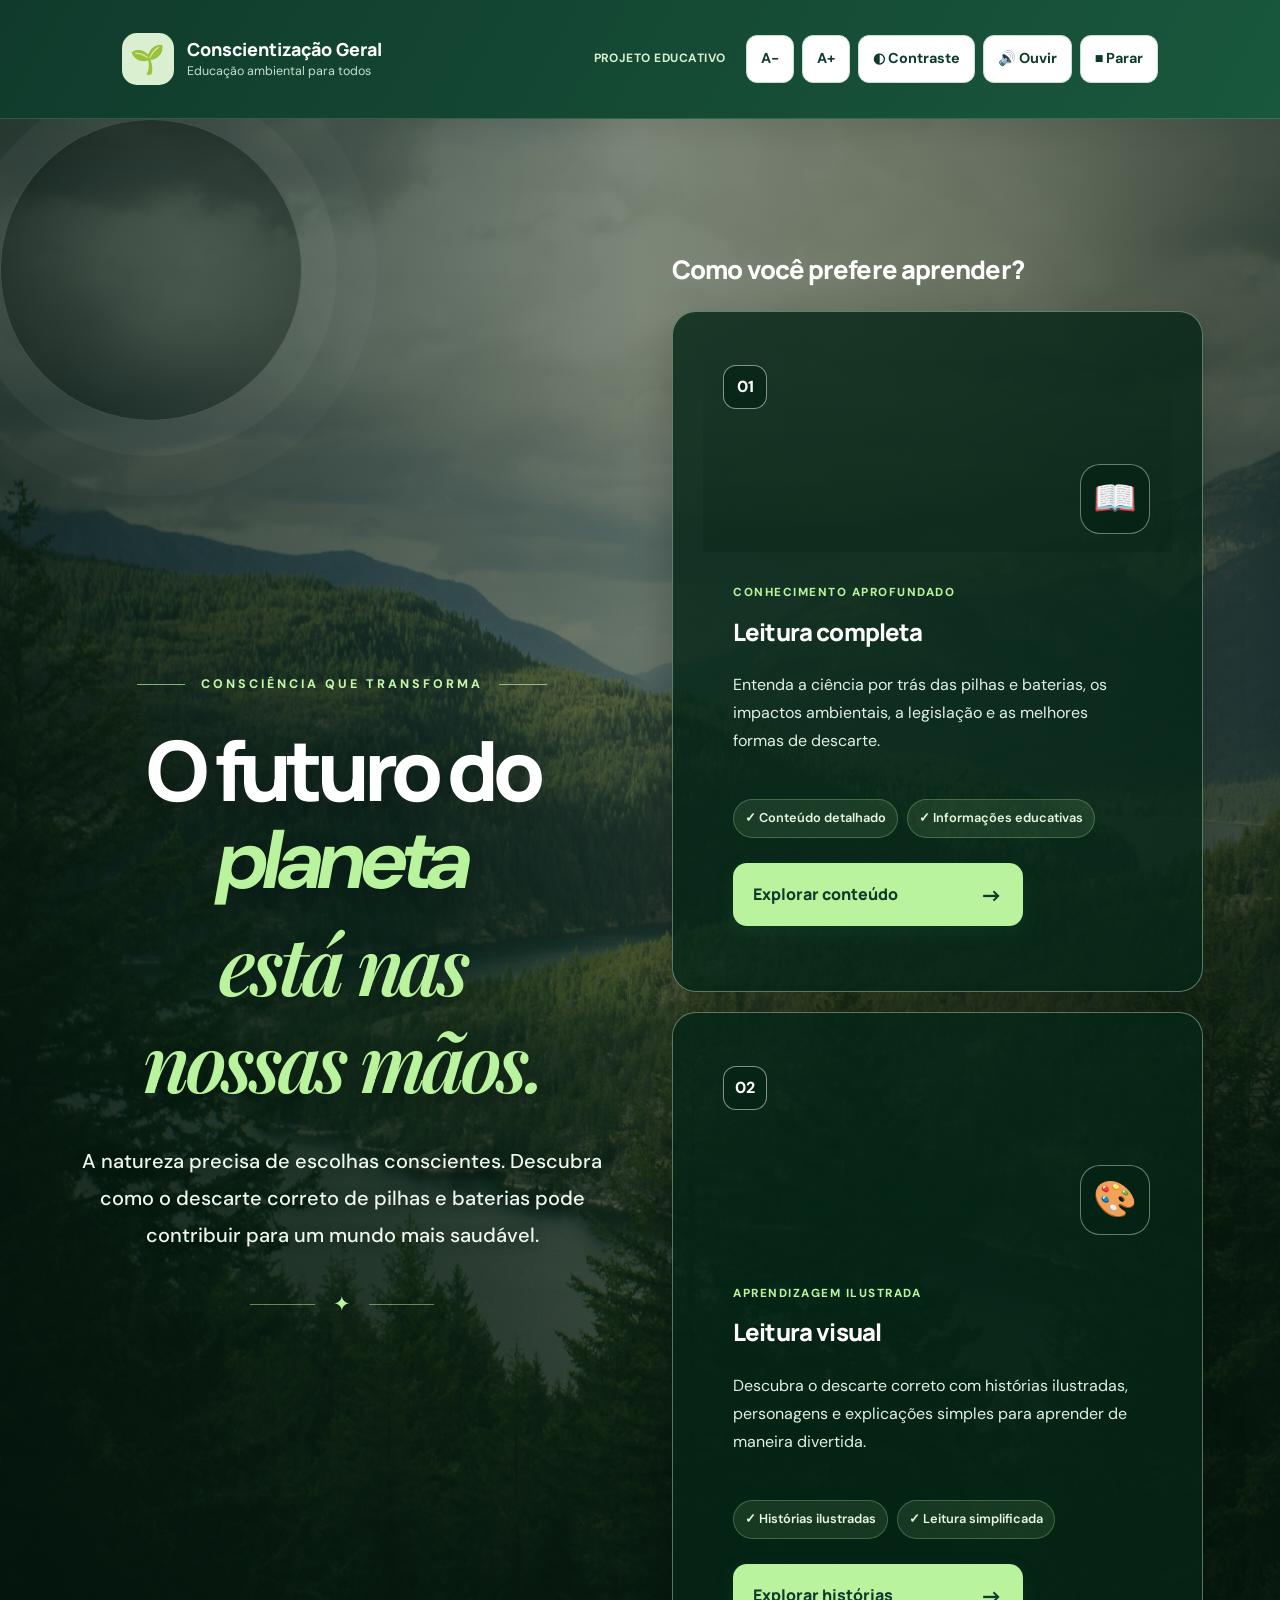
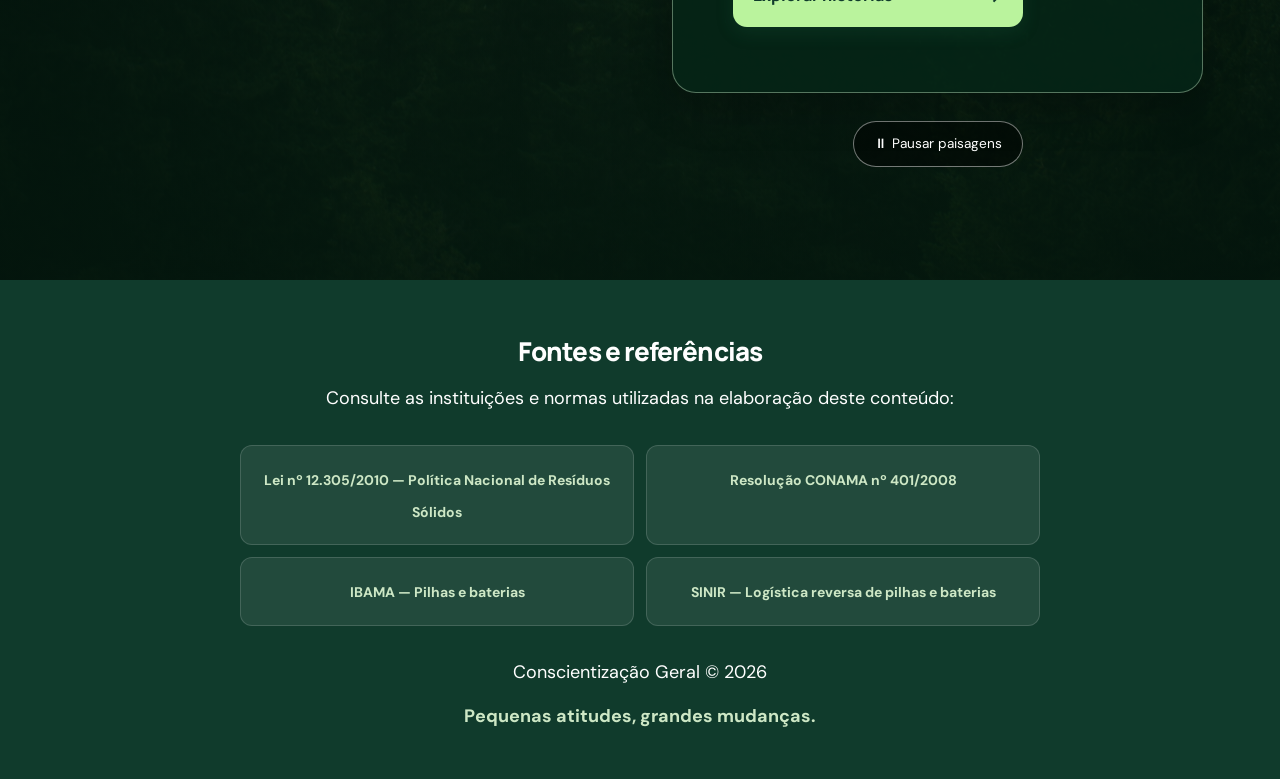
==== index.html @ e79096c0 "Add files via upload" ====
<!DOCTYPE html>
<html lang="pt-BR">

<head>
    <meta charset="UTF-8">
    <meta name="viewport" content="width=device-width, initial-scale=1.0">

    <title>Conscientização Geral | Descarte Correto</title>

    <meta name="description" content="Aprenda a descartar pilhas e baterias corretamente. Informação acessível para todos.">
<link rel="preconnect" href="https://fonts.googleapis.com">
<link rel="preconnect" href="https://fonts.gstatic.com" crossorigin>

<link href="https://fonts.googleapis.com/css2?family=DM+Sans:wght@400;500;600;700;800&family=Manrope:wght@400;500;600;700;800&display=swap" rel="stylesheet">
<link rel="preconnect" href="https://fonts.googleapis.com">
<link rel="preconnect" href="https://fonts.gstatic.com" crossorigin>

<link href="https://fonts.googleapis.com/css2?family=DM+Sans:wght@400;500;600;700;800&family=Manrope:wght@400;500;600;700;800&family=Playfair+Display:ital,wght@1,600;1,700&display=swap" rel="stylesheet">
    <link rel="stylesheet" href="style.css">

</head>

<body>

    <a href="#inicio" class="pular-conteudo">
    Pular para o conteúdo
</a>

  
<header class="cabecalho-principal">
    <nav class="navegacao-principal" aria-label="Navegação principal">

        <a href="#inicio" class="marca-site" id="logoInicio">
            <span class="marca-icone" aria-hidden="true">🌱</span>

            <span class="marca-textos">
                <strong>Conscientização Geral</strong>
                <small>Educação ambiental para todos</small>
            </span>
        </a>

        <div class="cabecalho-direita">

            <span class="selo-projeto">
                Projeto educativo
            </span>

            <div class="acessibilidade"
                 role="group"
                 aria-label="Recursos de acessibilidade">

                <button type="button"
                        id="diminuirFonte"
                        aria-label="Diminuir tamanho do texto"
                        title="Diminuir fonte">
                    A−
                </button>

                <button type="button"
                        id="aumentarFonte"
                        aria-label="Aumentar tamanho do texto"
                        title="Aumentar fonte">
                    A+
                </button>

                <button type="button"
                        id="contraste"
                        aria-label="Alternar alto contraste"
                        aria-pressed="false">
                    ◐ Contraste
                </button>

                <button type="button"
                        id="ouvir">
                    🔊 Ouvir
                </button>

                <button type="button"
                        id="pararAudio">
                    ■ Parar
                </button>

            </div>
        </div>

    </nav>
</header>

    <main>

        <!-- PÁGINA INICIAL -->
       
<section id="inicio" class="inicio-cinematografico">

    <!-- Paisagens de fundo -->
    <div class="paisagens" aria-hidden="true">
        <div class="paisagem ativa"></div>
        <div class="paisagem"></div>
        <div class="paisagem"></div>
    </div>

    <div class="inicio-sombra" aria-hidden="true"></div>

    <div class="inicio-conteudo">

    <div class="hero-layout">

<div class="hero-apresentacao">

    <div class="hero-identidade">
        <span class="hero-linha"></span>
        <span>CONSCIÊNCIA QUE TRANSFORMA</span>
        <span class="hero-linha"></span>
    </div>

    <h1 class="hero-titulo">
        O futuro do
        <span class="hero-palavra-principal">planeta</span>

        <span class="hero-frase-destaque">
            está nas nossas mãos.
        </span>
    </h1>

    <p class="inicio-descricao hero-descricao">
        A natureza precisa de escolhas conscientes.
        Descubra como o descarte correto de pilhas e baterias
        pode contribuir para um mundo mais saudável.
    </p>

    <div class="hero-detalhe" aria-hidden="true">
        <span></span>
        <span class="hero-folha">✦</span>
        <span></span>
    </div>

</div>

       <div class="hero-escolhas">

        <h2>Como você prefere aprender?</h2>

      
<div class="cards cards-premium">

    <!-- CARD LEITURA COMPLETA -->
    <article class="card card-premium">

        <div class="card-imagem card-imagem-completa"
             aria-hidden="true">

            <span class="card-numero">01</span>

            <span class="card-simbolo">📖</span>

        </div>

        <div class="card-conteudo">

            <span class="card-categoria">
                CONHECIMENTO APROFUNDADO
            </span>

            <h3>Leitura completa</h3>

            <p>
                Entenda a ciência por trás das pilhas
                e baterias, os impactos ambientais,
                a legislação e as melhores formas
                de descarte.
            </p>

            <div class="card-recursos">
                <span>✓ Conteúdo detalhado</span>
                <span>✓ Informações educativas</span>
            </div>

            <button type="button" id="btnCompleto">
                Explorar conteúdo
                <span aria-hidden="true">→</span>
            </button>

        </div>

    </article>

    <!-- CARD LEITURA VISUAL -->
    <article class="card card-premium">

        <div class="card-imagem card-imagem-visual"
             aria-hidden="true">

            <span class="card-numero">02</span>

            <span class="card-simbolo">🎨</span>

        </div>

        <div class="card-conteudo">

            <span class="card-categoria">
                APRENDIZAGEM ILUSTRADA
            </span>

            <h3>Leitura visual</h3>

            <p>
                Descubra o descarte correto com
                histórias ilustradas, personagens
                e explicações simples para aprender
                de maneira divertida.
            </p>

            <div class="card-recursos">
                <span>✓ Histórias ilustradas</span>
                <span>✓ Leitura simplificada</span>
            </div>

            <button type="button" id="btnVisual">
                Explorar histórias
                <span aria-hidden="true">→</span>
            </button>

        </div>

    </article>

</div>

        <div class="controle-paisagens">
            <button type="button"
                    id="alternarPaisagens"
                    aria-pressed="false">
                ⏸ Pausar paisagens
            </button>
        </div>

    </div>

    </div>

    <div>

        <div class="controle-paisagens">
</section>

        <!-- MODALIDADE DE LEITURA COMPLETA -->
       <section id="leituraCompleta" hidden>

    <h2>Aprenda sobre o descarte correto</h2>

    <p>
        As pilhas e baterias fazem parte do nosso cotidiano.
        Estão presentes em controles remotos, brinquedos,
        celulares, computadores e diversos equipamentos.
        Porém, quando chegam ao fim da vida útil, precisam
        receber uma destinação adequada.
    </p>

<nav class="indice-leitura" aria-label="Índice do conteúdo">
    <div class="indice-cabecalho">
        <span class="indice-etiqueta">GUIA DE LEITURA</span>
        <h3>Neste conteúdo</h3>
        <p>Escolha um assunto para ir diretamente até ele.</p>
    </div>

    <ol>
        <li><a href="#composicao">O que existe dentro das pilhas e baterias?</a></li>
        <li><a href="#cuidados">Por que precisamos ter cuidado?</a></li>
        <li><a href="#descarte-problema">Por que o descarte incorreto é um problema?</a></li>
        <li><a href="#impactos">Quais são os impactos ambientais?</a></li>
        <li><a href="#descarte-correto">Como realizar o descarte correto?</a></li>
        <li><a href="#pontos-coleta">Onde encontrar pontos de coleta?</a></li>
        <li><a href="#logistica">O que é logística reversa?</a></li>
        <li><a href="#responsabilidade">Quem é responsável?</a></li>
        <li><a href="#legislacao">O que diz a legislação brasileira?</a></li>
        <li><a href="#responsabilidade-legal">De quem é a responsabilidade?</a></li>
        <li><a href="#pesquisas">Pesquisas e dados ambientais</a></li>
        <li><a href="#curiosidades">Curiosidades sobre pilhas e baterias</a></li>
        <li><a href="#mudanca">Faça parte da mudança!</a></li>
    </ol>
</nav>

<h2 id="composicao">O que existe dentro das pilhas e baterias?</h2>

<p>
    Pilhas e baterias são dispositivos eletroquímicos.
    Isso significa que transformam energia química em
    energia elétrica, permitindo o funcionamento de
    diversos aparelhos.
</p>

<p>
    Sua composição varia de acordo com o tipo e a finalidade.
    Existem diferentes tecnologias, como pilhas alcalinas,
    pilhas de zinco-carbono, baterias de chumbo-ácido,
    níquel-cádmio e baterias de íons de lítio.
</p>

<p>
    Algumas dessas tecnologias podem conter substâncias
    e metais que exigem cuidados especiais, como chumbo,
    cádmio e mercúrio.
</p>

<h2 id="cuidados">Por que precisamos ter cuidado?</h2>

<p>
    Quando pilhas e baterias são descartadas de maneira
    inadequada, seus componentes podem representar riscos
    ao meio ambiente, dependendo de sua composição e das
    condições de descarte.
</p>

<p>
    O descarte incorreto pode contribuir para a contaminação
    do solo e da água. Por isso, esses materiais devem ser
    encaminhados para sistemas de coleta e destinação
    ambientalmente adequada.
</p>

    <h2 id="descarte-problema">1. Por que o descarte incorreto é um problema?</h2>

    <p>
        Pilhas e baterias podem conter substâncias e materiais
        que exigem cuidados especiais. Quando são descartadas
        de maneira inadequada, podem contribuir para a
        contaminação do solo e da água, além de oferecer riscos
        durante o manuseio e o tratamento dos resíduos.
    </p>

    <h2 id="impactos">2. Quais são os impactos ambientais?</h2>

    <p>
        O descarte em locais inadequados pode permitir que
        componentes desses produtos sejam liberados no ambiente.
        Isso pode prejudicar os ecossistemas e afetar organismos
        que dependem da qualidade do solo e da água.
    </p>

    <h2 id="descarte-correto">3. Como realizar o descarte correto?</h2>

    <p>
        Quando uma pilha ou bateria deixar de funcionar,
        não a coloque no lixo doméstico comum. Procure um
        ponto de recebimento que aceite esse tipo de material.
        Lojas, estabelecimentos comerciais e pontos específicos
        de coleta podem oferecer esse serviço.
    </p>

    <ul>
        <li>Não abra, quebre ou perfure pilhas e baterias.</li>
        <li>Armazene os itens usados em local seco e seguro.</li>
        <li>Evite deixar os materiais ao alcance de crianças.</li>
        <li>Confira as orientações do ponto de coleta.</li>
    </ul>

    <h2 id="pontos-coleta">4. Onde encontrar pontos de coleta?</h2>

    <p>
        Você pode procurar informações em lojas de eletrônicos,
        supermercados e serviços de coleta do seu município.
        Antes de se deslocar, confirme se o estabelecimento
        recebe o tipo de pilha ou bateria que você possui.
    </p>

<h2 id="logistica">5. O que é logística reversa?</h2>

<p>
    A logística reversa é um sistema que permite que produtos
    utilizados retornem ao setor empresarial para receberem
    reaproveitamento, reciclagem ou outra destinação
    ambientalmente adequada.
</p>

<p>
    No caso das pilhas e baterias, esse processo começa quando
    o consumidor leva os materiais usados até um ponto de
    recebimento apropriado. Depois, eles são armazenados e
    encaminhados para etapas de coleta, triagem e tratamento.
</p>

<p>
    Os materiais podem chegar a empresas especializadas em
    reciclagem, onde os componentes que podem ser aproveitados
    são recuperados. O que não puder ser reaproveitado deve
    receber uma destinação final adequada.
</p>

<h2 id="responsabilidade">6. Quem é responsável?</h2>

<p>
    A logística reversa depende da participação de diferentes
    setores da sociedade. Fabricantes, importadores,
    distribuidores e comerciantes possuem responsabilidades
    na estruturação dos sistemas de retorno dos produtos.
</p>

<p>
    O consumidor também tem um papel importante: deve entregar
    as pilhas e baterias usadas nos locais indicados pelo
    sistema de coleta.
</p>

<p>
    Essa responsabilidade compartilhada ajuda a reduzir os
    impactos ambientais e incentiva o reaproveitamento de
    materiais.
</p>

<h2 id="legislacao">7. O que diz a legislação brasileira?</h2>

<p>
    No Brasil, existem leis e normas que estabelecem
    regras para o gerenciamento adequado dos resíduos
    sólidos, incluindo pilhas e baterias.
</p>

<h3>Lei nº 12.305/2010 — Política Nacional de Resíduos Sólidos</h3>

<p>
    Essa lei estabelece diretrizes para a gestão dos
    resíduos sólidos no país e determina a responsabilidade
    compartilhada pelo ciclo de vida dos produtos.
</p>

<p>
    Seu artigo 33 determina que fabricantes, importadores,
    distribuidores e comerciantes de pilhas e baterias
    estruturem sistemas de logística reversa, permitindo
    que esses produtos retornem após o uso pelo consumidor.
</p>

<h3>Resolução CONAMA nº 401/2008</h3>

<p>
    Essa resolução estabelece limites para determinados
    metais presentes em pilhas e baterias e critérios
    para seu gerenciamento ambientalmente adequado.
</p>

<p>
    A norma também apresenta regras relacionadas ao
    recebimento, armazenamento, coleta e destinação
    desses materiais, além de proibir formas inadequadas
    de descarte.
</p>

<h2 id="responsabilidade-legal">8. De quem é a responsabilidade?</h2>

<p>
    A legislação brasileira estabelece que a proteção
    ambiental depende da participação de diferentes
    setores da sociedade.
</p>

<ul>
    <li><strong>Consumidores:</strong> devem devolver as pilhas e baterias usadas aos pontos de recebimento adequados.</li>

    <li><strong>Comerciantes e distribuidores:</strong> participam dos sistemas de recebimento e encaminhamento dos produtos.</li>

    <li><strong>Fabricantes e importadores:</strong> possuem responsabilidades pela estruturação dos sistemas de logística reversa e pela destinação adequada dos materiais recebidos.</li>

    <li><strong>Poder público:</strong> participa da gestão dos resíduos e da fiscalização, conforme suas atribuições legais.</li>
</ul>

<p>
    Essa divisão de responsabilidades demonstra que
    o descarte correto não depende apenas de uma pessoa,
    mas da colaboração entre consumidores, empresas
    e poder público.
</p>

<h2 id="pesquisas">9. Pesquisas e dados ambientais</h2>

<p>
    Para compreender melhor os impactos do descarte de
    pilhas e baterias, também é importante consultar
    pesquisas, levantamentos e informações divulgadas
    por instituições oficiais.
</p>

<h3>SINIR — Sistema Nacional de Informações sobre a Gestão dos Resíduos Sólidos</h3>

<p>
    O SINIR reúne informações sobre a gestão de resíduos
    sólidos e os sistemas de logística reversa existentes
    no Brasil. Por meio de seus relatórios, é possível
    acompanhar informações sobre a coleta e a destinação
    de diferentes tipos de resíduos.
</p>

<p>
    <a href="https://www.sinir.gov.br/perfis/logistica-reversa/"
       target="_blank" rel="noopener noreferrer">
        Consultar informações do SINIR
    </a>
</p>

<h3>IBAMA — Instituto Brasileiro do Meio Ambiente e dos Recursos Naturais Renováveis</h3>

<p>
    O IBAMA disponibiliza conjuntos de dados relacionados
    à reciclagem de pilhas e baterias. Essas informações
    incluem tipos de materiais recebidos, quantidades,
    pesos e dados sobre sua destinação.
</p>

<p>
    <a href="https://dadosabertos.ibama.gov.br/dataset/rapp-pilhas-e-baterias-reciclador"
       target="_blank" rel="noopener noreferrer">
        Consultar dados abertos do IBAMA
    </a>
</p>

<h3>Por que consultar essas informações?</h3>

<p>
    Os dados permitem acompanhar os resultados dos sistemas
    de logística reversa, compreender os desafios da
    reciclagem e identificar a importância de melhorar
    as práticas de gestão dos resíduos.
</p>

<p>
    É importante observar o ano de referência, o tipo de
    bateria analisado e a abrangência de cada levantamento.
    Assim, evitamos interpretar números fora de seu contexto.
</p>

<h2 id="curiosidades"> 10. Você sabia? Curiosidades sobre pilhas e baterias</h2>

<h3>Nem todas possuem os mesmos componentes</h3>

<p>
    Existem diferentes tecnologias de pilhas e baterias.
    Algumas podem conter chumbo, cádmio ou mercúrio,
    enquanto outras utilizam diferentes composições químicas.
    Por isso, é importante conhecer o tipo de material
    e seguir as orientações de descarte.
</p>

<h3>Baterias de lítio também precisam de descarte adequado</h3>

<p>
    Mesmo quando não estão abrangidas por determinadas
    exigências específicas da Resolução CONAMA nº 401/2008,
    as baterias de lítio devem receber destinação
    ambientalmente adequada.
</p>

<h3>A reciclagem pode recuperar componentes</h3>

<p>
    A reciclagem é um processo que transforma resíduos
    em materiais que podem servir como matéria-prima
    para novos produtos ou processos produtivos,
    respeitando as condições ambientais aplicáveis.
</p>

    <h2 id="mudanca">Faça parte da mudança!</h2>

    <p>
        O descarte responsável é uma atitude simples que
        contribui para a proteção do meio ambiente.
        Compartilhe essas informações e incentive outras
        pessoas a fazerem o mesmo.
    </p>

    <button type="button" id="btnIrVisual">
    Ir para leitura visual
</button>

<!-- TESTE DE CONHECIMENTOS -->

<div class="quiz">

    <h2>Teste seus conhecimentos! 🧠</h2>

    <p>
        Chegou a hora de descobrir o que você aprendeu.
        Responda às quatro perguntas abaixo!
    </p>

    <div class="questao">
        <h3>1. Onde devemos descartar pilhas usadas?</h3>

        <label>
            <input type="radio" name="pergunta1" value="a">
            No lixo doméstico comum.
        </label>

        <label>
            <input type="radio" name="pergunta1" value="b">
            Em pontos de coleta apropriados.
        </label>

        <label>
            <input type="radio" name="pergunta1" value="c">
            Em terrenos vazios.
        </label>
    </div>

    <div class="questao">
        <h3>2. O que é logística reversa?</h3>

        <label>
            <input type="radio" name="pergunta2" value="a">
            Jogar produtos usados fora.
        </label>

        <label>
            <input type="radio" name="pergunta2" value="b">
            Armazenar resíduos em casa.
        </label>

        <label>
            <input type="radio" name="pergunta2" value="c">
            Fazer produtos usados retornarem para receber destinação adequada.
        </label>
    </div>

    <div class="questao">
        <h3>3. Todas as baterias possuem chumbo, cádmio e mercúrio?</h3>

        <label>
            <input type="radio" name="pergunta3" value="a">
            Sim, todas possuem os três materiais.
        </label>

        <label>
            <input type="radio" name="pergunta3" value="b">
            Não, a composição varia conforme a tecnologia.
        </label>

        <label>
            <input type="radio" name="pergunta3" value="c">
            Não, nenhuma bateria possui esses materiais.
        </label>
    </div>

    <div class="questao">
        <h3>4. Qual lei estabelece a Política Nacional de Resíduos Sólidos?</h3>

        <label>
            <input type="radio" name="pergunta4" value="a">
            Lei nº 12.305/2010.
        </label>

        <label>
            <input type="radio" name="pergunta4" value="b">
            Lei nº 8.069/1990.
        </label>

        <label>
            <input type="radio" name="pergunta4" value="c">
            Lei nº 9.394/1996.
        </label>
    </div>

    <button type="button" id="verificarQuiz">
        Conferir minhas respostas
    </button>

    <div id="resultadoQuiz" class="resultadoQuiz"
         aria-live="polite">
    </div>

</div>

<!-- FIM DO TESTE -->

    <button type="button" id="btnVoltarCompleto">
        Voltar ao início
    </button>

</section>

        

<!-- MODALIDADE DE LEITURA VISUAL -->

<section id="leituraVisual" hidden>

    <div class="area-visual">

        <header class="visual-cabecalho">
            <span>APRENDA DE OUTRA MANEIRA</span>
            <h2>Histórias para transformar atitudes</h2>
            <p>Conheça histórias, personagens e situações do cotidiano.</p>
        </header>
<div class="progresso-historias">
    <div class="progresso-informacoes">
        <span id="historiaAtual">História 1 de 5</span>
        <span id="porcentagemHistorias">20%</span>
    </div>

    <div class="barra-progresso"
         role="progressbar"
         aria-label="Progresso das histórias"
         aria-valuemin="0"
         aria-valuemax="100"
         aria-valuenow="20"
         id="barraProgresso">

        <div id="progressoPreenchimento"></div>
    </div>
</div>
        <nav class="menu-historias" aria-label="Navegação pelas histórias">
            <a href="#historia1"><span>01</span> Descarte correto</a>
            <a href="#historia2"><span>02</span> Composição</a>
            <a href="#historia3"><span>03</span> Reciclagem</a>
            <a href="#historia4"><span>04</span> Legislação</a>
            <a href="#historia5"><span>05</span> Curiosidades</a>
        </nav>

        <!-- HISTÓRIA 1 -->
        <article class="historia" id="historia1">

            <div class="historia-titulo">
                <span>HISTÓRIA 01</span>
                <h2>O destino de uma pilha usada</h2>
                <p>Uma pequena escolha pode evitar grandes problemas.</p>
            </div>

            <figure class="historia-ilustrada">

                <img
                    src="./imagens/historia-01.png"
                    alt="História em quadrinhos de Pipo sobre o descarte correto de pilhas"
                    loading="lazy">

                <figcaption>
                    O descarte correto de pilhas começa com uma atitude simples:
                    procurar um ponto de coleta adequado.
                </figcaption>

            </figure>

            <div class="proxima-historia">
                <p>Agora que você conheceu o destino de uma pilha usada, vamos descobrir o que existe dentro das baterias?</p>

                <a href="#historia2" class="botao-proxima-historia">
                    Próxima história →
                </a>
            </div>

        </article>


<!-- HISTÓRIA 2 -->
<article class="historia" id="historia2">

    <div class="historia-titulo">
        <span>HISTÓRIA 02</span>
        <h2>O que existe dentro de uma pilha?</h2>
        <p>Conheça os materiais e o funcionamento das pilhas.</p>
    </div>

    <figure class="historia-ilustrada">
        <img src="./imagens/historia-02.png"
             alt="Pipo e Lumi explicam o funcionamento e os materiais das pilhas."
             loading="lazy">

        <figcaption>
            Pipo e Lumi apresentam a composição das pilhas
            e os cuidados necessários.
        </figcaption>
    </figure>

    <div class="proxima-historia">
        <p>Agora vamos descobrir como funciona a reciclagem!</p>

        <a href="#historia3" class="botao-proxima-historia">
            Próxima história →
        </a>
    </div>

</article>


<!-- HISTÓRIA 3 -->
<article class="historia" id="historia3">

    <div class="historia-titulo">
        <span>HISTÓRIA 03</span>
        <h2>A jornada da reciclagem</h2>
        <p>Descubra o caminho das pilhas após a coleta.</p>
    </div>

    <figure class="historia-ilustrada">
        <img src="./imagens/historia-03.png"
             alt="Pipo, Rec e Capitu mostram a coleta e a reciclagem."
             loading="lazy">

        <figcaption>
            Acompanhe a coleta, a triagem e a recuperação
            de materiais.
        </figcaption>
    </figure>

    <div class="proxima-historia">
        <p>Você sabia que existem leis sobre o descarte?</p>

        <a href="#historia4" class="botao-proxima-historia">
            Próxima história →
        </a>
    </div>

</article>


<!-- HISTÓRIA 4 -->
<article class="historia" id="historia4">

    <div class="historia-titulo">
        <span>HISTÓRIA 04</span>
        <h2>Leis e responsabilidades</h2>
        <p>Conheça as regras e o papel de cada pessoa.</p>
    </div>

    <figure class="historia-ilustrada">
        <img src="./imagens/historia-04.png"
             alt="Pipo, Lumi e Rec explicam a legislação e a logística reversa."
             loading="lazy">

        <figcaption>
            Entenda a responsabilidade compartilhada
            pelo descarte adequado.
        </figcaption>
    </figure>

    <div class="proxima-historia">
        <p>Chegou a hora da nossa última aventura!</p>

        <a href="#historia5" class="botao-proxima-historia">
            Próxima história →
        </a>
    </div>

</article>


<!-- HISTÓRIA 5 -->
<article class="historia" id="historia5">

    <div class="historia-titulo">
        <span>HISTÓRIA 05</span>
        <h2>Curiosidades e o nosso desafio</h2>
        <p>Pequenas atitudes podem gerar grandes mudanças.</p>
    </div>

    <figure class="historia-ilustrada">
        <img src="./imagens/historia-05.png"
             alt="Pipo, Lumi, Rec e Capitu apresentam curiosidades e desafios ambientais."
             loading="lazy">

        <figcaption>
            Descubra curiosidades e participe do desafio
            de conscientização ambiental.
        </figcaption>
    </figure>

    <div class="proxima-historia">
        <p>Parabéns! Você chegou ao final das cinco histórias.</p>

        <a href="#historia1" class="botao-proxima-historia">
            Rever desde o início ↺
        </a>
    </div>

</article>

    <!-- INFORMAÇÃO COMPLEMENTAR -->
    <aside class="destaque-visual">
        <span role="img" aria-label="Balança da justiça">⚖️</span>
        <div>
            <h3>Uma norma importante</h3>
            <p>
                A Resolução CONAMA nº 401/2008 estabelece
                critérios específicos para o gerenciamento
                de determinadas pilhas e baterias.
            </p>
        </div>
    </aside>

    <div class="mensagem-final-visual">
        <span role="img" aria-label="Natureza">🌱</span>
        <h2>O futuro também depende das suas escolhas.</h2>
        <p>Compartilhe conhecimento. Incentive atitudes responsáveis.</p>
    </div>

    <div class="navegacao-visual">
        <button type="button" id="btnIrCompleto">
            Ir para leitura completa
        </button>

        <button type="button" id="btnVoltarVisual">
            Voltar ao início
        </button>
    </div>

    </div>

</section>


    </main>

    
<footer>

    <h3>Fontes e referências</h3>

    <p>Consulte as instituições e normas utilizadas na elaboração deste conteúdo:</p>

    <ul class="fontes">

        <li>
            <a href="https://www.planalto.gov.br/ccivil_03/_ato2007-2010/2010/lei/l12305.htm"
               target="_blank" rel="noopener noreferrer">
                Lei nº 12.305/2010 — Política Nacional de Resíduos Sólidos
            </a>
        </li>

        <li>
            <a href="https://conama.mma.gov.br/?id=570&option=com_sisconama&task=arquivo.download"
               target="_blank" rel="noopener noreferrer">
                Resolução CONAMA nº 401/2008
            </a>
        </li>

        <li>
            <a href="https://www.gov.br/ibama/pt-br/assuntos/emissoes-e-residuos/residuos/pilhas-e-baterias"
               target="_blank" rel="noopener noreferrer">
                IBAMA — Pilhas e baterias
            </a>
        </li>

        <li>
            <a href="https://sinir.gov.br/perfis/logistica-reversa/logistica-reversa/pilhas-e-baterias/"
               target="_blank" rel="noopener noreferrer">
                SINIR — Logística reversa de pilhas e baterias
            </a>
        </li>

    </ul>

    <p>Conscientização Geral © 2026</p>
    <p>Pequenas atitudes, grandes mudanças.</p>

</footer>

<!-- LEITOR INTERATIVO DAS TIRINHAS -->
<div id="leitorQuadrinhos"
     class="leitor-quadrinhos"
     role="dialog"
     aria-modal="true"
     aria-labelledby="tituloLeitor"
     hidden>

    <div class="leitor-painel">

        <div class="leitor-cabecalho">
            <h2 id="tituloLeitor">
                Leitura interativa
            </h2>

            <button type="button" id="fecharLeitor"
                    aria-label="Fechar leitor">
                ✕
            </button>
        </div>

        <div class="leitor-cena">
            <canvas id="canvasQuadrinho"
                    role="img"
                    aria-label="Cena ampliada da história">
            </canvas>
        </div>

        <p id="contadorQuadrinhos"
           aria-live="polite">
            Cena 1 de 6
        </p>

        <div class="leitor-controles">
            <button type="button" id="cenaAnterior">
                ← Anterior
            </button>

            <button type="button" id="proximaCena">
                Próxima →
            </button>
        </div>

    </div>
</div>

    <script src="script.js"></script>

</body>
</html>
---- style.css ----
/* =========================================
   CONSCIENTIZAÇÃO GERAL — CSS REVISADO
   Revisão conservadora: preserva a ordem das regras
   e a transição cinematográfica aprovada.
   Não altera HTML, IDs ou JavaScript.
========================================= */


/* =========================================
   CONSCIENTIZAÇÃO GERAL
   IDENTIDADE VISUAL 2.0
========================================= */

:root {
    --verde-900: #103D2B;
    --verde-800: #18563B;
    --verde-700: #24734B;
    --verde-500: #4D9664;
    --verde-200: #CDE7C5;
    --verde-100: #EAF3E7;

    --fundo: #F5F6F0;
    --branco: #FFFFFF;
    --texto: #24372C;
    --texto-suave: #66756A;

    --dourado: #D6B66A;

    --sombra: 0 12px 35px rgba(16, 61, 43, 0.08);
    --sombra-forte: 0 20px 50px rgba(0, 0, 0, 0.16);

    --raio: 20px;
    --tamanho-texto: 18px;
}

/* =========================================
   CONFIGURAÇÕES GERAIS
========================================= */

* {
    margin: 0;
    padding: 0;
    box-sizing: border-box;
}

html {
    scroll-behavior: smooth;
    scroll-padding-top: 110px;
}

body {
    font-family: Arial, Helvetica, sans-serif;
    background: var(--fundo);
    color: var(--texto);
    line-height: 1.7;
    font-size: var(--tamanho-texto);
}

[hidden] {
    display: none !important;
}

button,
input {
    font: inherit;
}

button {
    cursor: pointer;
}

a {
    transition: 0.2s ease;
}

::selection {
    background: var(--verde-200);
    color: var(--verde-900);
}

/* =========================================
   ACESSIBILIDADE
========================================= */

.pular-conteudo {
    position: absolute;
    top: -100px;
    left: 15px;
    z-index: 1000;

    padding: 12px 20px;
    background: white;
    color: var(--verde-900);

    border: 2px solid var(--verde-900);
    border-radius: 8px;
    font-weight: bold;
}

.pular-conteudo:focus {
    top: 15px;
}

button:focus-visible,
a:focus-visible,
input:focus-visible {
    outline: 3px solid var(--dourado);
    outline-offset: 4px;
}

/* =========================================
   CABEÇALHO
========================================= */

header {
    position: sticky;
    top: 0;
    z-index: 100;

    background: rgba(255, 255, 255, 0.96);
    backdrop-filter: blur(14px);

    border-bottom: 1px solid #E6EBE3;
    box-shadow: 0 4px 20px rgba(0, 0, 0, 0.04);
}

header nav {
    max-width: 1350px;
    min-height: 82px;

    margin: auto;
    padding: 15px 5%;

    display: flex;
    align-items: center;
    justify-content: space-between;
    gap: 25px;
    flex-wrap: wrap;
}

header nav h2 {
    color: var(--verde-900);
    font-size: 23px;
    font-weight: 800;
    letter-spacing: -0.8px;
}

.acessibilidade {
    display: flex;
    align-items: center;
    justify-content: center;
    flex-wrap: wrap;
    gap: 8px;
}

.acessibilidade button {
    background: var(--verde-100);
    color: var(--verde-900);

    border: 1px solid #D7E6D4;
    border-radius: 9px;

    padding: 9px 13px;
    font-size: 13px;
    font-weight: 700;

    transition: 0.2s ease;
}

.acessibilidade button:hover {
    background: var(--verde-900);
    color: white;
    transform: translateY(-2px);
}

/* =========================================
   BOTÕES
========================================= */

button {
    background: var(--verde-700);
    color: white;

    border: none;
    border-radius: 10px;

    padding: 13px 23px;
    font-size: 15px;
    font-weight: 700;

    transition: background 0.25s ease,
                transform 0.25s ease,
                box-shadow 0.25s ease;
}

button:hover {
    background: var(--verde-900);
    transform: translateY(-3px);
    box-shadow: 0 7px 18px rgba(16, 61, 43, 0.18);
}

button:active {
    transform: scale(0.97);
}

/* =========================================
   PÁGINA INICIAL — HERO
========================================= */

#inicio {
    position: relative;
    isolation: isolate;
    overflow: hidden;

    min-height: 740px;
    padding: 105px 8% 95px;

    display: flex;
    flex-direction: column;
    align-items: flex-start;
    justify-content: center;

    color: white;
    text-align: left;

    background:
        linear-gradient(
            100deg,
            rgba(8, 37, 25, 0.96) 0%,
            rgba(13, 64, 39, 0.88) 55%,
            rgba(18, 73, 43, 0.55) 100%
        ),
        url("https://images.unsplash.com/photo-1441974231531-c6227db76b6e?w=1800");

    background-size: cover;
    background-position: center;
}

/* Elemento decorativo */

#inicio::after {
    content: "";
    position: absolute;
    z-index: -1;

    width: 430px;
    height: 430px;

    right: -130px;
    bottom: -170px;

    border: 1px solid rgba(255,255,255,0.15);
    border-radius: 50%;

    box-shadow:
        0 0 0 35px rgba(255,255,255,0.035),
        0 0 0 75px rgba(255,255,255,0.025);
}

#inicio h1 {
    max-width: 850px;

    font-size: clamp(42px, 6vw, 72px);
    font-weight: 800;
    line-height: 1.08;
    letter-spacing: -2px;

    margin-bottom: 25px;
}

#inicio > p {
    max-width: 650px;

    color: #E0EDE2;
    font-size: 20px;
    line-height: 1.8;

    margin-bottom: 45px;
}

#inicio > h2 {
    color: var(--verde-200);
    font-size: 16px;
    text-transform: uppercase;
    letter-spacing: 2px;

    margin-bottom: 22px;
}

/* =========================================
   CARTÕES DA PÁGINA INICIAL
========================================= */

.cards {
    width: 100%;
    max-width: 920px;

    display: grid;
    grid-template-columns: repeat(2, minmax(0, 1fr));
    gap: 22px;
}

.card {
    position: relative;

    background: rgba(255, 255, 255, 0.97);
    color: var(--texto);

    padding: 32px;
    border-radius: 18px;

    border: 1px solid rgba(255,255,255,0.7);
    box-shadow: var(--sombra-forte);

    transition: transform 0.3s ease,
                box-shadow 0.3s ease;
}

.card:hover {
    transform: translateY(-8px);
    box-shadow: 0 25px 55px rgba(0,0,0,0.23);
}

.card h3 {
    color: var(--verde-900);
    font-size: 23px;
    margin-bottom: 12px;
}

.card p {
    color: var(--texto-suave);
    font-size: 16px;
    line-height: 1.7;
    margin-bottom: 22px;
}

.card button {
    min-width: 145px;
}

/* =========================================
   ÁREAS DE LEITURA
========================================= */

#leituraCompleta,
#leituraVisual {
    width: min(1180px, 92%);
    margin: 55px auto;

    padding: clamp(25px, 5vw, 70px);

    background: white;
    border: 1px solid #E6ECE3;
    border-radius: 24px;

    box-shadow: var(--sombra);
}

/* Títulos principais */

#leituraCompleta > h2,
#leituraVisual > h2 {
    color: var(--verde-900);

    font-size: clamp(23px, 3vw, 30px);
    line-height: 1.3;

    margin-top: 48px;
    margin-bottom: 20px;

    padding-left: 17px;
    border-left: 5px solid var(--verde-500);
}

#leituraCompleta > h2:first-child,
#leituraVisual > h2:first-child {
    margin-top: 0;
    font-size: clamp(29px, 4vw, 38px);
    border-left-width: 7px;
}

/* Subtítulos */

#leituraCompleta > h3 {
    color: var(--verde-700);
    font-size: 21px;

    margin-top: 30px;
    margin-bottom: 12px;
}

/* Textos */

#leituraCompleta p,
#leituraVisual p {
    color: var(--texto);
    font-size: var(--tamanho-texto);
    line-height: 1.9;
    margin-bottom: 19px;
}

#leituraCompleta > p {
    max-width: 950px;
}

#leituraCompleta ul {
    margin: 20px 0 30px 25px;
    padding-left: 15px;
}

#leituraCompleta li {
    margin-bottom: 12px;
    padding-left: 5px;
    line-height: 1.8;
}

#leituraCompleta li::marker {
    color: var(--verde-700);
}

/* Links */

#leituraCompleta a {
    color: var(--verde-700);
    font-weight: 700;
    text-decoration: underline;
    text-underline-offset: 4px;
}

#leituraCompleta a:hover {
    color: var(--verde-900);
}

/* =========================================
   QUIZ
========================================= */

#leituraCompleta .quiz {
    margin: 55px 0 30px;
    padding: clamp(20px, 4vw, 38px);

    background: var(--verde-100);
    border: 1px solid #D8E8D5;
    border-radius: 20px;
}

.quiz > h2 {
    color: var(--verde-900);
    text-align: center;
    margin-bottom: 15px;
}

.quiz > p {
    text-align: center;
    color: var(--texto-suave);
    margin-bottom: 28px;
}

.questao {
    background: white;
    padding: 25px;
    margin: 20px 0;

    border: 1px solid #E2EAE0;
    border-left: 5px solid var(--verde-500);
    border-radius: 14px;
}

.questao h3 {
    color: var(--verde-900);
    font-size: 18px;
    margin-bottom: 15px;
}

.questao label {
    display: block;
    padding: 11px 13px;
    margin: 6px 0;

    border-radius: 9px;
    cursor: pointer;
    transition: background 0.2s ease;
}

.questao label:hover {
    background: var(--verde-100);
}

.questao input {
    margin-right: 10px;
    accent-color: var(--verde-700);
}

.resultadoQuiz {
    margin-top: 22px;
    padding: 18px;
    border-radius: 12px;
    font-weight: 700;
    text-align: center;
}

/* =========================================
   LEITURA VISUAL
========================================= */

#leituraVisual .introducaoVisual {
    color: var(--texto-suave);
    font-size: 19px;
    margin-bottom: 35px;
}

#leituraVisual > h2:not(:first-child) {
    margin-top: 55px;
}

/* Histórias */

#leituraVisual .tirinha {
    display: grid;
    grid-template-columns: repeat(3, minmax(0, 1fr));
    gap: 20px;
    margin: 25px 0 40px;
}

#leituraVisual .quadrinho {
    position: relative;
    overflow: hidden;

    background: linear-gradient(145deg, #F3F8F0, #E8F2E5);

    border: 1px solid #DCE9D8;
    border-radius: 18px;

    padding: 30px 22px;
    min-height: 240px;

    text-align: center;

    box-shadow: 0 7px 20px rgba(18,61,43,0.06);

    transition: transform 0.3s ease,
                box-shadow 0.3s ease;
}

#leituraVisual .quadrinho:hover {
    transform: translateY(-7px);
    box-shadow: 0 15px 30px rgba(18,61,43,0.12);
}

#leituraVisual .desenho {
    display: block;
    font-size: 55px;
    margin-bottom: 20px;
}

#leituraVisual .quadrinho h3 {
    color: var(--verde-900);
    font-size: 20px;
    margin-bottom: 12px;
}

#leituraVisual .quadrinho p {
    color: #526357;
    font-size: 16px;
    line-height: 1.7;
    margin-bottom: 0;
}

/* Mensagens especiais */

#leituraVisual .mensagemVisual {
    padding: 30px;
    margin: 30px 0;

    background: linear-gradient(
        120deg,
        var(--verde-900),
        var(--verde-700)
    );

    border-radius: 18px;
    border-left: 6px solid var(--verde-200);

    color: white;
}

#leituraVisual .mensagemVisual h3 {
    color: var(--verde-200);
    font-size: 23px;
    margin-bottom: 10px;
}

#leituraVisual .mensagemVisual p {
    color: white;
    margin: 0;
}

/* Botões de navegação */

#leituraCompleta > button,
#leituraVisual > button {
    margin: 25px 10px 10px 0;
}

/* =========================================
   RODAPÉ
========================================= */

footer {
    background: var(--verde-900);
    color: white;

    text-align: center;
    padding: 55px 7% 35px;
    margin-top: 0;
}

footer h3 {
    color: var(--verde-200);
    font-size: 26px;
    margin-bottom: 15px;
}

footer > p {
    max-width: 750px;
    margin: 12px auto;
    color: #E0EDE2;
}

footer .fontes {
    max-width: 800px;
    margin: 30px auto;
    list-style: none;

    display: grid;
    grid-template-columns: repeat(2, minmax(0, 1fr));
    gap: 12px;
}

footer .fontes li {
    padding: 17px;

    background: rgba(255,255,255,0.08);
    border: 1px solid rgba(255,255,255,0.15);
    border-radius: 12px;

    transition: background 0.2s ease;
}

footer .fontes li:hover {
    background: rgba(255,255,255,0.16);
}

footer .fontes a {
    color: var(--verde-200);
    font-size: 14px;
    font-weight: 700;
    text-decoration: none;
}

footer .fontes a:hover {
    color: white;
    text-decoration: underline;
}

footer > p:last-child {
    color: var(--verde-200);
    font-weight: 700;
}

/* =========================================
   ALTO CONTRASTE
========================================= */

body.alto-contraste {
    background: black;
    color: white;
}

body.alto-contraste header,
body.alto-contraste #leituraCompleta,
body.alto-contraste #leituraVisual,
body.alto-contraste footer {
    background: black;
    color: white;
    border: 2px solid white;
}

body.alto-contraste header nav h2,
body.alto-contraste h2,
body.alto-contraste h3 {
    color: yellow !important;
}

body.alto-contraste p,
body.alto-contraste li,
body.alto-contraste label {
    color: white !important;
}

body.alto-contraste #inicio {
    background: black;
    color: white;
    border-bottom: 2px solid white;
}

body.alto-contraste #inicio > h2 {
    color: yellow;
}

body.alto-contraste .card,
body.alto-contraste .quadrinho,
body.alto-contraste .questao,
body.alto-contraste .quiz,
body.alto-contraste .mensagemVisual {
    background: black;
    color: white;
    border: 2px solid white;
}

body.alto-contraste button,
body.alto-contraste .acessibilidade button {
    background: black;
    color: yellow;
    border: 2px solid yellow;
}

body.alto-contraste a,
body.alto-contraste footer .fontes a {
    color: yellow;
}

body.alto-contraste .mensagemVisual h3 {
    color: yellow;
}

/* =========================================
   RESPONSIVIDADE — TABLETS
========================================= */

@media (max-width: 900px) {

    header nav {
        justify-content: center;
    }

    .acessibilidade {
        width: 100%;
    }

    #inicio {
        min-height: 680px;
        padding: 80px 6%;
    }

    #leituraVisual .tirinha {
        grid-template-columns: repeat(2, minmax(0, 1fr));
    }

}

/* =========================================
   RESPONSIVIDADE — CELULARES
========================================= */

@media (max-width: 600px) {

    header nav {
        padding: 15px;
    }

    header nav h2 {
        width: 100%;
        text-align: center;
        font-size: 21px;
    }

    .acessibilidade {
        gap: 7px;
    }

    .acessibilidade button {
        flex: 1 1 auto;
        padding: 9px 8px;
        font-size: 12px;
    }

    #inicio {
        min-height: auto;
        padding: 75px 22px;
    }

    #inicio h1 {
        font-size: 42px;
        letter-spacing: -1.3px;
    }

    #inicio > p {
        font-size: 17px;
    }

    #inicio > h2 {
        font-size: 14px;
    }

    .cards {
        grid-template-columns: 1fr;
        gap: 16px;
    }

    .card {
        padding: 26px 22px;
    }

    #leituraCompleta,
    #leituraVisual {
        width: 94%;
        margin: 25px auto;
        padding: 28px 20px;
        border-radius: 17px;
    }

    #leituraCompleta > h2,
    #leituraVisual > h2 {
        font-size: 24px;
        margin-top: 38px;
    }

    #leituraCompleta p,
    #leituraVisual p {
        font-size: 16px;
    }

    #leituraVisual .tirinha {
        grid-template-columns: 1fr;
    }

    #leituraVisual .quadrinho {
        min-height: auto;
        padding: 28px 22px;
    }

    #leituraCompleta .quiz {
        padding: 17px;
    }

    .questao {
        padding: 17px;
    }

    #leituraCompleta > button,
    #leituraVisual > button {
        width: 100%;
        margin: 12px 0;
    }

    footer {
        padding: 40px 20px;
    }

    footer .fontes {
        grid-template-columns: 1fr;
    }
}

/* =========================================
   MENOS MOVIMENTO
========================================= */

@media (prefers-reduced-motion: reduce) {

    html {
        scroll-behavior: auto;
    }

    *,
    *::before,
    *::after {
        animation-duration: 0.01ms !important;
        transition-duration: 0.01ms !important;
    }
}

/* =========================================
   LEITURA COMPLETA — REFINAMENTO VISUAL 3.0
========================================= */

#leituraCompleta {
    position: relative;
    overflow: hidden;
    padding: clamp(30px, 5vw, 76px);
    border-radius: 24px;
    border: 1px solid #E1EAE0;
    box-shadow: 0 18px 55px rgba(16, 61, 43, 0.07);
}

/* Faixa decorativa superior */

#leituraCompleta::before {
    content: "";
    position: absolute;
    top: 0;
    left: 0;
    width: 100%;
    height: 7px;
    background: linear-gradient(
        90deg,
        var(--verde-900),
        var(--verde-500),
        var(--verde-200)
    );
}

/* Título principal */

#leituraCompleta > h2:first-child {
    max-width: 850px;
    font-size: clamp(30px, 4vw, 42px);
    line-height: 1.2;
    letter-spacing: -1.2px;
    border: none;
    padding: 0;
    margin: 0 0 25px;
}

/* Primeiro parágrafo: introdução */

#leituraCompleta > h2:first-child + p {
    max-width: 850px;
    color: var(--texto-suave);
    font-size: 20px;
    line-height: 1.85;
    margin-bottom: 65px;
}

/* Separação dos assuntos */

#leituraCompleta > h2:not(:first-child) {
    position: relative;
    display: flex;
    align-items: center;

    margin-top: 65px;
    margin-bottom: 25px;
    padding: 17px 22px;

    background: linear-gradient(
        100deg,
        #EDF5EA,
        #F8FAF6
    );

    border: none;
    border-left: 5px solid var(--verde-500);
    border-radius: 0 13px 13px 0;

    font-size: clamp(22px, 2.5vw, 28px);
    letter-spacing: -0.5px;
}

/* Subtítulos */

#leituraCompleta > h3 {
    margin-top: 35px;
    margin-bottom: 14px;
    padding-bottom: 9px;

    color: var(--verde-800);
    font-size: 21px;
    font-weight: 750;

    border-bottom: 1px solid #E4EBE1;
}

/* Leitura dos parágrafos */

#leituraCompleta p {
    max-width: 850px;
    font-size: var(--tamanho-texto);
    line-height: 1.95;
    margin-bottom: 23px;
}

/* Listas mais organizadas */

#leituraCompleta ul {
    max-width: 850px;
    margin: 25px 0 35px 10px;
    padding: 22px 25px 22px 45px;

    background: #F7F9F5;
    border: 1px solid #E6ECE3;
    border-radius: 14px;
}

#leituraCompleta li {
    padding-left: 8px;
    margin-bottom: 13px;
    line-height: 1.8;
}

#leituraCompleta li:last-child {
    margin-bottom: 0;
}

/* Destaques em negrito */

#leituraCompleta strong {
    color: var(--verde-800);
    font-weight: 750;
}

/* Links externos */

#leituraCompleta a {
    text-decoration-thickness: 1px;
    text-underline-offset: 4px;
    transition: color 0.2s ease;
}

/* Navegação ao chegar nos títulos */

#leituraCompleta h2,
#leituraCompleta h3 {
    scroll-margin-top: 120px;
}

/* Quiz mantém sua identidade própria */

#leituraCompleta .quiz {
    margin-top: 75px;
    border-radius: 22px;
    box-shadow: 0 10px 30px rgba(16, 61, 43, 0.06);
}

/* Ajustes para celulares */

@media (max-width: 600px) {

    #leituraCompleta {
        padding: 35px 20px;
    }

    #leituraCompleta > h2:first-child + p {
        font-size: 17px;
        margin-bottom: 45px;
    }

    #leituraCompleta > h2:not(:first-child) {
        margin-top: 45px;
        padding: 14px 15px;
    }

    #leituraCompleta > h3 {
        font-size: 19px;
    }

    #leituraCompleta ul {
        padding: 18px 18px 18px 35px;
    }
}

/* =========================================
   ÍNDICE DE NAVEGAÇÃO DA LEITURA
========================================= */

.indice-leitura {
    margin: 45px 0 65px;
    padding: 32px;

    background: linear-gradient(135deg, #F0F6ED, #FAFCF8);
    border: 1px solid #DCE9D8;
    border-radius: 20px;
}

.indice-cabecalho {
    margin-bottom: 22px;
}

.indice-etiqueta {
    display: inline-block;
    margin-bottom: 8px;

    color: var(--verde-700);
    font-size: 12px;
    font-weight: 800;
    letter-spacing: 1.8px;
}

.indice-cabecalho h3 {
    margin: 0 0 5px !important;
    padding: 0 !important;
    border: none !important;

    color: var(--verde-900);
    font-size: 26px;
}

.indice-cabecalho p {
    margin: 0 !important;
    color: var(--texto-suave) !important;
    font-size: 15px !important;
}

.indice-leitura ol {
    display: grid;
    grid-template-columns: repeat(2, minmax(0, 1fr));
    gap: 10px 22px;

    margin: 0 !important;
    padding: 0 !important;

    list-style: none;
    counter-reset: indice;
}

.indice-leitura li {
    counter-increment: indice;
    margin: 0 !important;
    padding: 0 !important;
}

.indice-leitura a {
    display: flex;
    align-items: center;
    gap: 12px;

    min-height: 54px;
    padding: 12px 14px;

    background: white;
    border: 1px solid #E3EAE0;
    border-radius: 11px;

    color: var(--texto) !important;
    font-size: 14px;
    font-weight: 600;
    line-height: 1.45;
    text-decoration: none !important;

    transition: 0.2s ease;
}

.indice-leitura a::before {
    content: counter(indice, decimal-leading-zero);

    display: grid;
    place-items: center;

    flex-shrink: 0;
    width: 31px;
    height: 31px;

    background: var(--verde-100);
    color: var(--verde-800);
    border-radius: 8px;

    font-size: 12px;
    font-weight: 800;
}

.indice-leitura a:hover {
    background: var(--verde-900);
    color: white !important;
    border-color: var(--verde-900);
    transform: translateX(4px);
}

.indice-leitura a:hover::before {
    background: var(--verde-200);
    color: var(--verde-900);
}

@media (max-width: 650px) {
    .indice-leitura {
        padding: 22px 16px;
    }

    .indice-leitura ol {
        grid-template-columns: 1fr;
    }
}

/* =========================================
   LEITURA VISUAL — IDENTIDADE DAS HISTÓRIAS
========================================= */

#leituraVisual[hidden] {
    display: none !important;
}

.area-visual {
    width: min(1150px, 92%);
    margin: 0 auto;
    padding: 65px 0 80px;
    color: var(--texto);
}

/* Cabeçalho */

.visual-cabecalho {
    max-width: 760px;
    margin: 0 auto 65px;
    text-align: center;
}

.visual-etiqueta {
    display: inline-block;
    margin-bottom: 15px;
    color: var(--verde-700);
    font-size: 12px;
    font-weight: 800;
    letter-spacing: 2.5px;
}

.visual-cabecalho h2 {
    margin-bottom: 18px;
    color: var(--verde-900);
    font-size: clamp(30px, 5vw, 46px);
    line-height: 1.15;
}

.visual-cabecalho p {
    max-width: 620px;
    margin: 0 auto;
    color: var(--texto-suave);
    font-size: 17px;
    line-height: 1.7;
}

/* Blocos de histórias */

.historia {
    margin-bottom: 48px;
    padding: 35px;
    overflow: hidden;
    background: var(--branco);
    border: 1px solid #E2EAE0;
    border-radius: 24px;
    box-shadow: 0 12px 35px rgba(16, 61, 43, 0.07);
}

.historia-titulo {
    margin-bottom: 28px;
}

.historia-titulo > span {
    display: inline-block;
    margin-bottom: 10px;
    color: var(--verde-700);
    font-size: 11px;
    font-weight: 800;
    letter-spacing: 2px;
}

.historia-titulo h2 {
    margin: 0 0 8px;
    color: var(--verde-900);
    font-size: clamp(22px, 3vw, 29px);
    line-height: 1.3;
}

.historia-titulo p {
    margin: 0;
    color: var(--texto-suave);
    font-size: 15px;
    line-height: 1.6;
}

/* Sequência de cenas */

.sequencia {
    display: grid;
    grid-template-columns: repeat(3, minmax(0, 1fr));
    gap: 20px;
}

.cena {
    position: relative;
    min-width: 0;
    padding: 18px 18px 23px;
    background: #F7F9F5;
    border: 1px solid #E5ECE2;
    border-radius: 17px;
    transition: transform 0.25s ease, box-shadow 0.25s ease;
}

.cena:hover {
    transform: translateY(-5px);
    box-shadow: 0 12px 25px rgba(16, 61, 43, 0.09);
}

.cena-ilustracao {
    display: grid;
    place-items: center;
    min-height: 155px;
    margin-bottom: 19px;
    background: linear-gradient(145deg, #EAF3E7, #DCEBD5);
    border-radius: 13px;
}

.cena-ilustracao span {
    font-size: 66px;
    line-height: 1;
}

.cena-numero {
    display: inline-grid;
    place-items: center;
    width: 31px;
    height: 31px;
    margin-bottom: 12px;
    color: white;
    background: var(--verde-800);
    border-radius: 50%;
    font-size: 12px;
    font-weight: 800;
}

.cena h3 {
    margin: 0 0 9px;
    color: var(--verde-900);
    font-size: 17px;
    line-height: 1.35;
}

.cena p {
    margin: 0;
    color: var(--texto-suave);
    font-size: 14px;
    line-height: 1.65;
}

/* Destaque da legislação */

.destaque-visual {
    display: flex;
    align-items: center;
    gap: 22px;
    margin: 55px 0 35px;
    padding: 28px 32px;
    background: #EDF4E9;
    border-left: 5px solid var(--verde-700);
    border-radius: 15px;
}

.destaque-visual > span {
    flex-shrink: 0;
    font-size: 42px;
}

.destaque-visual h3 {
    margin: 0 0 7px;
    color: var(--verde-900);
    font-size: 19px;
}

.destaque-visual p {
    margin: 0;
    color: var(--texto);
    font-size: 15px;
    line-height: 1.65;
}

/* Mensagem final */

.mensagem-final-visual {
    margin: 55px 0 35px;
    padding: 55px 25px;
    color: white;
    background: linear-gradient(135deg, var(--verde-900), var(--verde-700));
    border-radius: 24px;
    text-align: center;
}

.mensagem-final-visual > span {
    display: block;
    margin-bottom: 18px;
    font-size: 48px;
}

.mensagem-final-visual h2 {
    max-width: 700px;
    margin: 0 auto 12px;
    font-size: clamp(23px, 4vw, 32px);
    line-height: 1.3;
}

.mensagem-final-visual p {
    margin: 0;
    color: #E4F0E2;
    font-size: 15px;
    line-height: 1.6;
}

/* Navegação */

.navegacao-visual {
    display: flex;
    justify-content: center;
    flex-wrap: wrap;
    gap: 14px;
    margin-top: 35px;
}

.navegacao-visual button {
    min-height: 48px;
    padding: 12px 22px;
    border: 1px solid var(--verde-800);
    border-radius: 10px;
    color: white;
    background: var(--verde-800);
    font: inherit;
    font-size: 14px;
    font-weight: 700;
    cursor: pointer;
    transition: 0.2s ease;
}

.navegacao-visual button:hover {
    background: var(--verde-900);
    transform: translateY(-2px);
}

.navegacao-visual button:focus-visible {
    outline: 3px solid var(--dourado);
    outline-offset: 4px;
}

/* Adaptação para tablets e celulares */

@media (max-width: 850px) {
    .sequencia {
        grid-template-columns: repeat(2, minmax(0, 1fr));
    }

    .historia {
        padding: 25px;
    }
}

@media (max-width: 560px) {
    .area-visual {
        width: 92%;
        padding-top: 40px;
    }

    .visual-cabecalho {
        margin-bottom: 40px;
    }

    .sequencia {
        grid-template-columns: 1fr;
    }

    .historia {
        margin-bottom: 28px;
        padding: 20px;
        border-radius: 18px;
    }

    .cena {
        padding: 15px;
    }

    .cena-ilustracao {
        min-height: 130px;
    }

    .destaque-visual {
        align-items: flex-start;
        padding: 22px 18px;
    }

    .mensagem-final-visual {
        padding: 40px 20px;
    }

    .navegacao-visual {
        flex-direction: column;
    }

    .navegacao-visual button {
        width: 100%;
    }
}

@media (prefers-reduced-motion: reduce) {
    .cena,
    .navegacao-visual button {
        transition: none;
    }

    .cena:hover,
    .navegacao-visual button:hover {
        transform: none;
    }
}

/* MENU DE NAVEGAÇÃO DAS HISTÓRIAS */

.menu-historias {
    display: flex;
    flex-wrap: wrap;
    justify-content: center;
    gap: 12px;
    margin: 0 0 55px;
}

.menu-historias a {
    display: flex;
    align-items: center;
    gap: 9px;
    padding: 11px 16px;
    color: var(--verde-900);
    background: white;
    border: 1px solid #DCE8D9;
    border-radius: 30px;
    font-size: 13px;
    font-weight: 700;
    text-decoration: none;
    transition: 0.2s ease;
}

.menu-historias a span {
    display: grid;
    place-items: center;
    width: 27px;
    height: 27px;
    color: white;
    background: var(--verde-800);
    border-radius: 50%;
    font-size: 10px;
}

.menu-historias a:hover {
    color: white;
    background: var(--verde-800);
    border-color: var(--verde-800);
    transform: translateY(-3px);
}

.menu-historias a:hover span {
    color: var(--verde-900);
    background: var(--verde-200);
}

.menu-historias a:focus-visible {
    outline: 3px solid var(--dourado);
    outline-offset: 4px;
}

.historia {
    scroll-margin-top: 25px;
}

/* HISTÓRIAS EM QUADRINHOS */

.historia-ilustrada {
    width: 100%;
    max-width: 1100px;
    margin: 30px auto;
    text-align: center;
}

.historia-ilustrada img {
    display: block;
    width: 100%;
    height: auto;
    border-radius: 18px;
    box-shadow: 0 12px 35px rgba(16, 61, 43, 0.16);
}

.historia-ilustrada figcaption {
    margin-top: 15px;
    color: var(--texto-suave);
    font-size: 15px;
    line-height: 1.6;
}

.proxima-historia {
    display: flex;
    align-items: center;
    justify-content: space-between;
    flex-wrap: wrap;
    gap: 20px;
    max-width: 1100px;
    margin: 30px auto 10px;
    padding: 24px;
    background: var(--verde-100);
    border: 1px solid #DCE8D9;
    border-radius: 18px;
}

.proxima-historia p {
    flex: 1;
    min-width: 220px;
    color: var(--texto);
    line-height: 1.6;
}

.botao-proxima-historia {
    display: inline-flex;
    align-items: center;
    gap: 12px;
    padding: 14px 22px;
    color: white;
    background: var(--verde-800);
    border-radius: 30px;
    font-weight: 700;
    text-decoration: none;
    transition: 0.2s ease;
}

.botao-proxima-historia:hover {
    background: var(--verde-900);
    transform: translateY(-3px);
}

.botao-proxima-historia:focus-visible {
    outline: 3px solid var(--dourado);
    outline-offset: 4px;
}

@media (max-width: 600px) {
    .historia-ilustrada img {
        border-radius: 10px;
    }

    .proxima-historia {
        padding: 18px;
    }

    .botao-proxima-historia {
        width: 100%;
        justify-content: center;
    }
}
/* =================================
   QUADRINHOS DIGITAIS
================================= */

.hq-historia {
    display: grid;
    grid-template-columns: repeat(2, minmax(0, 1fr));
    gap: 25px;
    max-width: 1100px;
    margin: 35px auto;
}

.hq-quadro {
    position: relative;
    overflow: hidden;
    background: white;
    border: 2px solid #DCE8D9;
    border-radius: 18px;
    box-shadow: 0 8px 22px rgba(16, 61, 43, 0.09);
    transition: transform 0.25s ease, box-shadow 0.25s ease;
}

.hq-quadro:hover {
    transform: translateY(-5px);
    box-shadow: 0 14px 28px rgba(16, 61, 43, 0.14);
}

.hq-numero {
    position: absolute;
    z-index: 5;
    top: 13px;
    left: 13px;
    display: grid;
    place-items: center;
    width: 34px;
    height: 34px;
    color: white;
    background: var(--verde-800);
    border-radius: 50%;
    font-weight: 800;
    font-size: 13px;
}

.hq-cenario {
    position: relative;
    display: flex;
    align-items: center;
    justify-content: center;
    min-height: 280px;
    overflow: hidden;
}

.hq-casa .hq-cenario {
    background: linear-gradient(145deg, #E8F1E5, #C8DDC1);
}

.hq-descarte .hq-cenario {
    background: linear-gradient(145deg, #E9E7E1, #C9C7BE);
}

.hq-coleta .hq-cenario {
    background: linear-gradient(145deg, #DCECEB, #B8D8D1);
}

.hq-reciclagem .hq-cenario {
    background: linear-gradient(145deg, #EAF1D9, #C6DFAE);
}

/* PERSONAGEM: PILHA */

.hq-pilha {
    position: absolute;
    bottom: 38px;
    left: 22%;
    width: 65px;
    height: 112px;
    background: linear-gradient(90deg, #267B4C, #55A66D, #267B4C);
    border: 3px solid #18563B;
    border-radius: 13px;
    box-shadow: 5px 7px 0 rgba(16, 61, 43, 0.15);
    transform: rotate(-8deg);
    z-index: 2;
}

.hq-terminal {
    position: absolute;
    top: -11px;
    left: 18px;
    width: 23px;
    height: 10px;
    background: #D5D5C9;
    border: 2px solid #777F76;
    border-radius: 4px 4px 0 0;
}

.hq-rosto {
    position: absolute;
    top: 32px;
    left: 0;
    width: 100%;
    text-align: center;
    color: white;
}

.hq-olhos {
    display: block;
    font-size: 23px;
    font-weight: 900;
    letter-spacing: 5px;
}

.hq-boca {
    display: block;
    margin-top: -4px;
    font-size: 24px;
    font-weight: 900;
}

.hq-braco {
    position: absolute;
    top: 52px;
    width: 24px;
    height: 7px;
    background: #267B4C;
    border: 2px solid #18563B;
    border-radius: 10px;
}

.hq-braco-esq {
    left: -21px;
    transform: rotate(35deg);
}

.hq-braco-dir {
    right: -21px;
    transform: rotate(-35deg);
}

.hq-pernas {
    position: absolute;
    bottom: -15px;
    left: 13px;
    width: 35px;
    height: 15px;
    border-left: 5px solid #18563B;
    border-right: 5px solid #18563B;
}

/* EXPRESSÕES */

.hq-pilha-assustada {
    transform: rotate(12deg);
    background: linear-gradient(90deg, #B77A38, #E1A94D, #B77A38);
    border-color: #8A5725;
}

.hq-pilha-assustada .hq-braco {
    background: #B77A38;
    border-color: #8A5725;
}

.hq-pilha-feliz {
    transform: rotate(-4deg);
    background: linear-gradient(90deg, #287A4D, #75B96F, #287A4D);
}

/* BALÕES DE FALA */

.hq-balao {
    position: absolute;
    top: 20px;
    right: 12px;
    width: 55%;
    padding: 15px;
    color: #26352B;
    background: white;
    border: 2px solid #18563B;
    border-radius: 18px;
    font-size: 14px;
    font-weight: 700;
    line-height: 1.5;
    text-align: center;
    box-shadow: 3px 4px 0 rgba(16, 61, 43, 0.12);
}

.hq-balao::after {
    content: "";
    position: absolute;
    bottom: -11px;
    left: 25px;
    width: 17px;
    height: 17px;
    background: white;
    border-right: 2px solid #18563B;
    border-bottom: 2px solid #18563B;
    transform: rotate(45deg);
}

/* CENÁRIO 1: CONTROLE */

.hq-controle {
    position: absolute;
    bottom: 18px;
    right: 15px;
    padding: 10px 14px;
    color: white;
    background: #414D48;
    border: 4px solid #29352F;
    border-radius: 12px;
    font-size: 11px;
    font-weight: 800;
    transform: rotate(5deg);
}

/* CENÁRIO 2: LIXEIRA */

.hq-lixeira {
    position: absolute;
    right: 12%;
    bottom: 25px;
    text-align: center;
    transform: rotate(5deg);
}

.hq-tampa {
    width: 100px;
    height: 12px;
    margin: auto;
    background: #555D58;
    border-radius: 5px;
}

.hq-lixeira-corpo {
    display: grid;
    place-items: center;
    width: 90px;
    height: 115px;
    color: white;
    background: #737B75;
    border: 3px solid #515A53;
    border-radius: 8px 8px 15px 15px;
    font-size: 10px;
    font-weight: 900;
}

/* CENÁRIO 3: PESSOA E COLETOR */

.hq-pessoa {
    position: absolute;
    left: 12%;
    bottom: 35px;
    width: 65px;
    height: 125px;
}

.hq-cabeca {
    width: 43px;
    height: 43px;
    margin: auto;
    background: #DCA77F;
    border: 3px solid #805C43;
    border-radius: 50%;
}

.hq-corpo {
    width: 55px;
    height: 78px;
    margin: -2px auto 0;
    background: #287A4D;
    border: 3px solid #18563B;
    border-radius: 16px 16px 5px 5px;
}

.hq-coletor {
    position: absolute;
    right: 12%;
    bottom: 25px;
    display: flex;
    flex-direction: column;
    align-items: center;
    justify-content: center;
    gap: 5px;
    width: 105px;
    height: 125px;
    color: white;
    background: #287A4D;
    border: 4px solid #18563B;
    border-radius: 12px;
    box-shadow: 5px 6px 0 rgba(16, 61, 43, 0.15);
}

.hq-coletor-simbolo {
    font-size: 35px;
    font-weight: 900;
}

.hq-coletor strong {
    font-size: 12px;
}

.hq-coletor span {
    font-size: 9px;
    font-weight: 700;
}

.hq-coleta .hq-pilha {
    left: 40%;
    bottom: 35px;
    transform: scale(0.65) rotate(-10deg);
}

/* CENÁRIO 4: FINAL */

.hq-sol {
    position: absolute;
    top: 35px;
    left: 12%;
    width: 65px;
    height: 65px;
    background: #F3CE70;
    border-radius: 50%;
    box-shadow: 0 0 0 12px rgba(243, 206, 112, 0.18);
}

.hq-reciclagem .hq-pilha {
    left: 30%;
    bottom: 38px;
    transform: scale(1.05);
}

.hq-simbolo-final {
    position: absolute;
    right: 13%;
    bottom: 35px;
    color: #287A4D;
    font-size: 85px;
    font-weight: 900;
}

/* TEXTO ABAIXO DOS QUADROS */

.hq-legenda {
    padding: 20px;
}

.hq-legenda h4 {
    margin-bottom: 8px;
    color: var(--verde-800);
    font-size: 17px;
}

.hq-legenda p {
    color: var(--texto-suave);
    font-size: 14px;
    line-height: 1.7;
}

/* RESPONSIVIDADE */

@media (max-width: 700px) {
    .hq-historia {
        grid-template-columns: 1fr;
        gap: 20px;
    }

    .hq-cenario {
        min-height: 260px;
    }
}

@media (prefers-reduced-motion: reduce) {
    .hq-quadro {
        transition: none;
    }

    .hq-quadro:hover {
        transform: none;
    }
}
/* =========================================
   HISTÓRIA 01 — ACABAMENTO COMPLETO
========================================= */

.hq-historia {
    gap: 28px;
    margin-top: 45px;
    margin-bottom: 45px;
}

.hq-quadro {
    border: 2px solid #D7E5D5;
    border-radius: 20px;
}

.hq-cenario {
    min-height: 310px;
}

.hq-ambiente {
    position: absolute;
    top: 17px;
    right: 15px;
    z-index: 4;
    padding: 7px 12px;
    color: var(--verde-900);
    background: rgba(255,255,255,.85);
    border-radius: 20px;
    font-size: 10px;
    font-weight: 900;
    letter-spacing: 1px;
}

.hq-legenda {
    min-height: 135px;
    padding: 23px;
}

.hq-legenda h4 {
    font-size: 18px;
    margin-bottom: 10px;
}

.hq-legenda p {
    font-size: 14px;
    line-height: 1.75;
}

/* CENA 3 — IMPACTO AMBIENTAL */

.hq-impacto .hq-cenario {
    background: linear-gradient(145deg, #D8E5D0, #A9C19B);
}

.hq-terreno {
    position: absolute;
    bottom: 0;
    width: 100%;
    height: 95px;
    background: #8A7657;
    border-top: 12px solid #6F995A;
}

.hq-solo {
    position: absolute;
    bottom: 0;
    width: 100%;
    height: 30px;
    background: #66503D;
}

.hq-planta {
    position: absolute;
    bottom: 35px;
    left: 18%;
    width: 12px;
    height: 55px;
    background: #477B3F;
    border-radius: 10px;
    transform: rotate(-8deg);
}

.hq-planta::before,
.hq-planta::after {
    content: "";
    position: absolute;
    width: 28px;
    height: 13px;
    background: #6CA85B;
    border-radius: 100% 0 100% 0;
}

.hq-planta::before {
    top: 8px;
    left: -20px;
    transform: rotate(-25deg);
}

.hq-planta::after {
    top: 22px;
    left: 6px;
    transform: rotate(35deg);
}

.hq-gota {
    position: absolute;
    bottom: 38px;
    right: 22%;
    display: grid;
    place-items: center;
    width: 32px;
    height: 42px;
    color: white;
    background: #B47D46;
    border-radius: 50% 50% 50% 0;
    transform: rotate(-45deg);
    font-weight: 900;
}

.hq-impacto .hq-pilha {
    left: 45%;
    bottom: 35px;
    transform: scale(.75) rotate(10deg);
}

/* CENA 5 — TRATAMENTO */

.hq-tratamento .hq-cenario {
    background: linear-gradient(145deg, #D8E8E0, #AFCFC0);
}

.hq-fabrica {
    position: absolute;
    bottom: 30px;
    left: 12%;
    width: 190px;
}

.hq-fabrica-corpo {
    display: flex;
    flex-direction: column;
    justify-content: center;
    align-items: center;
    gap: 12px;
    height: 105px;
    color: white;
    background: #39765A;
    border: 4px solid #24563E;
    border-radius: 7px;
    font-size: 11px;
    font-weight: 900;
}

.hq-janelas {
    font-size: 24px;
    letter-spacing: 5px;
}

.hq-chamine {
    width: 35px;
    height: 65px;
    margin-left: 25px;
    background: #688A78;
    border: 3px solid #24563E;
}

.hq-caixa {
    position: absolute;
    right: 9%;
    bottom: 35px;
    display: flex;
    flex-direction: column;
    justify-content: center;
    align-items: center;
    gap: 8px;
    width: 95px;
    height: 80px;
    color: #5C4931;
    background: #D7B77E;
    border: 4px solid #967447;
    border-radius: 8px;
    font-size: 10px;
    text-align: center;
}

/* ENCERRAMENTO */

.hq-encerramento {
    display: flex;
    align-items: center;
    gap: 22px;
    max-width: 1100px;
    margin: 40px auto 25px;
    padding: 30px;
    color: white;
    background: linear-gradient(120deg, #123D2B, #287A4D);
    border-radius: 22px;
    box-shadow: 0 12px 30px rgba(16,61,43,.15);
}

.hq-encerramento-simbolo {
    display: grid;
    place-items: center;
    flex-shrink: 0;
    width: 75px;
    height: 75px;
    color: #123D2B;
    background: #CDE7C5;
    border-radius: 50%;
    font-size: 43px;
}

.hq-etiqueta {
    color: #CDE7C5;
    font-size: 11px;
    font-weight: 900;
    letter-spacing: 1.5px;
}

.hq-encerramento h3 {
    margin: 8px 0;
    color: white;
    font-size: 23px;
}

.hq-encerramento p {
    color: #E5F1E4;
    font-size: 14px;
    line-height: 1.7;
}

/* CURIOSIDADE */

.hq-curiosidade {
    display: flex;
    align-items: flex-start;
    gap: 17px;
    max-width: 1100px;
    margin: 25px auto 40px;
    padding: 25px;
    background: #F0F4E8;
    border: 1px solid #D9E5CD;
    border-radius: 18px;
}

.hq-curiosidade-icone {
    display: grid;
    place-items: center;
    flex-shrink: 0;
    width: 42px;
    height: 42px;
    color: white;
    background: var(--verde-800);
    border-radius: 50%;
    font-size: 23px;
    font-weight: 900;
}

.hq-curiosidade h4 {
    margin-bottom: 7px;
    color: var(--verde-900);
    font-size: 17px;
}

.hq-curiosidade p {
    color: var(--texto);
    font-size: 14px;
    line-height: 1.75;
}

/* TELAS MENORES */

@media (min-width: 1000px) {
    .hq-historia {
        grid-template-columns: repeat(2, minmax(0, 1fr));
    }
}

@media (max-width: 600px) {
    .hq-cenario {
        min-height: 275px;
    }

    .hq-encerramento {
        flex-direction: column;
        align-items: flex-start;
        padding: 24px;
    }

    .hq-encerramento h3 {
        font-size: 20px;
    }

    .hq-curiosidade {
        padding: 18px;
    }
}

/* ======================================
   PERSONAGEM PIPO — IDENTIDADE VISUAL
====================================== */

.historia-pipo {
    max-width: 1100px;
    margin: 35px auto;
}

.pipo-apresentacao {
    max-width: 760px;
    margin: 0 auto 30px;
    text-align: center;
}

.pipo-selo {
    display: inline-block;
    padding: 8px 15px;
    color: #18563B;
    background: #DCEED6;
    border-radius: 30px;
    font-size: 11px;
    font-weight: 900;
    letter-spacing: 1.4px;
}

.pipo-apresentacao h3 {
    margin: 15px 0 10px;
    color: #18563B;
    font-size: clamp(25px, 4vw, 36px);
}

.pipo-apresentacao p {
    color: #66756A;
    font-size: 16px;
    line-height: 1.7;
}

.pipo-quadrinhos {
    display: block;
    width: 100%;
    height: auto;
    border-radius: 20px;
    filter: drop-shadow(0 12px 18px rgba(16, 61, 43, .12));
}

.pipo-moral {
    display: flex;
    align-items: center;
    gap: 22px;
    margin-top: 30px;
    padding: 28px;
    color: white;
    background: linear-gradient(120deg, #123D2B, #287A4D);
    border-radius: 20px;
}

.pipo-moral-icone {
    display: grid;
    place-items: center;
    flex-shrink: 0;
    width: 70px;
    height: 70px;
    color: #18563B;
    background: #D5EFC5;
    border-radius: 50%;
    font-size: 40px;
}

.pipo-moral h4 {
    margin: 10px 0;
    color: white;
    font-size: 22px;
}

.pipo-moral p {
    color: #E7F1E4;
    font-size: 14px;
    line-height: 1.7;
}

.pipo-curiosidade {
    margin-top: 20px;
    padding: 23px;
    background: #F0F4E8;
    border: 1px solid #D9E5CD;
    border-radius: 16px;
}

.pipo-curiosidade strong {
    color: #18563B;
    font-size: 13px;
    letter-spacing: 1px;
}

.pipo-curiosidade p {
    margin-top: 8px;
    color: #35483B;
    font-size: 14px;
    line-height: 1.7;
}

@media (max-width: 600px) {
    .pipo-moral {
        flex-direction: column;
        align-items: flex-start;
        padding: 22px;
    }

    .pipo-moral h4 {
        font-size: 19px;
    }

    .pipo-curiosidade {
        padding: 18px;
    }

    .pipo-quadrinhos {
        border-radius: 12px;
    }
}

@media (prefers-reduced-motion: reduce) {
    .pipo-quadrinhos {
        scroll-behavior: auto;
    }
}
/* PROGRESSO DAS HISTÓRIAS */

.progresso-historias{

    position: sticky;
top: 0;
z-index: 100;
background: #ffffff;
padding: 15px 20px;
border-radius: 12px;
}

.progresso-informacoes {
    display: flex;
    justify-content: space-between;
    gap: 15px;
    margin-bottom: 12px;
    font-weight: 700;
    color: var(--texto);
}

.barra-progresso {
    width: 100%;
    height: 12px;
    background: #DCE8D9;
    border-radius: 20px;
    overflow: hidden;
}

#progressoPreenchimento {
    width: 20%;
    height: 100%;
    background: var(--verde-700);
    border-radius: inherit;
    transition: width 0.4s ease;
}

body.alto-contraste .barra-progresso {
    background: #555;
    border: 1px solid white;
}

body.alto-contraste #progressoPreenchimento {
    background: yellow;
}

/* =========================================
   CONSCIENTIZAÇÃO GERAL 2.0
   MELHORIAS VISUAIS
========================================= */

/* Transições suaves */

button,
.card,
.menu-historias a,
.botao-proxima-historia {
    transition:
        transform 0.25s ease,
        box-shadow 0.25s ease,
        background-color 0.25s ease;
}

/* Página inicial */

#inicio {
    position: relative;
    isolation: isolate;
    overflow: hidden;
    min-height: 85vh;
    justify-content: center;
    align-items: center;
    text-align: center;
    padding: 100px 7%;
}

/* Decoração de fundo */

#inicio::before,
#inicio::after {
    content: "";
    position: absolute;
    border-radius: 50%;
    pointer-events: none;
    z-index: -1;
}

#inicio::before {
    width: 380px;
    height: 380px;
    top: -150px;
    right: -100px;
    background: rgba(184, 233, 134, 0.15);
}

#inicio::after {
    width: 300px;
    height: 300px;
    bottom: -140px;
    left: -100px;
    background: rgba(40, 122, 77, 0.10);
}

/* Título principal */

#inicio h1 {
    font-size: clamp(2.3rem, 5vw, 4.5rem);
    line-height: 1.15;
    letter-spacing: -1.5px;
    max-width: 900px;
    margin-inline: auto;
    text-wrap: balance;
}

/* Texto de apresentação */

#inicio > p {
    max-width: 720px;
    margin: 25px auto;
    font-size: clamp(1rem, 1.6vw, 1.25rem);
    line-height: 1.8;
}

/* Escolha da modalidade */

#inicio > h2 {
    margin: 45px 0 25px;
    font-size: clamp(1.4rem, 2.5vw, 2rem);
}

/* Cartões de escolha */

#inicio .cards {
    display: grid;
    grid-template-columns: repeat(2, minmax(0, 1fr));
    gap: 28px;
    width: min(100%, 920px);
    margin-inline: auto;
}

#inicio .card {
    position: relative;
    display: flex;
    flex-direction: column;
    align-items: center;
    gap: 16px;
    padding: 38px 30px;
    border-radius: 24px;
    border: 1px solid rgba(30, 90, 55, 0.12);
    background: #ffffff;
    box-shadow: 0 12px 35px rgba(0, 0, 0, 0.08);
}

#inicio .card h3 {
    font-size: 1.45rem;
    color: #123d2b;
}

#inicio .card p {
    flex-grow: 1;
    line-height: 1.7;
    color: #52665a;
}

#inicio .card button {
    width: 100%;
    max-width: 280px;
    min-height: 52px;
    border-radius: 14px;
    font-weight: 700;
    cursor: pointer;
}

/* Efeitos de interação */

@media (hover: hover) {
    #inicio .card:hover {
        transform: translateY(-7px);
        box-shadow: 0 20px 45px rgba(0, 0, 0, 0.13);
    }

    button:hover,
    .botao-proxima-historia:hover {
        transform: translateY(-2px);
    }
}

/* Foco acessível */

button:focus-visible,
a:focus-visible {
    outline: 3px solid #e2b84f;
    outline-offset: 4px;
}

/* Histórias ilustradas */

.historia-ilustrada img {
    display: block;
    width: 100%;
    height: auto;
    border-radius: 16px;
}

.historia {
    scroll-margin-top: 120px;
}

/* Melhor adaptação para celulares */

@media (max-width: 768px) {

    #inicio {
        min-height: auto;
        padding: 75px 6%;
    }

    #inicio .cards {
        grid-template-columns: 1fr;
        max-width: 480px;
    }

    #inicio .card {
        padding: 28px 22px;
    }

    #inicio h1 {
        letter-spacing: -0.5px;
    }

    .menu-historias {
        display: flex;
        overflow-x: auto;
        flex-wrap: nowrap;
        gap: 10px;
        padding-bottom: 12px;
        scrollbar-width: thin;
    }

    .menu-historias a {
        flex-shrink: 0;
    }

    .historia {
        scroll-margin-top: 100px;
    }

    .historia-ilustrada img {
        border-radius: 10px;
    }
}

/* Respeitar preferência por menos movimento */

@media (prefers-reduced-motion: reduce) {

    *,
    *::before,
    *::after {
        animation-duration: 0.01ms !important;
        transition-duration: 0.01ms !important;
        scroll-behavior: auto !important;
    }
}

/* Compatibilidade com alto contraste */

body.alto-contraste #inicio .card {
    background: #000000;
    color: #ffffff;
    border: 2px solid #ffffff;
}

body.alto-contraste #inicio .card h3,
body.alto-contraste #inicio .card p {
    color: #ffffff;
}

body.alto-contraste #inicio::before,
body.alto-contraste #inicio::after {
    display: none;
}

/* =========================================
   CONSCIENTIZAÇÃO GERAL 2.1
   IDENTIDADE VISUAL E TIPOGRAFIA
========================================= */

:root {
    --verde-profundo: #103b2c;
    --verde-principal: #24734b;
    --verde-vivo: #3c9662;
    --verde-suave: #e6f1e6;
    --creme: #f7f8f2;
    --texto-principal: #20382c;
    --texto-secundario: #52685a;

    --fonte-titulos: "Manrope", Arial, sans-serif;
    --fonte-corpo: "DM Sans", Arial, sans-serif;
}

/* FUNDO GERAL */

body {
    font-family: var(--fonte-corpo);
    color: var(--texto-principal);
    background:
        radial-gradient(
            circle at 8% 12%,
            rgba(117, 179, 126, 0.13),
            transparent 32%
        ),
        radial-gradient(
            circle at 90% 35%,
            rgba(204, 224, 176, 0.20),
            transparent 30%
        ),
        linear-gradient(
            145deg,
            #f9faf6 0%,
            #edf4eb 55%,
            #f8f9f3 100%
        );
    background-attachment: fixed;
    line-height: 1.75;
}

/* TÍTULOS */

h1, h2, h3, h4 {
    font-family: var(--fonte-titulos);
    color: var(--verde-profundo);
    letter-spacing: -0.035em;
    line-height: 1.25;
    font-weight: 800;
}

/* PARÁGRAFOS */

p, li, figcaption {
    font-family: var(--fonte-corpo);
    line-height: 1.8;
    overflow-wrap: break-word;
}

/* PÁGINA INICIAL */

#inicio {
    background:
        radial-gradient(
            ellipse at 80% 15%,
            rgba(159, 215, 147, 0.28),
            transparent 45%
        ),
        radial-gradient(
            ellipse at 15% 85%,
            rgba(93, 165, 110, 0.15),
            transparent 40%
        ),
        linear-gradient(
            135deg,
            #f5faf2,
            #e9f3e7,
            #f9faf4
        );
    color: var(--texto-principal);
}

/* TÍTULO PRINCIPAL */

#inicio h1 {
    color: var(--verde-profundo);
    font-family: var(--fonte-titulos);
    font-size: clamp(2.5rem, 5vw, 4.8rem);
    font-weight: 800;
    letter-spacing: -0.055em;
    line-height: 1.12;
    max-width: 950px;
    text-shadow: none;
}

/* DESCRIÇÃO PRINCIPAL */

#inicio > p {
    color: var(--texto-secundario);
    font-size: clamp(1.05rem, 1.7vw, 1.3rem);
    max-width: 740px;
    font-weight: 500;
}

/* PERGUNTA SOBRE MODALIDADE */

#inicio > h2 {
    color: var(--verde-profundo);
    font-size: clamp(1.5rem, 2.5vw, 2rem);
    font-weight: 800;
}

/* CARTÕES */

#inicio .card {
    background: rgba(255, 255, 255, 0.96);
    border: 1px solid rgba(42, 112, 70, 0.13);
    border-radius: 26px;
    box-shadow:
        0 8px 24px rgba(20, 65, 37, 0.05),
        0 25px 60px rgba(20, 65, 37, 0.06);
    backdrop-filter: blur(10px);
}

#inicio .card h3 {
    font-family: var(--fonte-titulos);
    font-size: 1.5rem;
    color: var(--verde-profundo);
}

#inicio .card p {
    color: var(--texto-secundario);
    font-size: 1rem;
}

/* BOTÕES */

#inicio .card button {
    font-family: var(--fonte-titulos);
    font-size: 1rem;
    font-weight: 800;
    background: var(--verde-principal);
    color: white;
    border: 1px solid transparent;
    box-shadow: 0 6px 18px rgba(36, 115, 75, 0.18);
}

#inicio .card button:hover {
    background: var(--verde-profundo);
    box-shadow: 0 10px 25px rgba(20, 65, 37, 0.22);
}

/* ÁREA DE LEITURA */

#leituraCompleta,
#leituraVisual {
    font-family: var(--fonte-corpo);
}

#leituraCompleta h2,
#leituraVisual h2 {
    font-family: var(--fonte-titulos);
    letter-spacing: -0.04em;
}

#leituraCompleta p,
#leituraCompleta li {
    line-height: 1.9;
}

/* HISTÓRIAS */

.historia {
    background: #ffffff;
    border: 1px solid rgba(35, 108, 66, 0.11);
    border-radius: 24px;
    box-shadow: 0 12px 35px rgba(20, 65, 37, 0.05);
}

.historia-titulo h2 {
    color: var(--verde-profundo);
    font-size: clamp(1.6rem, 2.7vw, 2.4rem);
}

.historia-titulo p {
    color: var(--texto-secundario);
}

/* BARRA DE PROGRESSO */

.progresso-historias {
    background: rgba(255, 255, 255, 0.97);
    backdrop-filter: blur(12px);
    border: 1px solid rgba(36, 115, 75, 0.12);
    box-shadow: 0 6px 24px rgba(20, 65, 37, 0.07);
}

/* MENU DAS HISTÓRIAS */

.menu-historias a {
    font-family: var(--fonte-titulos);
    font-weight: 700;
    border-radius: 999px;
}

/* RODAPÉ */

footer {
    background: var(--verde-profundo);
    color: #ffffff;
}

footer h3,
footer p {
    color: #ffffff;
}

/* ALTO CONTRASTE */

body.alto-contraste {
    background: #000000 !important;
    color: #ffffff !important;
}

body.alto-contraste #inicio {
    background: #000000 !important;
    color: #ffffff !important;
}

body.alto-contraste #inicio h1,
body.alto-contraste #inicio h2,
body.alto-contraste #inicio > p {
    color: #ffffff !important;
}

body.alto-contraste .historia,
body.alto-contraste .progresso-historias {
    background: #000000 !important;
    color: #ffffff !important;
    border: 2px solid #ffffff;
}

body.alto-contraste .historia h2,
body.alto-contraste .historia p {
    color: #ffffff !important;
}

/* TELAS PEQUENAS */

@media (max-width: 768px) {
    body {
        background-attachment: scroll;
    }

    #inicio h1 {
        font-size: clamp(2.1rem, 8vw, 3.2rem);
        letter-spacing: -0.04em;
    }

    #inicio .card {
        border-radius: 20px;
    }

    .historia {
        border-radius: 16px;
    }
}

/* =========================================
   CABEÇALHO PROFISSIONAL 2.2
========================================= */

.cabecalho-principal {
    position: relative;
    z-index: 200;
    width: 100%;
    padding: 18px 5%;
    background: linear-gradient(
        120deg,
        #103b2c,
        #19583d
    );
    border-bottom: 1px solid rgba(255,255,255,0.15);
    box-shadow: 0 6px 25px rgba(10,45,28,0.12);
}

.navegacao-principal {
    display: flex;
    align-items: center;
    justify-content: space-between;
    gap: 24px;
    max-width: 1500px;
    margin: 0 auto;
}

.marca-site {
    display: flex;
    align-items: center;
    gap: 13px;
    color: #ffffff;
    text-decoration: none;
    flex-shrink: 0;
}

.marca-icone {
    display: grid;
    place-items: center;
    width: 52px;
    height: 52px;
    border-radius: 15px;
    background: #d9efcf;
    font-size: 28px;
}

.marca-textos {
    display: flex;
    flex-direction: column;
    gap: 3px;
}

.marca-textos strong {
    font-family: var(--fonte-titulos, Arial, sans-serif);
    font-size: 1.12rem;
    font-weight: 800;
    line-height: 1.25;
    color: #ffffff;
}

.marca-textos small {
    font-size: 0.78rem;
    color: #c6dfcd;
    line-height: 1.4;
}

.cabecalho-direita {
    display: flex;
    align-items: center;
    justify-content: flex-end;
    gap: 20px;
    flex-wrap: wrap;
}

.selo-projeto {
    color: #d9efcf;
    font-size: 0.75rem;
    font-weight: 700;
    letter-spacing: 0.04em;
    text-transform: uppercase;
}

.cabecalho-principal .acessibilidade {
    display: flex;
    flex-wrap: wrap;
    align-items: center;
    gap: 8px;
}

.cabecalho-principal .acessibilidade button {
    appearance: none;
    display: inline-flex;
    align-items: center;
    justify-content: center;
    gap: 6px;
    min-height: 43px;
    padding: 10px 14px;
    border: 1px solid #c8dfd0;
    border-radius: 11px;
    background: #ffffff;
    color: #103b2c;
    font-family: var(--fonte-corpo, Arial, sans-serif);
    font-size: 0.9rem;
    font-weight: 700;
    cursor: pointer;
    box-shadow: none;
}

.cabecalho-principal .acessibilidade button:hover {
    background: #d9efcf;
    color: #103b2c;
    transform: translateY(-2px);
}

.cabecalho-principal .acessibilidade button:focus-visible,
.marca-site:focus-visible {
    outline: 3px solid #f0ce68;
    outline-offset: 4px;
}

/* TABLETS */

@media (max-width: 1100px) {
    .navegacao-principal {
        flex-direction: column;
        align-items: stretch;
    }

    .cabecalho-direita {
        justify-content: space-between;
    }
}

/* CELULARES */

@media (max-width: 600px) {
    .cabecalho-principal {
        padding: 15px 5%;
    }

    .marca-site {
        align-self: flex-start;
    }

    .marca-icone {
        width: 45px;
        height: 45px;
    }

    .marca-textos strong {
        font-size: 1rem;
    }

    .cabecalho-direita {
        flex-direction: column;
        align-items: stretch;
        gap: 12px;
    }

    .selo-projeto {
        display: none;
    }

    .cabecalho-principal .acessibilidade {
        display: grid;
        grid-template-columns: repeat(2, minmax(0, 1fr));
    }

    .cabecalho-principal .acessibilidade button {
        width: 100%;
        min-height: 46px;
        padding: 9px 8px;
    }

    #pararAudio {
        grid-column: 1 / -1;
    }
}

/* ALTO CONTRASTE */

body.alto-contraste .cabecalho-principal {
    background: #000000 !important;
    border-bottom: 2px solid #ffffff;
}

body.alto-contraste .marca-textos strong,
body.alto-contraste .marca-textos small,
body.alto-contraste .selo-projeto {
    color: #ffffff !important;
}

body.alto-contraste .cabecalho-principal
.acessibilidade button {
    background: #000000 !important;
    color: #ffffff !important;
    border: 2px solid #ffffff !important;
}

/* =========================================
   PÁGINA INICIAL CINEMATOGRÁFICA
========================================= */

#inicio.inicio-cinematografico {
    position: relative;
    isolation: isolate;
    display: flex;
    flex-direction: column;
    align-items: center;
    justify-content: center;
    min-height: 100vh;
    padding: 110px 6% 85px;
    overflow: hidden;
    text-align: center;
    background: #092b1c;
    color: #ffffff;
}

/* IMAGENS DE FUNDO */

#inicio .paisagens,
#inicio .inicio-sombra {
    position: absolute;
    inset: 0;
    pointer-events: none;
}

#inicio .paisagens {
    z-index: -3;
}

#inicio .paisagem {
    position: absolute;
    inset: 0;
    background-size: cover;
    background-position: center;
    opacity: 0;
    transform: scale(1.05);
    transition: opacity 2s ease;
}


/* PAISAGENS LOCAIS */

#inicio .paisagem:nth-child(1) {
    background-image: url("imagens/paisagens/floresta-01.jpg");
    background-position: center 45%;
}

#inicio .paisagem:nth-child(2) {
    background-image: url("imagens/paisagens/floresta-02.jpg");
    background-position: center 55%;
}

#inicio .paisagem:nth-child(3) {
    background-image: url("imagens/paisagens/floresta-03.jpg");
    background-position: center 50%;
}

#inicio .paisagem.ativa {
    opacity: 1;
}

/* CAMADA PARA LEGIBILIDADE */

#inicio .inicio-sombra {
    z-index: -2;
    background:
        linear-gradient(
            90deg,
            rgba(3, 25, 15, 0.85),
            rgba(3, 30, 17, 0.56),
            rgba(3, 25, 15, 0.76)
        ),
        linear-gradient(
            0deg,
            rgba(2, 20, 12, 0.65),
            transparent 65%
        );
}

/* CONTEÚDO */

#inicio .inicio-conteudo {
    position: relative;
    z-index: 1;
    width: min(100%, 1120px);
    margin: 0 auto;
}

#inicio .inicio-etiqueta {
    display: inline-block;
    padding: 11px 22px;
    margin-bottom: 30px;
    border: 1px solid rgba(210, 255, 200, 0.5);
    border-radius: 100px;
    background: rgba(8, 45, 27, 0.55);
    color: #d9ffc7;
    font-size: 0.78rem;
    font-weight: 800;
    letter-spacing: 0.17em;
}

/* TIPOGRAFIA PRINCIPAL */

#inicio.inicio-cinematografico h1 {
    max-width: 1100px;
    margin: 0 auto 25px;
    color: #ffffff;
    font-family: "Manrope", Arial, sans-serif;
    font-size: clamp(3rem, 6.2vw, 6.2rem);
    font-weight: 800;
    line-height: 1.08;
    letter-spacing: -0.065em;
    text-wrap: balance;
    text-shadow: 0 4px 24px rgba(0,0,0,0.25);
}

#inicio.inicio-cinematografico h1 span {
    display: block;
    color: #baf39d;
    font-family: "DM Sans", Arial, sans-serif;
    font-style: italic;
    font-weight: 700;
    letter-spacing: -0.055em;
}

#inicio .inicio-descricao {
    max-width: 730px;
    margin: 0 auto 25px;
    color: #f2fff0;
    font-size: clamp(1.1rem, 1.8vw, 1.4rem);
    line-height: 1.8;
    font-weight: 500;
    text-shadow: 0 2px 12px rgba(0,0,0,0.35);
}

#inicio .inicio-separador {
    display: flex;
    align-items: center;
    justify-content: center;
    gap: 15px;
    margin: 24px auto;
    color: #c9f5b0;
}

#inicio .inicio-separador span {
    width: 65px;
    height: 1px;
    background: rgba(210,255,200,0.5);
}

#inicio.inicio-cinematografico h2 {
    margin: 20px 0 30px;
    color: #ffffff;
    font-size: clamp(1.45rem, 2.5vw, 2rem);
}

/* CARTÕES DE APRENDIZAGEM */

#inicio.inicio-cinematografico .cards {
    display: grid;
    grid-template-columns: repeat(2, minmax(0, 1fr));
    gap: 25px;
    width: min(100%, 940px);
    margin: 0 auto;
}

#inicio.inicio-cinematografico .card {
    display: flex;
    flex-direction: column;
    align-items: center;
    padding: 35px 30px;
    border: 1px solid rgba(220,255,215,0.38);
    border-radius: 24px;
    background: rgba(6, 39, 24, 0.82);
    box-shadow: 0 15px 45px rgba(0,0,0,0.2);
    color: #ffffff;
}

#inicio .card-icone {
    display: grid;
    place-items: center;
    width: 70px;
    height: 70px;
    margin-bottom: 10px;
    border-radius: 20px;
    background: rgba(164, 238, 140, 0.16);
    font-size: 2.1rem;
}

#inicio.inicio-cinematografico .card h3 {
    color: #ffffff;
    font-size: 1.5rem;
}

#inicio.inicio-cinematografico .card p {
    flex: 1;
    margin: 10px 0 24px;
    color: #e1f0e4;
    font-size: 1rem;
    line-height: 1.75;
}

#inicio.inicio-cinematografico .card button {
    width: 100%;
    max-width: 290px;
    min-height: 54px;
    padding: 12px 20px;
    border: none;
    border-radius: 14px;
    background: #baf39d;
    color: #103b2c;
    font-size: 1rem;
    font-weight: 800;
    cursor: pointer;
}

#inicio.inicio-cinematografico .card button:hover {
    background: #ffffff;
    color: #103b2c;
}

/* CONTROLE DO SLIDESHOW */

#inicio .controle-paisagens {
    margin-top: 28px;
}

#inicio #alternarPaisagens {
    padding: 10px 20px;
    border: 1px solid rgba(255,255,255,0.45);
    border-radius: 100px;
    background: rgba(0,0,0,0.45);
    color: #ffffff;
    font: inherit;
    font-size: 0.85rem;
    cursor: pointer;
}

/* CELULARES */

@media (max-width: 768px) {
    #inicio.inicio-cinematografico {
        min-height: 100svh;
        padding: 80px 5% 55px;
    }

    #inicio.inicio-cinematografico .cards {
        grid-template-columns: 1fr;
        max-width: 480px;
    }

    #inicio.inicio-cinematografico .card {
        padding: 25px 20px;
    }

    #inicio.inicio-cinematografico h1 {
        font-size: clamp(2.4rem, 9vw, 4rem);
    }

    #inicio .inicio-etiqueta {
        font-size: 0.65rem;
        letter-spacing: 0.08em;
    }
}

/* ALTO CONTRASTE */

body.alto-contraste #inicio.inicio-cinematografico,
body.alto-contraste #inicio .inicio-sombra {
    background: #000000 !important;
}

body.alto-contraste #inicio .paisagens {
    display: none;
}

body.alto-contraste #inicio.inicio-cinematografico h1,
body.alto-contraste #inicio.inicio-cinematografico h1 span,
body.alto-contraste #inicio.inicio-cinematografico h2,
body.alto-contraste #inicio .inicio-descricao {
    color: #ffffff !important;
}

body.alto-contraste #inicio.inicio-cinematografico .card {
    background: #000000 !important;
    border: 2px solid #ffffff !important;
}

body.alto-contraste #inicio.inicio-cinematografico .card h3,
body.alto-contraste #inicio.inicio-cinematografico .card p {
    color: #ffffff !important;
}

body.alto-contraste #inicio.inicio-cinematografico .card button {
    background: #ffffff !important;
    color: #000000 !important;
}

@media (prefers-reduced-motion: reduce) {
    #inicio .paisagem {
        transition: none !important;
    }
}

/* =========================================
   CARDS PREMIUM - PÁGINA INICIAL
========================================= */

#inicio .cards-premium {
    display: grid;
    grid-template-columns: repeat(2, minmax(0, 1fr));
    gap: 28px;
    width: min(100%, 1050px);
    margin: 35px auto 0;
    align-items: stretch;
}

/* ESTRUTURA DOS CARDS */

#inicio .card-premium {
    display: flex;
    flex-direction: column;
    align-items: stretch;
    gap: 0;
    padding: 0;
    overflow: hidden;
    text-align: left;

    border: 1px solid rgba(185, 239, 163, 0.4);
    border-radius: 26px;

    background: rgba(8, 43, 28, 0.94);
    color: #ffffff;

    box-shadow:
        0 20px 50px rgba(0, 0, 0, 0.28);

    transition:
        transform 0.35s ease,
        box-shadow 0.35s ease,
        border-color 0.35s ease;
}

/* ÁREA DA IMAGEM */

#inicio .card-imagem {
    position: relative;
    width: 100%;
    height: 205px;
    overflow: hidden;

    background-size: cover;
    background-position: center;
}

/* IMAGEM LEITURA COMPLETA */

#inicio .card-imagem-completa {
    background-image:
        linear-gradient(
            0deg,
            rgba(5, 36, 20, 0.35),
            transparent
        ),
        url(
            "https://images.unsplash.com/photo-1448375240586-882707db888b?auto=format&fit=crop&w=1100&q=85"
        );
}

/* IMAGEM LEITURA VISUAL */

#inicio .card-imagem-visual {
    background-image:
        linear-gradient(
            0deg,
            rgba(5, 36, 20, 0.35),
            transparent
        ),
        url(
            "https://images.unsplash.com/photo-1441974231531-c6227db76b6e?auto=format&fit=crop&w=1100&q=85"
        );
}

/* NÚMERO DO CARD */

#inicio .card-numero {
    position: absolute;
    top: 18px;
    left: 20px;

    display: grid;
    place-items: center;

    width: 44px;
    height: 44px;

    border: 1px solid rgba(255,255,255,0.5);
    border-radius: 13px;

    background: rgba(5, 35, 20, 0.7);
    color: #ffffff;

    font-size: 1rem;
    font-weight: 800;
}

/* ÍCONE */

#inicio .card-simbolo {
    position: absolute;
    right: 22px;
    bottom: 18px;

    display: grid;
    place-items: center;

    width: 70px;
    height: 70px;

    border: 1px solid rgba(255,255,255,0.4);
    border-radius: 20px;

    background: rgba(5, 35, 20, 0.7);
    font-size: 2.2rem;
}

/* CONTEÚDO */

#inicio .card-conteudo {
    display: flex;
    flex-direction: column;
    align-items: flex-start;
    flex: 1;
    gap: 15px;
    padding: 30px;
}

#inicio .card-categoria {
    color: #baf39d;
    font-size: 0.73rem;
    font-weight: 800;
    letter-spacing: 0.13em;
}

#inicio .card-premium h3 {
    margin: 0;
    color: #ffffff;
    font-size: clamp(1.55rem, 2.5vw, 2rem);
    font-weight: 800;
    line-height: 1.2;
}

#inicio .card-premium p {
    margin: 0;
    color: #e2efe5;
    font-size: 1rem;
    line-height: 1.75;
}

/* RECURSOS */

#inicio .card-recursos {
    display: flex;
    flex-wrap: wrap;
    gap: 9px;
    margin: 5px 0 10px;
}

#inicio .card-recursos span {
    padding: 7px 11px;
    border: 1px solid rgba(186,243,157,0.25);
    border-radius: 100px;
    background: rgba(186,243,157,0.10);
    color: #e7f7e0;
    font-size: 0.8rem;
    font-weight: 600;
}

/* BOTÕES */

#inicio .card-premium button {
    display: flex;
    justify-content: space-between;
    align-items: center;
    gap: 20px;

    width: 100%;
    max-width: none;
    min-height: 58px;
    margin-top: auto;
    padding: 14px 20px;

    border: 0;
    border-radius: 14px;

    background: #baf39d;
    color: #103b2c;

    font-family: var(--fonte-titulos, Arial, sans-serif);
    font-size: 1rem;
    font-weight: 800;

    cursor: pointer;
}

#inicio .card-premium button span {
    font-size: 1.4rem;
    transition: transform 0.25s ease;
}

/* HOVER */

@media (hover: hover) {
    #inicio .card-premium:hover {
        transform: translateY(-8px);
        border-color: #baf39d;
        box-shadow:
            0 30px 65px rgba(0, 0, 0, 0.38);
    }

    #inicio .card-premium button:hover {
        background: #ffffff;
        color: #103b2c;
    }

    #inicio .card-premium button:hover span {
        transform: translateX(5px);
    }
}

/* RESPONSIVIDADE */

@media (max-width: 800px) {
    #inicio .cards-premium {
        grid-template-columns: 1fr;
        max-width: 520px;
        gap: 22px;
    }

    #inicio .card-imagem {
        height: 180px;
    }

    #inicio .card-conteudo {
        padding: 25px 22px;
    }
}

@media (max-width: 480px) {
    #inicio .card-imagem {
        height: 155px;
    }

    #inicio .card-premium h3 {
        font-size: 1.55rem;
    }

    #inicio .card-conteudo {
        padding: 22px 18px;
    }
}

/* ALTO CONTRASTE */

body.alto-contraste #inicio .card-premium {
    background: #000000 !important;
    border: 2px solid #ffffff !important;
}


/* ALTO CONTRASTE — PRESERVAR IMAGENS DOS CARDS */

body.alto-contraste #inicio .card-imagem {
    background-color: #000000 !important;
    border-bottom: 2px solid #ffffff;
}

body.alto-contraste #inicio .card-imagem-completa {
    background-image:
        linear-gradient(rgba(0, 0, 0, 0.35), rgba(0, 0, 0, 0.35)),
        url("https://images.unsplash.com/photo-1448375240586-882707db888b?auto=format&fit=crop&w=1100&q=85") !important;
}

body.alto-contraste #inicio .card-imagem-visual {
    background-image:
        linear-gradient(rgba(0, 0, 0, 0.35), rgba(0, 0, 0, 0.35)),
        url("https://images.unsplash.com/photo-1441974231531-c6227db76b6e?auto=format&fit=crop&w=1100&q=85") !important;
}


body.alto-contraste #inicio .card-premium h3,
body.alto-contraste #inicio .card-premium p,
body.alto-contraste #inicio .card-categoria,
body.alto-contraste #inicio .card-recursos span {
    color: #ffffff !important;
}

body.alto-contraste #inicio .card-recursos span {
    border-color: #ffffff !important;
    background: #000000 !important;
}

body.alto-contraste #inicio .card-premium button {
    background: #ffffff !important;
    color: #000000 !important;
}
#inicio.inicio-cinematografico {
    min-height: 100vh;
    height: auto;
    padding-top: clamp(80px, 9vw, 130px);
    padding-bottom: 85px;
}

#inicio .inicio-conteudo {
    max-width: 1200px;
}

#inicio .inicio-descricao {
    max-width: 760px;
}
/* CORREÇÃO DO ESPAÇO ENTRE A PÁGINA INICIAL E O RODAPÉ */

#inicio.inicio-cinematografico {
    margin-bottom: 0;
    border-bottom: none;
}

#inicio.inicio-cinematografico::before,
#inicio.inicio-cinematografico::after {
    display: none;
}

/* =========================================
   HERO EDITORIAL - PÁGINA INICIAL
========================================= */

#inicio .hero-apresentacao {
    position: relative;
    max-width: 1100px;
    margin: 0 auto;
    padding: 20px 0 10px;
}

/* ILUMINAÇÃO ATRÁS DO TÍTULO */

#inicio .hero-apresentacao::before {
    content: "";
    position: absolute;
    z-index: -1;
    inset: -60px -100px;
    pointer-events: none;

    background: radial-gradient(
        ellipse at center,
        rgba(8, 40, 24, 0.45),
        transparent 70%
    );
}

/* IDENTIFICAÇÃO SUPERIOR */

#inicio .hero-identidade {
    display: flex;
    align-items: center;
    justify-content: center;
    gap: 16px;

    margin-bottom: 30px;

    color: #c5f5a9;
    font-family: "DM Sans", sans-serif;
    font-size: 0.78rem;
    font-weight: 800;
    letter-spacing: 0.24em;
}

#inicio .hero-linha {
    display: block;
    width: 48px;
    height: 1px;
    background: rgba(197, 245, 169, 0.65);
}

/* TÍTULO PRINCIPAL */

#inicio.inicio-cinematografico .hero-titulo {
    max-width: 1100px;
    margin: 0 auto;

    color: #ffffff;
    font-family: "Manrope", sans-serif;
    font-size: clamp(3.2rem, 6.5vw, 6.8rem);
    font-weight: 800;
    letter-spacing: -0.075em;
    line-height: 1.08;
    text-wrap: balance;
}

/* PALAVRA PLANETA */

#inicio .hero-palavra-principal {
    display: inline;
    color: #ffffff;
    font: inherit;
}

/* FRASE ORGÂNICA */

#inicio.inicio-cinematografico
.hero-titulo .hero-frase-destaque {
    display: block;

    margin-top: 10px;

    color: #baf39d;

    font-family: "Playfair Display", Georgia, serif;
    font-size: clamp(3rem, 6.2vw, 6.5rem);
    font-style: italic;
    font-weight: 600;

    letter-spacing: -0.055em;
    line-height: 1.22;

    text-shadow:
        0 4px 24px rgba(0, 0, 0, 0.25);
}

/* DESCRIÇÃO */

#inicio .hero-descricao {
    max-width: 670px;
    margin: 34px auto 0;

    color: #eef8ed;

    font-family: "DM Sans", sans-serif;
    font-size: clamp(1.05rem, 1.6vw, 1.25rem);
    font-weight: 500;
    line-height: 1.85;

    text-wrap: pretty;
}

/* ELEMENTO DECORATIVO */

#inicio .hero-detalhe {
    display: flex;
    align-items: center;
    justify-content: center;
    gap: 18px;

    margin: 32px auto 15px;
}

#inicio .hero-detalhe > span:first-child,
#inicio .hero-detalhe > span:last-child {
    display: block;
    width: 65px;
    height: 1px;
    background: rgba(186, 243, 157, 0.5);
}

#inicio .hero-folha {
    color: #baf39d;
    font-size: 1.3rem;
}

/* TELAS MENORES */

@media (max-width: 768px) {

    #inicio .hero-identidade {
        gap: 10px;
        font-size: 0.65rem;
        letter-spacing: 0.12em;
    }

    #inicio .hero-linha {
        width: 25px;
    }

    #inicio.inicio-cinematografico .hero-titulo {
        font-size: clamp(2.5rem, 9vw, 4.5rem);
        letter-spacing: -0.055em;
    }

    #inicio.inicio-cinematografico
    .hero-titulo .hero-frase-destaque {
        font-size: clamp(2.7rem, 8.5vw, 4.5rem);
    }

    #inicio .hero-descricao {
        font-size: 1.05rem;
        line-height: 1.75;
    }

    #inicio .hero-apresentacao::before {
        inset: -30px -10px;
    }
}

/* ALTO CONTRASTE */

body.alto-contraste #inicio .hero-identidade,
body.alto-contraste #inicio .hero-frase-destaque,
body.alto-contraste #inicio .hero-folha {
    color: #ffffff !important;
}

body.alto-contraste #inicio .hero-linha,
body.alto-contraste #inicio .hero-detalhe > span {
    background: #ffffff !important;
}

body.alto-contraste #inicio .hero-apresentacao::before {
    display: none;
}

/* =========================================
   ATMOSFERA CINEMATOGRÁFICA
========================================= */

/* Paisagens sem filtros nem zoom contínuo.
   A transição leve está consolidada no bloco de desempenho ao final. */

/* ILUMINAÇÃO E SOMBRA */

#inicio .inicio-sombra {
    background:
        radial-gradient(
            ellipse at 70% 15%,
            rgba(246, 218, 133, 0.13),
            transparent 45%
        ),
        linear-gradient(
            90deg,
            rgba(3, 22, 13, 0.78) 0%,
            rgba(4, 28, 16, 0.52) 50%,
            rgba(3, 22, 13, 0.72) 100%
        ),
        linear-gradient(
            0deg,
            rgba(2, 17, 10, 0.75),
            transparent 65%
        );
}

/* VINHETA NAS BORDAS */

#inicio.inicio-cinematografico::after {
    content: "";
    display: block;
    position: absolute;
    inset: 0;
    z-index: -1;
    pointer-events: none;

    background: radial-gradient(
        ellipse at center,
        transparent 25%,
        rgba(0, 15, 8, 0.42) 100%
    );
}

/* TEXTO MAIS NÍTIDO */

#inicio .hero-titulo,
#inicio .hero-descricao {
    position: relative;
    z-index: 1;
}

#inicio .hero-titulo {
    text-shadow:
        0 3px 18px rgba(0, 0, 0, 0.35);
}

/* CELULARES */

@media (max-width: 768px) {
    #inicio .paisagem {
        background-position: center;
    }

    #inicio .inicio-sombra {
        background:
            linear-gradient(
                180deg,
                rgba(3, 22, 13, 0.75),
                rgba(3, 22, 13, 0.65),
                rgba(3, 22, 13, 0.85)
            );
    }
}

/* ACESSIBILIDADE */

@media (prefers-reduced-motion: reduce) {
    #inicio .paisagem,
    #inicio .paisagem.ativa {
        transform: none !important;
        transition: none !important;
    }
}

body.alto-contraste #inicio.inicio-cinematografico::after {
    display: none !important;
}
/* =========================================
   HERO — COMPOSIÇÃO EM DUAS COLUNAS
========================================= */

#inicio .inicio-conteudo {
    width: 100%;
    max-width: 1380px;
    margin: 0 auto;
}

#inicio .hero-layout {
    display: grid;
    grid-template-columns: minmax(0, 1fr) minmax(0, 1fr);
    align-items: center;
    gap: clamp(35px, 5vw, 85px);
    width: 100%;
}

#inicio .hero-apresentacao {
    min-width: 0;
}

#inicio .hero-escolhas {
    min-width: 0;
}

#inicio .hero-escolhas > h2 {
    color: #ffffff;
    font-size: clamp(21px, 2vw, 28px);
    margin-bottom: 25px;
    text-align: left;
}

#inicio .hero-escolhas .cards {
    display: grid;
    grid-template-columns: 1fr;
    width: 100%;
    max-width: none;
    gap: 20px;
}

/* Adaptação para telas menores */

@media (max-width: 950px) {
    #inicio .hero-layout {
        grid-template-columns: 1fr;
        gap: 45px;
    }

    #inicio .hero-escolhas {
        width: 100%;
    }
}

/* =========================================
   DESEMPENHO — CONFIGURAÇÃO VALIDADA
   Manter este bloco depois dos estilos do hero.
========================================= */

#inicio .paisagem {
    transform: none !important;
    filter: none !important;
    opacity: 0;
    transition: opacity 2.8s linear !important;
    background-size: cover;
    background-repeat: no-repeat;
}

#inicio .paisagem.ativa {
    opacity: 1;
}

/* Reduzir movimento quando solicitado */

@media (prefers-reduced-motion: reduce) {
    #inicio .paisagem {
        transition: none !important;
    }
}

#inicio .card-premium,
#inicio .progresso-historias {
    backdrop-filter: none !important;
}

body {
    background-attachment: scroll !important;
}

/* =========================================
   CABEÇALHO RESPONSIVO — CELULARES
========================================= */

@media (max-width: 600px) {

    header nav {
        padding: 14px 16px;
        gap: 14px;
    }

    .acessibilidade {
        display: grid;
        grid-template-columns: repeat(5, minmax(0, 1fr));
        width: 100%;
        gap: 6px;
    }

    .acessibilidade button {
        width: 100%;
        min-width: 0;
        padding: 12px 3px;
        font-size: 12px;
        line-height: 1.2;
        white-space: nowrap;
    }

    header nav h2 {
        margin: 0;
    }
}

/* ALTO CONTRASTE COM PAISAGEM VISÍVEL */

body.alto-contraste #inicio .paisagens {
    display: block !important;
}

body.alto-contraste #inicio .inicio-sombra {
    background: linear-gradient(
        90deg,
        rgba(0, 0, 0, 0.88),
        rgba(0, 0, 0, 0.68)
    ) !important;
}

body.alto-contraste #inicio .inicio-conteudo {
    position: relative;
    z-index: 2;
}

body.alto-contraste #inicio .hero-titulo,
body.alto-contraste #inicio .hero-descricao,
body.alto-contraste #inicio .hero-escolhas > h2 {
    color: #ffffff !important;
}

/* =========================================
   ALTO CONTRASTE — CARDS VISÍVEIS
========================================= */

body.alto-contraste #inicio .cards {
    display: grid;
    visibility: visible;
    opacity: 1;
}

body.alto-contraste #inicio .card,
body.alto-contraste #inicio .card-premium {
    background: #000 !important;
    color: #fff !important;

    border: 2px solid #fff !important;
    box-shadow: none !important;

    opacity: 1 !important;
    visibility: visible !important;
}

/* Títulos dos cards */
body.alto-contraste #inicio .card h3 {
    color: #ff0 !important;
}

/* Descrições dos cards */
body.alto-contraste #inicio .card p {
    color: #fff !important;
}

/* Botões dos cards */
body.alto-contraste #inicio .card button {
    background: #ff0 !important;
    color: #000 !important;

    border: 2px solid #ff0 !important;
    font-weight: 800;
}

/* Destaque ao passar o mouse */
body.alto-contraste #inicio .card button:hover {
    background: #fff !important;
    color: #000 !important;
}

/* =========================================
   ALTO CONTRASTE — IMAGENS DOS CARDS
========================================= */

/* Preservar imagens e ícones decorativos */
body.alto-contraste #inicio .card img,
body.alto-contraste #inicio .card-premium img,
body.alto-contraste #inicio .card svg,
body.alto-contraste #inicio .card-premium svg {
    display: block !important;
    visibility: visible !important;
    opacity: 1 !important;
    filter: none !important;
}

/* Manter os elementos visuais dos cards */
body.alto-contraste #inicio .card-icone,
body.alto-contraste #inicio .card-imagem,
body.alto-contraste #inicio .card-visual {
    visibility: visible !important;
    opacity: 1 !important;
    filter: none !important;
}

/* =========================================
   PÁGINA INICIAL — REFINAMENTO MOBILE
========================================= */

@media (max-width: 600px) {

    #inicio {
        min-height: auto;
        padding: 55px 20px 65px;
    }

    #inicio .inicio-conteudo {
        width: 100%;
        max-width: 100%;
    }

    #inicio .hero-layout {
        display: grid;
        grid-template-columns: minmax(0, 1fr);
        gap: 20px;
    }

    #inicio .hero-apresentacao {
        width: 100%;
        max-width: 100%;
    }

    #inicio .hero-titulo {
        font-size: clamp(34px, 9vw, 46px);
        line-height: 1.12;
        letter-spacing: -1.2px;
        overflow-wrap: break-word;
    }

    #inicio .hero-descricao {
        font-size: 16px;
        line-height: 1.75;
        max-width: 100%;
    }

    #inicio .hero-escolhas {
        width: 100%;
        min-width: 0;
    }

    #inicio .cards-premium {
        display: grid;
        grid-template-columns: minmax(0, 1fr);
        gap: 18px;
        width: 100%;
    }

    #inicio .card-premium {
        width: 100%;
        min-width: 0;
    }
}

/* =========================================
   LEITURA VISUAL — AJUSTES MOBILE
========================================= */

@media (max-width: 600px) {

    #leituraVisual {
        width: 100%;
        margin: 0 auto;
        padding: 24px 12px;
        border-radius: 0;
    }

    #leituraVisual .area-visual {
        width: 100%;
        padding: 30px 0;
    }

    #leituraVisual .historia {
        padding: 16px 10px;
        border-radius: 14px;
    }

    #leituraVisual .historia-ilustrada {
        width: 100%;
        max-width: 100%;
        margin: 20px auto;
    }

    #leituraVisual .historia-ilustrada img {
        display: block;
        width: 100%;
        height: auto;
        border-radius: 8px;
    }
}

/* LEITOR INTERATIVO */

.leitor-quadrinhos {
    position: fixed;
    inset: 0;
    z-index: 9999;
    display: grid;
    place-items: center;
    padding: 16px;
    background: rgba(0, 0, 0, 0.88);
}

.leitor-painel {
    width: min(650px, 100%);
    max-height: 95dvh;
    overflow-y: auto;
    padding: 20px;
    background: #fff;
    color: #173d2b;
    border-radius: 18px;
}

.leitor-cabecalho,
.leitor-controles {
    display: flex;
    justify-content: space-between;
    align-items: center;
    gap: 12px;
}

.leitor-cabecalho h2 {
    font-size: 20px;
}

#fecharLeitor {
    background: #173d2b;
    color: white;
}

.leitor-cena {
    margin: 20px 0;
    overflow: hidden;
    background: #edf3e9;
    border-radius: 12px;
}

#canvasQuadrinho {
    display: block;
    width: 100%;
    height: auto;
}

#contadorQuadrinhos {
    text-align: center;
    font-weight: 700;
    margin-bottom: 15px;
}

.leitor-controles button {
    flex: 1;
    min-width: 0;
}

.leitor-controles button:disabled {
    opacity: 0.4;
    cursor: not-allowed;
}

body.leitor-aberto {
    overflow: hidden;
}

@media (max-width: 600px) {
    .leitor-painel {
        padding: 14px;
    }

    .leitor-controles button {
        padding: 12px 8px;
        font-size: 13px;
    }
}

/* Alto contraste */
body.alto-contraste .leitor-painel {
    background: #000;
    color: #fff;
    border: 2px solid #fff;
}

body.alto-contraste .leitor-cena {
    background: #222;
}

.abrir-quadrinhos {
    display: block;
    width: 100%;
    max-width: 380px;
    margin: 20px auto 0;
    padding: 14px 20px;
    border-radius: 12px;
    background: #18563b;
    color: white;
    font-weight: 700;
}

.abrir-quadrinhos:hover {
    background: #103d2b;
}

body.alto-contraste .abrir-quadrinhos {
    background: #000;
    color: #ff0;
    border: 2px solid #ff0;
}
.leitor-quadrinhos[hidden] {
    display: none !important;
}
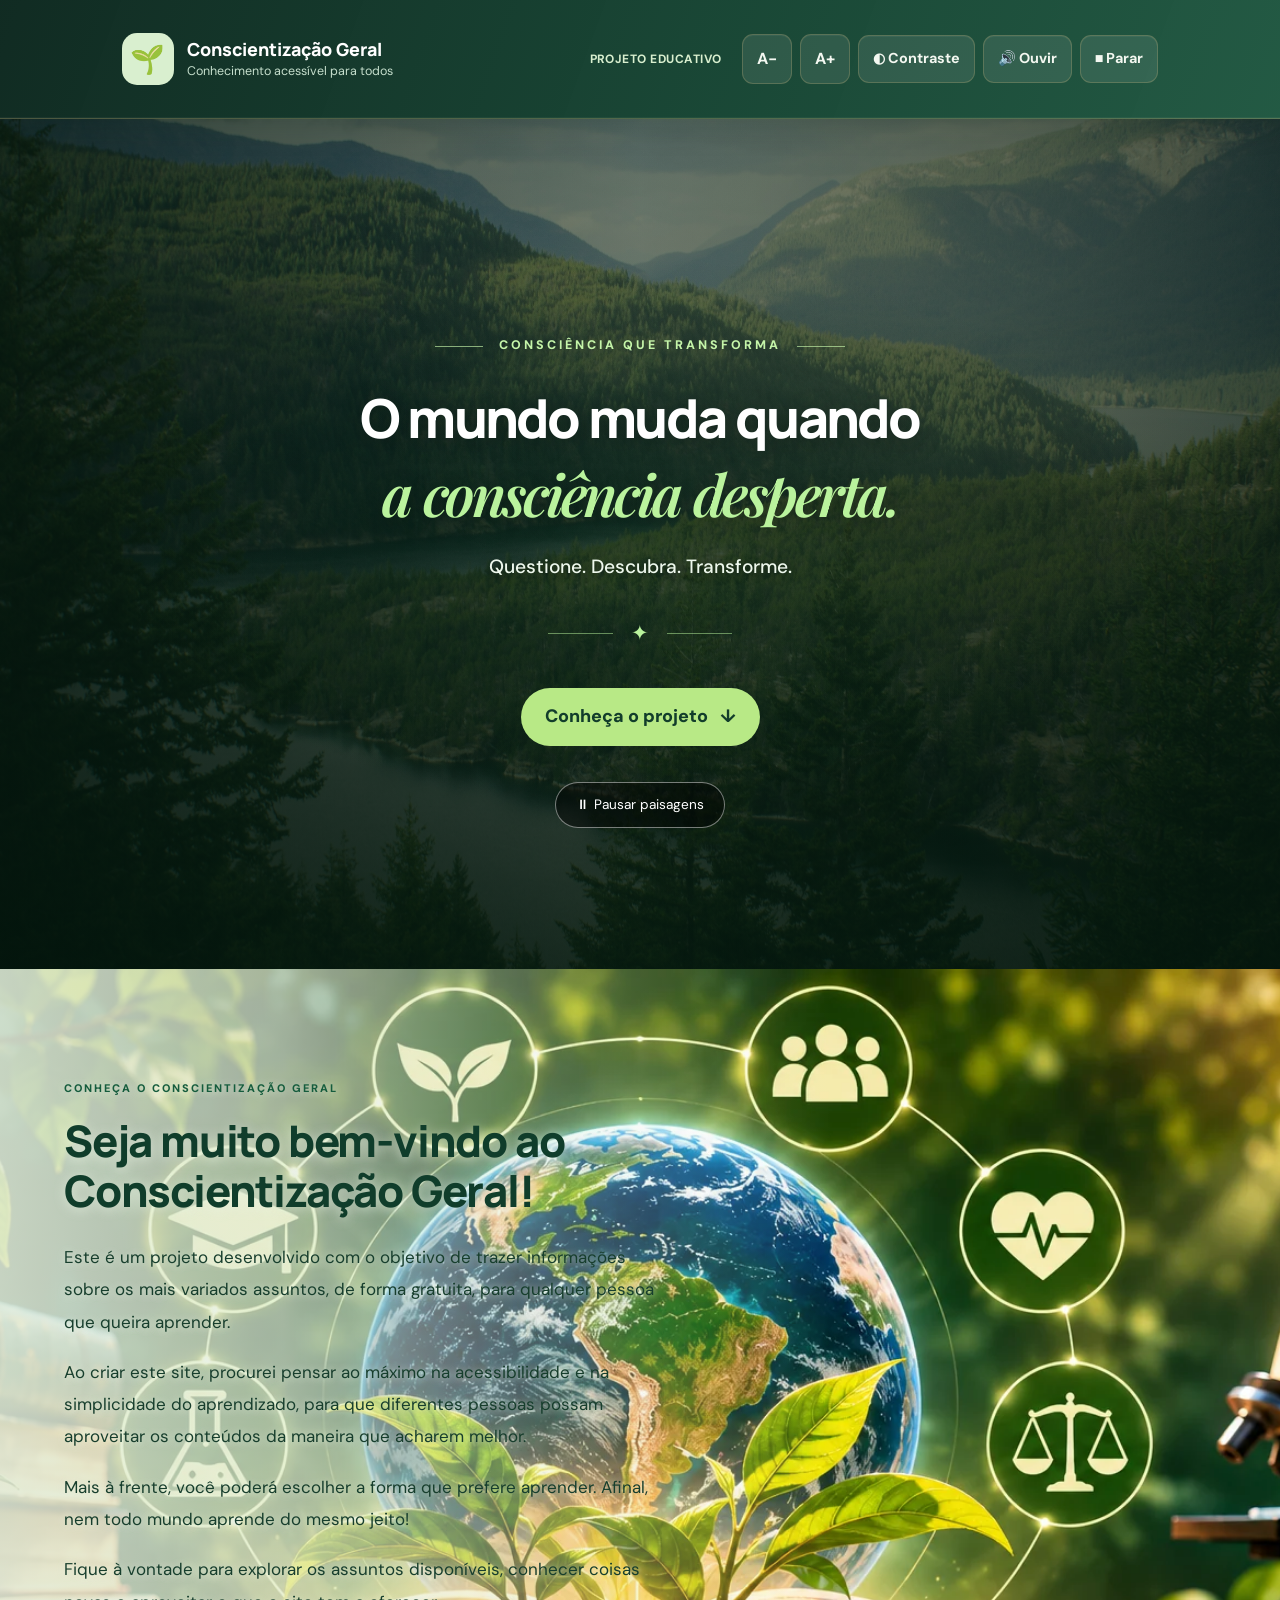
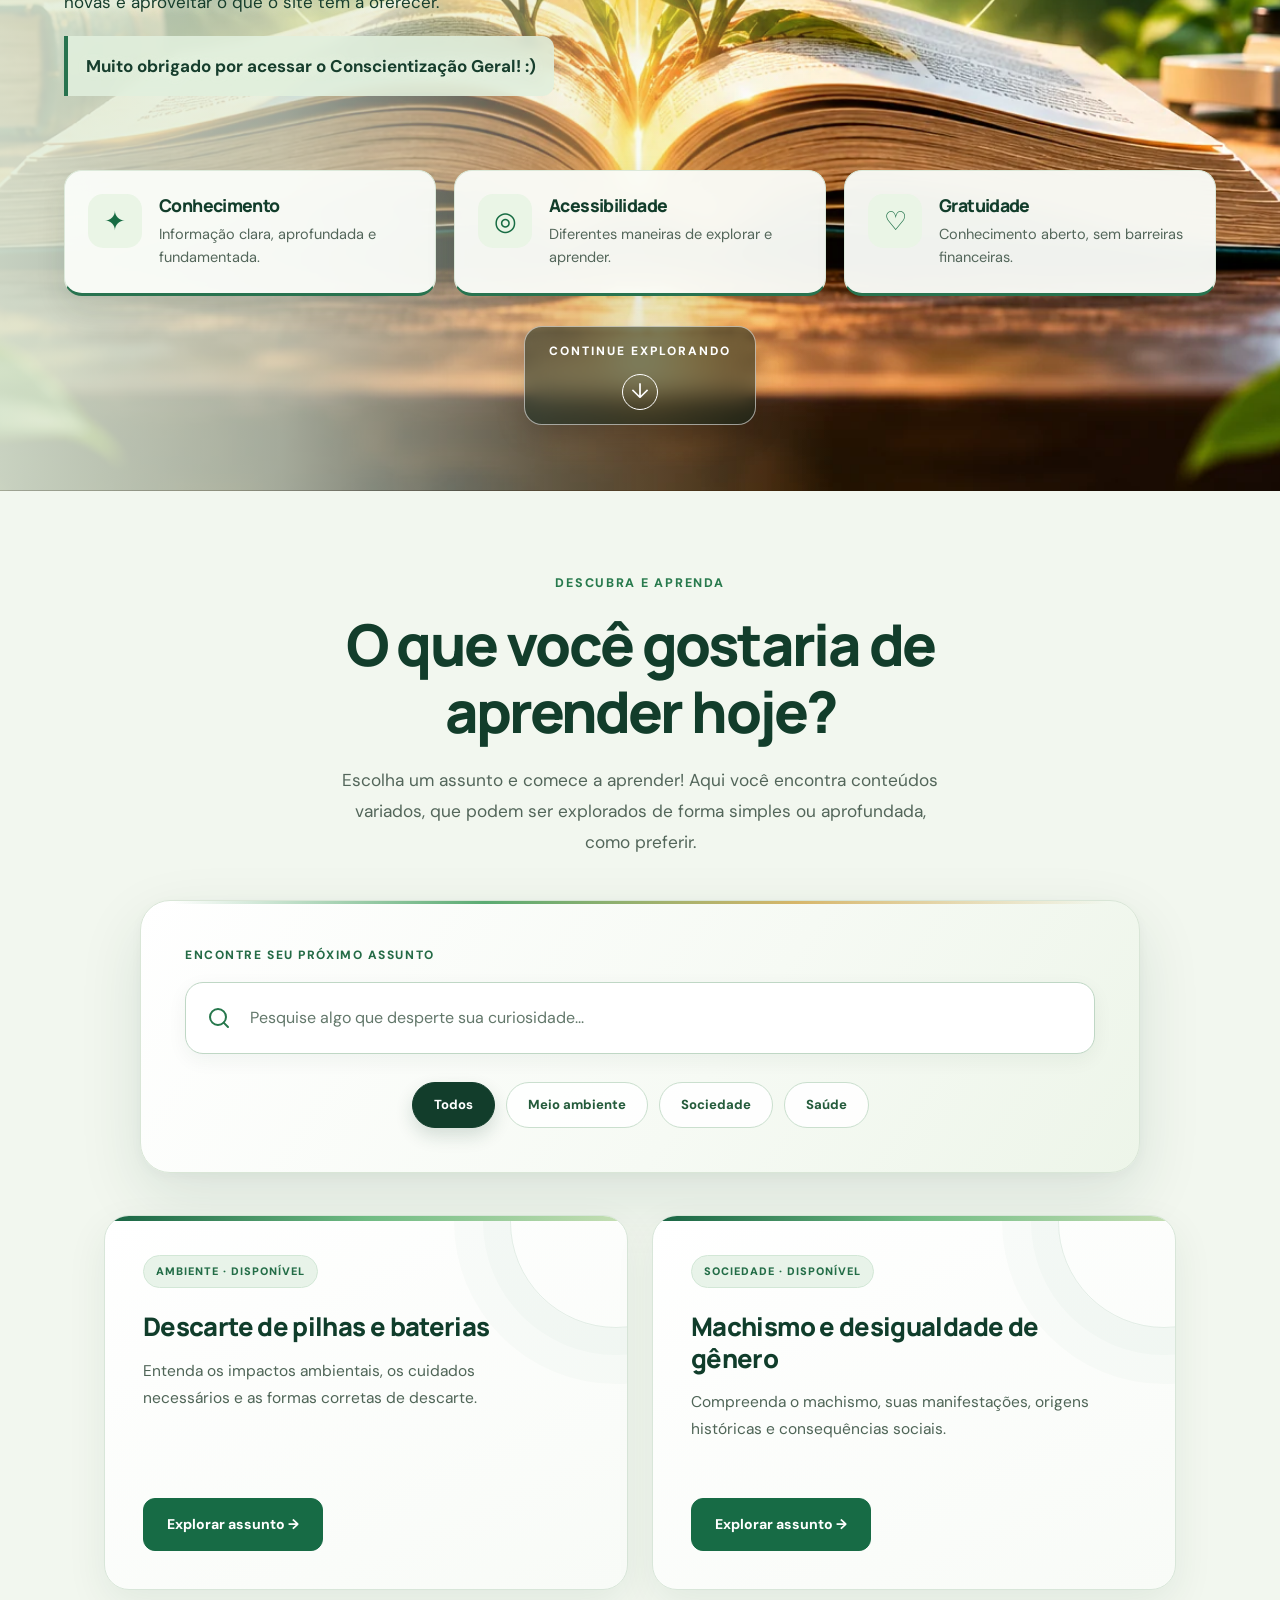
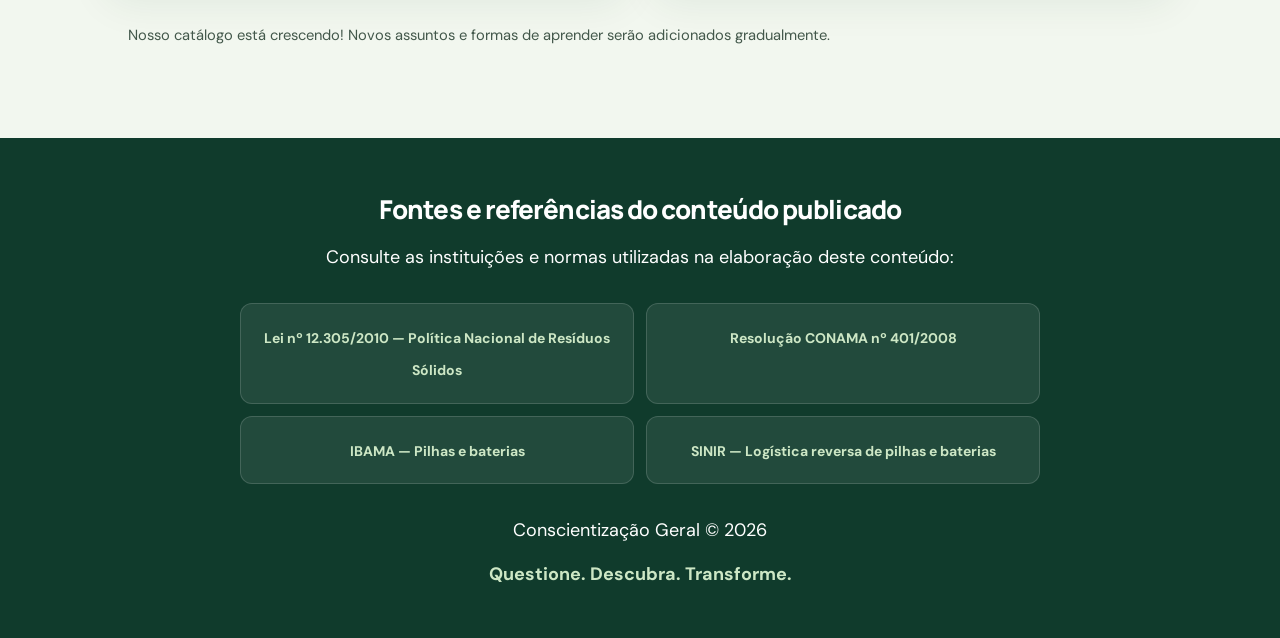
==== commit 56483e16: "Add files via upload Publicação da nova versão do Conscientização Geral" ====
--- a/index.html
+++ b/index.html
@@ -1,1005 +1,1113 @@
-
-<!DOCTYPE html>
-<html lang="pt-BR">
-
-<head>
-    <meta charset="UTF-8">
-    <meta name="viewport" content="width=device-width, initial-scale=1.0">
-
-    <title>Conscientização Geral | Descarte Correto</title>
-
-    <meta name="description" content="Aprenda a descartar pilhas e baterias corretamente. Informação acessível para todos.">
-<link rel="preconnect" href="https://fonts.googleapis.com">
-<link rel="preconnect" href="https://fonts.gstatic.com" crossorigin>
-
-<link href="https://fonts.googleapis.com/css2?family=DM+Sans:wght@400;500;600;700;800&family=Manrope:wght@400;500;600;700;800&display=swap" rel="stylesheet">
-<link rel="preconnect" href="https://fonts.googleapis.com">
-<link rel="preconnect" href="https://fonts.gstatic.com" crossorigin>
-
-<link href="https://fonts.googleapis.com/css2?family=DM+Sans:wght@400;500;600;700;800&family=Manrope:wght@400;500;600;700;800&family=Playfair+Display:ital,wght@1,600;1,700&display=swap" rel="stylesheet">
-    <link rel="stylesheet" href="style.css">
-
-</head>
-
-<body>
-
-    <a href="#inicio" class="pular-conteudo">
-    Pular para o conteúdo
-</a>
-
-  
-<header class="cabecalho-principal">
-    <nav class="navegacao-principal" aria-label="Navegação principal">
-
-        <a href="#inicio" class="marca-site" id="logoInicio">
-            <span class="marca-icone" aria-hidden="true">🌱</span>
-
-            <span class="marca-textos">
-                <strong>Conscientização Geral</strong>
-                <small>Educação ambiental para todos</small>
-            </span>
-        </a>
-
-        <div class="cabecalho-direita">
-
-            <span class="selo-projeto">
-                Projeto educativo
-            </span>
-
-            <div class="acessibilidade"
-                 role="group"
-                 aria-label="Recursos de acessibilidade">
-
-                <button type="button"
-                        id="diminuirFonte"
-                        aria-label="Diminuir tamanho do texto"
-                        title="Diminuir fonte">
-                    A−
-                </button>
-
-                <button type="button"
-                        id="aumentarFonte"
-                        aria-label="Aumentar tamanho do texto"
-                        title="Aumentar fonte">
-                    A+
-                </button>
-
-                <button type="button"
-                        id="contraste"
-                        aria-label="Alternar alto contraste"
-                        aria-pressed="false">
-                    ◐ Contraste
-                </button>
-
-                <button type="button"
-                        id="ouvir">
-                    🔊 Ouvir
-                </button>
-
-                <button type="button"
-                        id="pararAudio">
-                    ■ Parar
-                </button>
-
-            </div>
-        </div>
-
-    </nav>
-</header>
-
-    <main>
-
-        <!-- PÁGINA INICIAL -->
-       
-<section id="inicio" class="inicio-cinematografico">
-
-    <!-- Paisagens de fundo -->
-    <div class="paisagens" aria-hidden="true">
-        <div class="paisagem ativa"></div>
-        <div class="paisagem"></div>
-        <div class="paisagem"></div>
-    </div>
-
-    <div class="inicio-sombra" aria-hidden="true"></div>
-
-    <div class="inicio-conteudo">
-
-    <div class="hero-layout">
-
-<div class="hero-apresentacao">
-
-    <div class="hero-identidade">
-        <span class="hero-linha"></span>
-        <span>CONSCIÊNCIA QUE TRANSFORMA</span>
-        <span class="hero-linha"></span>
-    </div>
-
-    <h1 class="hero-titulo">
-        O futuro do
-        <span class="hero-palavra-principal">planeta</span>
-
-        <span class="hero-frase-destaque">
-            está nas nossas mãos.
-        </span>
-    </h1>
-
-    <p class="inicio-descricao hero-descricao">
-        A natureza precisa de escolhas conscientes.
-        Descubra como o descarte correto de pilhas e baterias
-        pode contribuir para um mundo mais saudável.
-    </p>
-
-    <div class="hero-detalhe" aria-hidden="true">
-        <span></span>
-        <span class="hero-folha">✦</span>
-        <span></span>
-    </div>
-
-</div>
-
-       <div class="hero-escolhas">
-
-        <h2>Como você prefere aprender?</h2>
-
-      
-<div class="cards cards-premium">
-
-    <!-- CARD LEITURA COMPLETA -->
-    <article class="card card-premium">
-
-        <div class="card-imagem card-imagem-completa"
-             aria-hidden="true">
-
-            <span class="card-numero">01</span>
-
-            <span class="card-simbolo">📖</span>
-
-        </div>
-
-        <div class="card-conteudo">
-
-            <span class="card-categoria">
-                CONHECIMENTO APROFUNDADO
-            </span>
-
-            <h3>Leitura completa</h3>
-
-            <p>
-                Entenda a ciência por trás das pilhas
-                e baterias, os impactos ambientais,
-                a legislação e as melhores formas
-                de descarte.
-            </p>
-
-            <div class="card-recursos">
-                <span>✓ Conteúdo detalhado</span>
-                <span>✓ Informações educativas</span>
-            </div>
-
-            <button type="button" id="btnCompleto">
-                Explorar conteúdo
-                <span aria-hidden="true">→</span>
-            </button>
-
-        </div>
-
-    </article>
-
-    <!-- CARD LEITURA VISUAL -->
-    <article class="card card-premium">
-
-        <div class="card-imagem card-imagem-visual"
-             aria-hidden="true">
-
-            <span class="card-numero">02</span>
-
-            <span class="card-simbolo">🎨</span>
-
-        </div>
-
-        <div class="card-conteudo">
-
-            <span class="card-categoria">
-                APRENDIZAGEM ILUSTRADA
-            </span>
-
-            <h3>Leitura visual</h3>
-
-            <p>
-                Descubra o descarte correto com
-                histórias ilustradas, personagens
-                e explicações simples para aprender
-                de maneira divertida.
-            </p>
-
-            <div class="card-recursos">
-                <span>✓ Histórias ilustradas</span>
-                <span>✓ Leitura simplificada</span>
-            </div>
-
-            <button type="button" id="btnVisual">
-                Explorar histórias
-                <span aria-hidden="true">→</span>
-            </button>
-
-        </div>
-
-    </article>
-
-</div>
-
-        <div class="controle-paisagens">
-            <button type="button"
-                    id="alternarPaisagens"
-                    aria-pressed="false">
-                ⏸ Pausar paisagens
-            </button>
-        </div>
-
-    </div>
-
-    </div>
-
-    <div>
-
-        <div class="controle-paisagens">
-</section>
-
-        <!-- MODALIDADE DE LEITURA COMPLETA -->
-       <section id="leituraCompleta" hidden>
-
-    <h2>Aprenda sobre o descarte correto</h2>
-
-    <p>
-        As pilhas e baterias fazem parte do nosso cotidiano.
-        Estão presentes em controles remotos, brinquedos,
-        celulares, computadores e diversos equipamentos.
-        Porém, quando chegam ao fim da vida útil, precisam
-        receber uma destinação adequada.
-    </p>
-
-<nav class="indice-leitura" aria-label="Índice do conteúdo">
-    <div class="indice-cabecalho">
-        <span class="indice-etiqueta">GUIA DE LEITURA</span>
-        <h3>Neste conteúdo</h3>
-        <p>Escolha um assunto para ir diretamente até ele.</p>
-    </div>
-
-    <ol>
-        <li><a href="#composicao">O que existe dentro das pilhas e baterias?</a></li>
-        <li><a href="#cuidados">Por que precisamos ter cuidado?</a></li>
-        <li><a href="#descarte-problema">Por que o descarte incorreto é um problema?</a></li>
-        <li><a href="#impactos">Quais são os impactos ambientais?</a></li>
-        <li><a href="#descarte-correto">Como realizar o descarte correto?</a></li>
-        <li><a href="#pontos-coleta">Onde encontrar pontos de coleta?</a></li>
-        <li><a href="#logistica">O que é logística reversa?</a></li>
-        <li><a href="#responsabilidade">Quem é responsável?</a></li>
-        <li><a href="#legislacao">O que diz a legislação brasileira?</a></li>
-        <li><a href="#responsabilidade-legal">De quem é a responsabilidade?</a></li>
-        <li><a href="#pesquisas">Pesquisas e dados ambientais</a></li>
-        <li><a href="#curiosidades">Curiosidades sobre pilhas e baterias</a></li>
-        <li><a href="#mudanca">Faça parte da mudança!</a></li>
-    </ol>
-</nav>
-
-<h2 id="composicao">O que existe dentro das pilhas e baterias?</h2>
-
-<p>
-    Pilhas e baterias são dispositivos eletroquímicos.
-    Isso significa que transformam energia química em
-    energia elétrica, permitindo o funcionamento de
-    diversos aparelhos.
-</p>
-
-<p>
-    Sua composição varia de acordo com o tipo e a finalidade.
-    Existem diferentes tecnologias, como pilhas alcalinas,
-    pilhas de zinco-carbono, baterias de chumbo-ácido,
-    níquel-cádmio e baterias de íons de lítio.
-</p>
-
-<p>
-    Algumas dessas tecnologias podem conter substâncias
-    e metais que exigem cuidados especiais, como chumbo,
-    cádmio e mercúrio.
-</p>
-
-<h2 id="cuidados">Por que precisamos ter cuidado?</h2>
-
-<p>
-    Quando pilhas e baterias são descartadas de maneira
-    inadequada, seus componentes podem representar riscos
-    ao meio ambiente, dependendo de sua composição e das
-    condições de descarte.
-</p>
-
-<p>
-    O descarte incorreto pode contribuir para a contaminação
-    do solo e da água. Por isso, esses materiais devem ser
-    encaminhados para sistemas de coleta e destinação
-    ambientalmente adequada.
-</p>
-
-    <h2 id="descarte-problema">1. Por que o descarte incorreto é um problema?</h2>
-
-    <p>
-        Pilhas e baterias podem conter substâncias e materiais
-        que exigem cuidados especiais. Quando são descartadas
-        de maneira inadequada, podem contribuir para a
-        contaminação do solo e da água, além de oferecer riscos
-        durante o manuseio e o tratamento dos resíduos.
-    </p>
-
-    <h2 id="impactos">2. Quais são os impactos ambientais?</h2>
-
-    <p>
-        O descarte em locais inadequados pode permitir que
-        componentes desses produtos sejam liberados no ambiente.
-        Isso pode prejudicar os ecossistemas e afetar organismos
-        que dependem da qualidade do solo e da água.
-    </p>
-
-    <h2 id="descarte-correto">3. Como realizar o descarte correto?</h2>
-
-    <p>
-        Quando uma pilha ou bateria deixar de funcionar,
-        não a coloque no lixo doméstico comum. Procure um
-        ponto de recebimento que aceite esse tipo de material.
-        Lojas, estabelecimentos comerciais e pontos específicos
-        de coleta podem oferecer esse serviço.
-    </p>
-
-    <ul>
-        <li>Não abra, quebre ou perfure pilhas e baterias.</li>
-        <li>Armazene os itens usados em local seco e seguro.</li>
-        <li>Evite deixar os materiais ao alcance de crianças.</li>
-        <li>Confira as orientações do ponto de coleta.</li>
-    </ul>
-
-    <h2 id="pontos-coleta">4. Onde encontrar pontos de coleta?</h2>
-
-    <p>
-        Você pode procurar informações em lojas de eletrônicos,
-        supermercados e serviços de coleta do seu município.
-        Antes de se deslocar, confirme se o estabelecimento
-        recebe o tipo de pilha ou bateria que você possui.
-    </p>
-
-<h2 id="logistica">5. O que é logística reversa?</h2>
-
-<p>
-    A logística reversa é um sistema que permite que produtos
-    utilizados retornem ao setor empresarial para receberem
-    reaproveitamento, reciclagem ou outra destinação
-    ambientalmente adequada.
-</p>
-
-<p>
-    No caso das pilhas e baterias, esse processo começa quando
-    o consumidor leva os materiais usados até um ponto de
-    recebimento apropriado. Depois, eles são armazenados e
-    encaminhados para etapas de coleta, triagem e tratamento.
-</p>
-
-<p>
-    Os materiais podem chegar a empresas especializadas em
-    reciclagem, onde os componentes que podem ser aproveitados
-    são recuperados. O que não puder ser reaproveitado deve
-    receber uma destinação final adequada.
-</p>
-
-<h2 id="responsabilidade">6. Quem é responsável?</h2>
-
-<p>
-    A logística reversa depende da participação de diferentes
-    setores da sociedade. Fabricantes, importadores,
-    distribuidores e comerciantes possuem responsabilidades
-    na estruturação dos sistemas de retorno dos produtos.
-</p>
-
-<p>
-    O consumidor também tem um papel importante: deve entregar
-    as pilhas e baterias usadas nos locais indicados pelo
-    sistema de coleta.
-</p>
-
-<p>
-    Essa responsabilidade compartilhada ajuda a reduzir os
-    impactos ambientais e incentiva o reaproveitamento de
-    materiais.
-</p>
-
-<h2 id="legislacao">7. O que diz a legislação brasileira?</h2>
-
-<p>
-    No Brasil, existem leis e normas que estabelecem
-    regras para o gerenciamento adequado dos resíduos
-    sólidos, incluindo pilhas e baterias.
-</p>
-
-<h3>Lei nº 12.305/2010 — Política Nacional de Resíduos Sólidos</h3>
-
-<p>
-    Essa lei estabelece diretrizes para a gestão dos
-    resíduos sólidos no país e determina a responsabilidade
-    compartilhada pelo ciclo de vida dos produtos.
-</p>
-
-<p>
-    Seu artigo 33 determina que fabricantes, importadores,
-    distribuidores e comerciantes de pilhas e baterias
-    estruturem sistemas de logística reversa, permitindo
-    que esses produtos retornem após o uso pelo consumidor.
-</p>
-
-<h3>Resolução CONAMA nº 401/2008</h3>
-
-<p>
-    Essa resolução estabelece limites para determinados
-    metais presentes em pilhas e baterias e critérios
-    para seu gerenciamento ambientalmente adequado.
-</p>
-
-<p>
-    A norma também apresenta regras relacionadas ao
-    recebimento, armazenamento, coleta e destinação
-    desses materiais, além de proibir formas inadequadas
-    de descarte.
-</p>
-
-<h2 id="responsabilidade-legal">8. De quem é a responsabilidade?</h2>
-
-<p>
-    A legislação brasileira estabelece que a proteção
-    ambiental depende da participação de diferentes
-    setores da sociedade.
-</p>
-
-<ul>
-    <li><strong>Consumidores:</strong> devem devolver as pilhas e baterias usadas aos pontos de recebimento adequados.</li>
-
-    <li><strong>Comerciantes e distribuidores:</strong> participam dos sistemas de recebimento e encaminhamento dos produtos.</li>
-
-    <li><strong>Fabricantes e importadores:</strong> possuem responsabilidades pela estruturação dos sistemas de logística reversa e pela destinação adequada dos materiais recebidos.</li>
-
-    <li><strong>Poder público:</strong> participa da gestão dos resíduos e da fiscalização, conforme suas atribuições legais.</li>
-</ul>
-
-<p>
-    Essa divisão de responsabilidades demonstra que
-    o descarte correto não depende apenas de uma pessoa,
-    mas da colaboração entre consumidores, empresas
-    e poder público.
-</p>
-
-<h2 id="pesquisas">9. Pesquisas e dados ambientais</h2>
-
-<p>
-    Para compreender melhor os impactos do descarte de
-    pilhas e baterias, também é importante consultar
-    pesquisas, levantamentos e informações divulgadas
-    por instituições oficiais.
-</p>
-
-<h3>SINIR — Sistema Nacional de Informações sobre a Gestão dos Resíduos Sólidos</h3>
-
-<p>
-    O SINIR reúne informações sobre a gestão de resíduos
-    sólidos e os sistemas de logística reversa existentes
-    no Brasil. Por meio de seus relatórios, é possível
-    acompanhar informações sobre a coleta e a destinação
-    de diferentes tipos de resíduos.
-</p>
-
-<p>
-    <a href="https://www.sinir.gov.br/perfis/logistica-reversa/"
-       target="_blank" rel="noopener noreferrer">
-        Consultar informações do SINIR
-    </a>
-</p>
-
-<h3>IBAMA — Instituto Brasileiro do Meio Ambiente e dos Recursos Naturais Renováveis</h3>
-
-<p>
-    O IBAMA disponibiliza conjuntos de dados relacionados
-    à reciclagem de pilhas e baterias. Essas informações
-    incluem tipos de materiais recebidos, quantidades,
-    pesos e dados sobre sua destinação.
-</p>
-
-<p>
-    <a href="https://dadosabertos.ibama.gov.br/dataset/rapp-pilhas-e-baterias-reciclador"
-       target="_blank" rel="noopener noreferrer">
-        Consultar dados abertos do IBAMA
-    </a>
-</p>
-
-<h3>Por que consultar essas informações?</h3>
-
-<p>
-    Os dados permitem acompanhar os resultados dos sistemas
-    de logística reversa, compreender os desafios da
-    reciclagem e identificar a importância de melhorar
-    as práticas de gestão dos resíduos.
-</p>
-
-<p>
-    É importante observar o ano de referência, o tipo de
-    bateria analisado e a abrangência de cada levantamento.
-    Assim, evitamos interpretar números fora de seu contexto.
-</p>
-
-<h2 id="curiosidades"> 10. Você sabia? Curiosidades sobre pilhas e baterias</h2>
-
-<h3>Nem todas possuem os mesmos componentes</h3>
-
-<p>
-    Existem diferentes tecnologias de pilhas e baterias.
-    Algumas podem conter chumbo, cádmio ou mercúrio,
-    enquanto outras utilizam diferentes composições químicas.
-    Por isso, é importante conhecer o tipo de material
-    e seguir as orientações de descarte.
-</p>
-
-<h3>Baterias de lítio também precisam de descarte adequado</h3>
-
-<p>
-    Mesmo quando não estão abrangidas por determinadas
-    exigências específicas da Resolução CONAMA nº 401/2008,
-    as baterias de lítio devem receber destinação
-    ambientalmente adequada.
-</p>
-
-<h3>A reciclagem pode recuperar componentes</h3>
-
-<p>
-    A reciclagem é um processo que transforma resíduos
-    em materiais que podem servir como matéria-prima
-    para novos produtos ou processos produtivos,
-    respeitando as condições ambientais aplicáveis.
-</p>
-
-    <h2 id="mudanca">Faça parte da mudança!</h2>
-
-    <p>
-        O descarte responsável é uma atitude simples que
-        contribui para a proteção do meio ambiente.
-        Compartilhe essas informações e incentive outras
-        pessoas a fazerem o mesmo.
-    </p>
-
-    <button type="button" id="btnIrVisual">
-    Ir para leitura visual
-</button>
-
-<!-- TESTE DE CONHECIMENTOS -->
-
-<div class="quiz">
-
-    <h2>Teste seus conhecimentos! 🧠</h2>
-
-    <p>
-        Chegou a hora de descobrir o que você aprendeu.
-        Responda às quatro perguntas abaixo!
-    </p>
-
-    <div class="questao">
-        <h3>1. Onde devemos descartar pilhas usadas?</h3>
-
-        <label>
-            <input type="radio" name="pergunta1" value="a">
-            No lixo doméstico comum.
-        </label>
-
-        <label>
-            <input type="radio" name="pergunta1" value="b">
-            Em pontos de coleta apropriados.
-        </label>
-
-        <label>
-            <input type="radio" name="pergunta1" value="c">
-            Em terrenos vazios.
-        </label>
-    </div>
-
-    <div class="questao">
-        <h3>2. O que é logística reversa?</h3>
-
-        <label>
-            <input type="radio" name="pergunta2" value="a">
-            Jogar produtos usados fora.
-        </label>
-
-        <label>
-            <input type="radio" name="pergunta2" value="b">
-            Armazenar resíduos em casa.
-        </label>
-
-        <label>
-            <input type="radio" name="pergunta2" value="c">
-            Fazer produtos usados retornarem para receber destinação adequada.
-        </label>
-    </div>
-
-    <div class="questao">
-        <h3>3. Todas as baterias possuem chumbo, cádmio e mercúrio?</h3>
-
-        <label>
-            <input type="radio" name="pergunta3" value="a">
-            Sim, todas possuem os três materiais.
-        </label>
-
-        <label>
-            <input type="radio" name="pergunta3" value="b">
-            Não, a composição varia conforme a tecnologia.
-        </label>
-
-        <label>
-            <input type="radio" name="pergunta3" value="c">
-            Não, nenhuma bateria possui esses materiais.
-        </label>
-    </div>
-
-    <div class="questao">
-        <h3>4. Qual lei estabelece a Política Nacional de Resíduos Sólidos?</h3>
-
-        <label>
-            <input type="radio" name="pergunta4" value="a">
-            Lei nº 12.305/2010.
-        </label>
-
-        <label>
-            <input type="radio" name="pergunta4" value="b">
-            Lei nº 8.069/1990.
-        </label>
-
-        <label>
-            <input type="radio" name="pergunta4" value="c">
-            Lei nº 9.394/1996.
-        </label>
-    </div>
-
-    <button type="button" id="verificarQuiz">
-        Conferir minhas respostas
-    </button>
-
-    <div id="resultadoQuiz" class="resultadoQuiz"
-         aria-live="polite">
-    </div>
-
-</div>
-
-<!-- FIM DO TESTE -->
-
-    <button type="button" id="btnVoltarCompleto">
-        Voltar ao início
-    </button>
-
-</section>
-
-        
-
-<!-- MODALIDADE DE LEITURA VISUAL -->
-
-<section id="leituraVisual" hidden>
-
-    <div class="area-visual">
-
-        <header class="visual-cabecalho">
-            <span>APRENDA DE OUTRA MANEIRA</span>
-            <h2>Histórias para transformar atitudes</h2>
-            <p>Conheça histórias, personagens e situações do cotidiano.</p>
-        </header>
-<div class="progresso-historias">
-    <div class="progresso-informacoes">
-        <span id="historiaAtual">História 1 de 5</span>
-        <span id="porcentagemHistorias">20%</span>
-    </div>
-
-    <div class="barra-progresso"
-         role="progressbar"
-         aria-label="Progresso das histórias"
-         aria-valuemin="0"
-         aria-valuemax="100"
-         aria-valuenow="20"
-         id="barraProgresso">
-
-        <div id="progressoPreenchimento"></div>
-    </div>
-</div>
-        <nav class="menu-historias" aria-label="Navegação pelas histórias">
-            <a href="#historia1"><span>01</span> Descarte correto</a>
-            <a href="#historia2"><span>02</span> Composição</a>
-            <a href="#historia3"><span>03</span> Reciclagem</a>
-            <a href="#historia4"><span>04</span> Legislação</a>
-            <a href="#historia5"><span>05</span> Curiosidades</a>
-        </nav>
-
-        <!-- HISTÓRIA 1 -->
-        <article class="historia" id="historia1">
-
-            <div class="historia-titulo">
-                <span>HISTÓRIA 01</span>
-                <h2>O destino de uma pilha usada</h2>
-                <p>Uma pequena escolha pode evitar grandes problemas.</p>
-            </div>
-
-            <figure class="historia-ilustrada">
-
-                <img
-                    src="./imagens/historia-01.png"
-                    alt="História em quadrinhos de Pipo sobre o descarte correto de pilhas"
-                    loading="lazy">
-
-                <figcaption>
-                    O descarte correto de pilhas começa com uma atitude simples:
-                    procurar um ponto de coleta adequado.
-                </figcaption>
-
-            </figure>
-
-            <div class="proxima-historia">
-                <p>Agora que você conheceu o destino de uma pilha usada, vamos descobrir o que existe dentro das baterias?</p>
-
-                <a href="#historia2" class="botao-proxima-historia">
-                    Próxima história →
-                </a>
-            </div>
-
-        </article>
-
-
-<!-- HISTÓRIA 2 -->
-<article class="historia" id="historia2">
-
-    <div class="historia-titulo">
-        <span>HISTÓRIA 02</span>
-        <h2>O que existe dentro de uma pilha?</h2>
-        <p>Conheça os materiais e o funcionamento das pilhas.</p>
-    </div>
-
-    <figure class="historia-ilustrada">
-        <img src="./imagens/historia-02.png"
-             alt="Pipo e Lumi explicam o funcionamento e os materiais das pilhas."
-             loading="lazy">
-
-        <figcaption>
-            Pipo e Lumi apresentam a composição das pilhas
-            e os cuidados necessários.
-        </figcaption>
-    </figure>
-
-    <div class="proxima-historia">
-        <p>Agora vamos descobrir como funciona a reciclagem!</p>
-
-        <a href="#historia3" class="botao-proxima-historia">
-            Próxima história →
-        </a>
-    </div>
-
-</article>
-
-
-<!-- HISTÓRIA 3 -->
-<article class="historia" id="historia3">
-
-    <div class="historia-titulo">
-        <span>HISTÓRIA 03</span>
-        <h2>A jornada da reciclagem</h2>
-        <p>Descubra o caminho das pilhas após a coleta.</p>
-    </div>
-
-    <figure class="historia-ilustrada">
-        <img src="./imagens/historia-03.png"
-             alt="Pipo, Rec e Capitu mostram a coleta e a reciclagem."
-             loading="lazy">
-
-        <figcaption>
-            Acompanhe a coleta, a triagem e a recuperação
-            de materiais.
-        </figcaption>
-    </figure>
-
-    <div class="proxima-historia">
-        <p>Você sabia que existem leis sobre o descarte?</p>
-
-        <a href="#historia4" class="botao-proxima-historia">
-            Próxima história →
-        </a>
-    </div>
-
-</article>
-
-
-<!-- HISTÓRIA 4 -->
-<article class="historia" id="historia4">
-
-    <div class="historia-titulo">
-        <span>HISTÓRIA 04</span>
-        <h2>Leis e responsabilidades</h2>
-        <p>Conheça as regras e o papel de cada pessoa.</p>
-    </div>
-
-    <figure class="historia-ilustrada">
-        <img src="./imagens/historia-04.png"
-             alt="Pipo, Lumi e Rec explicam a legislação e a logística reversa."
-             loading="lazy">
-
-        <figcaption>
-            Entenda a responsabilidade compartilhada
-            pelo descarte adequado.
-        </figcaption>
-    </figure>
-
-    <div class="proxima-historia">
-        <p>Chegou a hora da nossa última aventura!</p>
-
-        <a href="#historia5" class="botao-proxima-historia">
-            Próxima história →
-        </a>
-    </div>
-
-</article>
-
-
-<!-- HISTÓRIA 5 -->
-<article class="historia" id="historia5">
-
-    <div class="historia-titulo">
-        <span>HISTÓRIA 05</span>
-        <h2>Curiosidades e o nosso desafio</h2>
-        <p>Pequenas atitudes podem gerar grandes mudanças.</p>
-    </div>
-
-    <figure class="historia-ilustrada">
-        <img src="./imagens/historia-05.png"
-             alt="Pipo, Lumi, Rec e Capitu apresentam curiosidades e desafios ambientais."
-             loading="lazy">
-
-        <figcaption>
-            Descubra curiosidades e participe do desafio
-            de conscientização ambiental.
-        </figcaption>
-    </figure>
-
-    <div class="proxima-historia">
-        <p>Parabéns! Você chegou ao final das cinco histórias.</p>
-
-        <a href="#historia1" class="botao-proxima-historia">
-            Rever desde o início ↺
-        </a>
-    </div>
-
-</article>
-
-    <!-- INFORMAÇÃO COMPLEMENTAR -->
-    <aside class="destaque-visual">
-        <span role="img" aria-label="Balança da justiça">⚖️</span>
-        <div>
-            <h3>Uma norma importante</h3>
-            <p>
-                A Resolução CONAMA nº 401/2008 estabelece
-                critérios específicos para o gerenciamento
-                de determinadas pilhas e baterias.
-            </p>
-        </div>
-    </aside>
-
-    <div class="mensagem-final-visual">
-        <span role="img" aria-label="Natureza">🌱</span>
-        <h2>O futuro também depende das suas escolhas.</h2>
-        <p>Compartilhe conhecimento. Incentive atitudes responsáveis.</p>
-    </div>
-
-    <div class="navegacao-visual">
-        <button type="button" id="btnIrCompleto">
-            Ir para leitura completa
-        </button>
-
-        <button type="button" id="btnVoltarVisual">
-            Voltar ao início
-        </button>
-    </div>
-
-    </div>
-
-</section>
-
-
-    </main>
-
-    
-<footer>
-
-    <h3>Fontes e referências</h3>
-
-    <p>Consulte as instituições e normas utilizadas na elaboração deste conteúdo:</p>
-
-    <ul class="fontes">
-
-        <li>
-            <a href="https://www.planalto.gov.br/ccivil_03/_ato2007-2010/2010/lei/l12305.htm"
-               target="_blank" rel="noopener noreferrer">
-                Lei nº 12.305/2010 — Política Nacional de Resíduos Sólidos
-            </a>
-        </li>
-
-        <li>
-            <a href="https://conama.mma.gov.br/?id=570&option=com_sisconama&task=arquivo.download"
-               target="_blank" rel="noopener noreferrer">
-                Resolução CONAMA nº 401/2008
-            </a>
-        </li>
-
-        <li>
-            <a href="https://www.gov.br/ibama/pt-br/assuntos/emissoes-e-residuos/residuos/pilhas-e-baterias"
-               target="_blank" rel="noopener noreferrer">
-                IBAMA — Pilhas e baterias
-            </a>
-        </li>
-
-        <li>
-            <a href="https://sinir.gov.br/perfis/logistica-reversa/logistica-reversa/pilhas-e-baterias/"
-               target="_blank" rel="noopener noreferrer">
-                SINIR — Logística reversa de pilhas e baterias
-            </a>
-        </li>
-
-    </ul>
-
-    <p>Conscientização Geral © 2026</p>
-    <p>Pequenas atitudes, grandes mudanças.</p>
-
-</footer>
-
-<!-- LEITOR INTERATIVO DAS TIRINHAS -->
-<div id="leitorQuadrinhos"
-     class="leitor-quadrinhos"
-     role="dialog"
-     aria-modal="true"
-     aria-labelledby="tituloLeitor"
-     hidden>
-
-    <div class="leitor-painel">
-
-        <div class="leitor-cabecalho">
-            <h2 id="tituloLeitor">
-                Leitura interativa
-            </h2>
-
-            <button type="button" id="fecharLeitor"
-                    aria-label="Fechar leitor">
-                ✕
-            </button>
-        </div>
-
-        <div class="leitor-cena">
-            <canvas id="canvasQuadrinho"
-                    role="img"
-                    aria-label="Cena ampliada da história">
-            </canvas>
-        </div>
-
-        <p id="contadorQuadrinhos"
-           aria-live="polite">
-            Cena 1 de 6
-        </p>
-
-        <div class="leitor-controles">
-            <button type="button" id="cenaAnterior">
-                ← Anterior
-            </button>
-
-            <button type="button" id="proximaCena">
-                Próxima →
-            </button>
-        </div>
-
-    </div>
-</div>
-
-    <script src="script.js"></script>
-
-</body>
-</html>
-
+
+<!DOCTYPE html>
+<html lang="pt-BR">
+
+<head>
+    <meta charset="UTF-8">
+    <meta name="viewport" content="width=device-width, initial-scale=1.0">
+    <meta name="theme-color" content="#123D2B">
+    <meta name="description" content="Conscientização Geral: conhecimento gratuito, acessível e confiável sobre meio ambiente, sociedade, saúde e assuntos que fazem diferença na vida das pessoas.">
+    <title>Conscientização Geral | Conhecimento que transforma</title>
+    <link rel="preconnect" href="https://fonts.googleapis.com">
+    <link rel="preconnect" href="https://fonts.gstatic.com" crossorigin>
+    <link href="https://fonts.googleapis.com/css2?family=DM+Sans:wght@400;500;600;700;800&family=Manrope:wght@400;500;600;700;800&family=Playfair+Display:ital,wght@1;600;700&display=swap" rel="stylesheet">
+    <link rel="stylesheet" href="style.css">
+</head>
+
+<body>
+
+    <a href="#inicio" class="pular-conteudo">
+    Pular para o conteúdo
+</a>
+
+  
+<header class="cabecalho-principal">
+    <nav class="navegacao-principal" aria-label="Navegação principal">
+
+        <a href="#inicio" class="marca-site" id="logoInicio">
+            <span class="marca-icone" aria-hidden="true">🌱</span>
+
+            <span class="marca-textos">
+                <strong>Conscientização Geral</strong>
+                <small>Conhecimento acessível para todos</small>
+            </span>
+        </a>
+
+        <div class="cabecalho-direita">
+
+            <span class="selo-projeto">
+                Projeto educativo
+            </span>
+
+            <div class="acessibilidade"
+                 role="group"
+                 aria-label="Recursos de acessibilidade">
+
+                <button type="button"
+                        id="diminuirFonte"
+                        aria-label="Diminuir tamanho do texto"
+                        title="Diminuir fonte">
+                    A−
+                </button>
+
+                <button type="button"
+                        id="aumentarFonte"
+                        aria-label="Aumentar tamanho do texto"
+                        title="Aumentar fonte">
+                    A+
+                </button>
+
+                <button type="button"
+                        id="contraste"
+                        aria-label="Alternar alto contraste"
+                        aria-pressed="false">
+                    ◐ Contraste
+                </button>
+
+                <button type="button"
+                        id="ouvir">
+                    🔊 Ouvir
+                </button>
+
+                <button type="button"
+                        id="pararAudio">
+                    ■ Parar
+                </button>
+
+            </div>
+        </div>
+
+    </nav>
+</header>
+
+    <main>
+
+        <!-- PÁGINA INICIAL -->
+       
+<section id="inicio" class="inicio-cinematografico">
+    <!-- Abertura: mantemos as paisagens e o controle de animação originais. -->
+    <div class="paisagens" aria-hidden="true">
+        <div class="paisagem ativa"></div>
+        <div class="paisagem"></div>
+        <div class="paisagem"></div>
+    </div>
+    <div class="inicio-sombra" aria-hidden="true"></div>
+
+    <div class="inicio-conteudo">
+        <div class="hero-layout">
+            <div class="hero-apresentacao">
+                <div class="hero-identidade">
+                    <span class="hero-linha" aria-hidden="true"></span>
+                    <span>CONSCIÊNCIA QUE TRANSFORMA</span>
+                    <span class="hero-linha" aria-hidden="true"></span>
+                </div>
+                <h1 class="hero-titulo">
+                    O mundo muda quando
+                    <span class="hero-frase-destaque">a consciência desperta.</span>
+                </h1>
+                <p class="inicio-descricao hero-descricao">Questione. Descubra. Transforme.</p>
+                <div class="hero-detalhe" aria-hidden="true"><span></span><span class="hero-folha">✦</span><span></span></div>
+                
+<a class="botao-explorar" href="#sobre">
+    Conheça o projeto
+    <span aria-hidden="true">↓</span>
+</a>
+
+            </div>
+        </div>
+        <div class="controle-paisagens">
+            <button type="button" id="alternarPaisagens" aria-pressed="false">⏸ Pausar paisagens</button>
+        </div>
+    </div>
+
+<div class="portal-conteudo">
+
+    
+<section class="portal-sobre" id="sobre" aria-labelledby="sobre-titulo">
+    <div class="sobre-editorial">
+        <div class="sobre-editorial-conteudo">
+            <span class="sobre-editorial-etiqueta">CONHEÇA O CONSCIENTIZAÇÃO GERAL</span>
+            <h2 id="sobre-titulo">Seja muito bem-vindo ao Conscientização Geral!</h2>
+
+            <p>
+            Este é um projeto desenvolvido com o objetivo
+            de trazer informações sobre os mais variados
+            assuntos, de forma gratuita, para qualquer
+            pessoa que queira aprender.
+            </p>
+
+            <p>
+            Ao criar este site, procurei pensar ao máximo
+            na acessibilidade e na simplicidade do
+            aprendizado, para que diferentes pessoas
+            possam aproveitar os conteúdos da maneira
+            que acharem melhor.
+            </p>
+
+            <p>
+            Mais à frente, você poderá escolher a forma
+            que prefere aprender. Afinal, nem todo mundo
+            aprende do mesmo jeito!
+            </p>
+
+            <p>
+            Fique à vontade para explorar os assuntos
+            disponíveis, conhecer coisas novas e aproveitar
+            o que o site tem a oferecer.
+            </p>
+
+            <p class="sobre-agradecimento">
+            Muito obrigado por acessar o
+            Conscientização Geral! :)
+            </p>
+        </div>
+
+<div class="sobre-editorial-visual">
+    <figure class="sobre-imagem-principal">
+        <img
+            src="imagens/ilustracao-conhecimento.webp"
+            alt="Ilustração de um livro aberto com um planeta e elementos que representam diferentes áreas do conhecimento."
+            loading="lazy"
+            decoding="async"
+        >
+    </figure>
+</div>
+
+</div><!-- /.sobre-editorial -->
+
+<div class="sobre-principios">
+    <div class="sobre-principio">
+        <span class="sobre-principio-icone" aria-hidden="true">✦</span>
+        <h3>Conhecimento</h3>
+        <p>Informação clara, aprofundada e fundamentada.</p>
+    </div>
+
+    <div class="sobre-principio">
+        <span class="sobre-principio-icone" aria-hidden="true">◎</span>
+        <h3>Acessibilidade</h3>
+        <p>Diferentes maneiras de explorar e aprender.</p>
+    </div>
+
+    <div class="sobre-principio">
+        <span class="sobre-principio-icone" aria-hidden="true">♡</span>
+        <h3>Gratuidade</h3>
+        <p>Conhecimento aberto, sem barreiras financeiras.</p>
+    </div>
+</div>
+
+<!-- CONVITE PARA CONTINUAR EXPLORANDO -->
+
+<a href="#explorar" class="sobre-continuar">
+    <span>CONTINUE EXPLORANDO</span>
+</a>
+
+</section><!-- /.portal-sobre -->
+       
+<section class="portal-explorar" id="explorar"
+         aria-labelledby="explorar-titulo">
+
+    <div class="explorar-cabecalho">
+
+        <span class="portal-etiqueta">
+            DESCUBRA E APRENDA
+        </span>
+
+        <h2 id="explorar-titulo">
+            O que você gostaria de aprender hoje?
+        </h2>
+
+        <p>
+    Escolha um assunto e comece a aprender!
+    Aqui você encontra conteúdos variados,
+    que podem ser explorados de forma simples
+    ou aprofundada, como preferir.
+
+        </p>
+
+    </div>
+
+    <div class="explorar-ferramentas">
+
+<label for="buscaAssuntos" class="busca-rotulo">
+    ENCONTRE SEU PRÓXIMO ASSUNTO
+</label>
+
+<div class="busca-campo">
+    
+<span class="busca-icone" aria-hidden="true">
+    <svg
+        xmlns="http://www.w3.org/2000/svg"
+        width="22"
+        height="22"
+        viewBox="0 0 24 24"
+        fill="none"
+        stroke="currentColor"
+        stroke-width="2"
+        stroke-linecap="round"
+        stroke-linejoin="round">
+        <circle cx="11" cy="11" r="8"></circle>
+        <path d="m21 21-4.35-4.35"></path>
+    </svg>
+</span>
+
+
+    <input
+        id="buscaAssuntos"
+        class="busca-assuntos"
+        type="search"
+        placeholder="Pesquise algo que desperte sua curiosidade..."
+        autocomplete="off"
+    >
+</div>
+
+
+        <div class="filtros-assuntos"
+             role="group"
+             aria-label="Filtrar assuntos por área">
+
+            <button type="button"
+                    class="filtro-assunto ativo"
+                    data-categoria="todos"
+                    aria-pressed="true">
+                Todos
+            </button>
+
+            <button type="button"
+                    class="filtro-assunto"
+                    data-categoria="ambiente"
+                    aria-pressed="false">
+                Meio ambiente
+            </button>
+
+            <button type="button"
+                    class="filtro-assunto"
+                    data-categoria="sociedade"
+                    aria-pressed="false">
+                Sociedade
+            </button>
+
+            <button type="button"
+                    class="filtro-assunto"
+                    data-categoria="saude"
+                    aria-pressed="false">
+                Saúde
+            </button>
+
+        </div>
+
+    </div>
+
+    <div id="listaAssuntos" class="lista-assuntos" aria-live="polite"></div>
+
+    <p id="mensagemBusca"
+       class="mensagem-busca"
+       role="status"
+       hidden>
+        Nenhum assunto publicado corresponde à busca.
+        Estamos preparando novos conteúdos.
+    </p>
+
+    <p class="portal-aviso">
+        Nosso catálogo está crescendo!
+        Novos assuntos e formas de aprender
+        serão adicionados gradualmente.
+    </p>
+
+</section>
+
+
+        <section class="portal-modalidades" id="escolherModalidade" aria-labelledby="modalidades-titulo" hidden>
+            <span class="portal-etiqueta">ASSUNTO SELECIONADO</span>
+            <h2 id="modalidades-titulo">Descarte de pilhas e baterias</h2>
+            <p>Como você prefere aprender sobre este assunto?</p>
+            <div class="modalidades-opcoes">
+                <article class="modalidade-opcao">
+                    <span aria-hidden="true">📖</span>
+                    <h3>Leitura completa</h3>
+                    <p>Explicações detalhadas, referências e atividades.</p>
+                    <button type="button" id="btnCompleto">Começar leitura <span aria-hidden="true">→</span></button>
+                </article>
+                <article class="modalidade-opcao">
+                    <span aria-hidden="true">🎨</span>
+                    <h3>Leitura visual</h3>
+                    <p>Histórias ilustradas e explicações mais curtas.</p>
+                    <button type="button" id="btnVisual">Ver histórias <span aria-hidden="true">→</span></button>
+                </article>
+            </div>
+            <button type="button" id="voltarCatalogo" class="voltar-catalogo">← Voltar ao catálogo</button>
+        </section>
+    </div>
+</section>
+
+<!-- MODALIDADE DE LEITURA COMPLETA -->
+       <section id="leituraCompleta" hidden>
+
+   <div class="leitura-apresentacao">
+
+    <span class="leitura-etiqueta">
+        EDUCAÇÃO AMBIENTAL • GUIA COMPLETO
+    </span>
+
+    <h2>Entenda o impacto das suas escolhas.</h2>
+
+    <p class="leitura-subtitulo">
+        Um guia para compreender o funcionamento,
+        os impactos ambientais e o descarte responsável
+        de pilhas e baterias.
+    </p>
+
+</div>
+
+    <p>
+        As pilhas e baterias fazem parte do nosso cotidiano.
+        Estão presentes em controles remotos, brinquedos,
+        celulares, computadores e diversos equipamentos.
+        Porém, quando chegam ao fim da vida útil, precisam
+        receber uma destinação adequada.
+    </p>
+
+<nav class="indice-leitura" aria-label="Índice do conteúdo">
+    <div class="indice-cabecalho">
+        <span class="indice-etiqueta">GUIA DE LEITURA</span>
+        <h3>Neste conteúdo</h3>
+        <p>Escolha um assunto para ir diretamente até ele.</p>
+    </div>
+
+    <ol>
+        <li><a href="#composicao">O que existe dentro das pilhas e baterias?</a></li>
+        <li><a href="#cuidados">Por que precisamos ter cuidado?</a></li>
+        <li><a href="#descarte-problema">Por que o descarte incorreto é um problema?</a></li>
+        <li><a href="#impactos">Quais são os impactos ambientais?</a></li>
+        <li><a href="#descarte-correto">Como realizar o descarte correto?</a></li>
+        <li><a href="#pontos-coleta">Onde encontrar pontos de coleta?</a></li>
+        <li><a href="#logistica">O que é logística reversa?</a></li>
+        <li><a href="#responsabilidade">Quem é responsável?</a></li>
+        <li><a href="#legislacao">O que diz a legislação brasileira?</a></li>
+        <li><a href="#responsabilidade-legal">De quem é a responsabilidade?</a></li>
+        <li><a href="#pesquisas">Pesquisas e dados ambientais</a></li>
+        <li><a href="#curiosidades">Curiosidades sobre pilhas e baterias</a></li>
+        <li><a href="#mudanca">Faça parte da mudança!</a></li>
+    </ol>
+</nav>
+
+<h2 id="composicao">O que existe dentro das pilhas e baterias?</h2>
+
+<p>
+    Pilhas e baterias são dispositivos eletroquímicos.
+    Isso significa que transformam energia química em
+    energia elétrica, permitindo o funcionamento de
+    diversos aparelhos.
+</p>
+
+<p>
+    Sua composição varia de acordo com o tipo e a finalidade.
+    Existem diferentes tecnologias, como pilhas alcalinas,
+    pilhas de zinco-carbono, baterias de chumbo-ácido,
+    níquel-cádmio e baterias de íons de lítio.
+</p>
+
+<p>
+    Algumas dessas tecnologias podem conter substâncias
+    e metais que exigem cuidados especiais, como chumbo,
+    cádmio e mercúrio.
+</p>
+
+<h2 id="cuidados">Por que precisamos ter cuidado?</h2>
+
+<p>
+    Quando pilhas e baterias são descartadas de maneira
+    inadequada, seus componentes podem representar riscos
+    ao meio ambiente, dependendo de sua composição e das
+    condições de descarte.
+</p>
+
+<p>
+    O descarte incorreto pode contribuir para a contaminação
+    do solo e da água. Por isso, esses materiais devem ser
+    encaminhados para sistemas de coleta e destinação
+    ambientalmente adequada.
+</p>
+
+    <h2 id="descarte-problema">1. Por que o descarte incorreto é um problema?</h2>
+
+    <p>
+        Pilhas e baterias podem conter substâncias e materiais
+        que exigem cuidados especiais. Quando são descartadas
+        de maneira inadequada, podem contribuir para a
+        contaminação do solo e da água, além de oferecer riscos
+        durante o manuseio e o tratamento dos resíduos.
+    </p>
+
+    <h2 id="impactos">2. Quais são os impactos ambientais?</h2>
+
+    <p>
+        O descarte em locais inadequados pode permitir que
+        componentes desses produtos sejam liberados no ambiente.
+        Isso pode prejudicar os ecossistemas e afetar organismos
+        que dependem da qualidade do solo e da água.
+    </p>
+
+    <h2 id="descarte-correto">3. Como realizar o descarte correto?</h2>
+
+    <p>
+        Quando uma pilha ou bateria deixar de funcionar,
+        não a coloque no lixo doméstico comum. Procure um
+        ponto de recebimento que aceite esse tipo de material.
+        Lojas, estabelecimentos comerciais e pontos específicos
+        de coleta podem oferecer esse serviço.
+    </p>
+
+    <ul>
+        <li>Não abra, quebre ou perfure pilhas e baterias.</li>
+        <li>Armazene os itens usados em local seco e seguro.</li>
+        <li>Evite deixar os materiais ao alcance de crianças.</li>
+        <li>Confira as orientações do ponto de coleta.</li>
+    </ul>
+
+    <h2 id="pontos-coleta">4. Onde encontrar pontos de coleta?</h2>
+
+    <p>
+        Você pode procurar informações em lojas de eletrônicos,
+        supermercados e serviços de coleta do seu município.
+        Antes de se deslocar, confirme se o estabelecimento
+        recebe o tipo de pilha ou bateria que você possui.
+    </p>
+
+<h2 id="logistica">5. O que é logística reversa?</h2>
+
+<p>
+    A logística reversa é um sistema que permite que produtos
+    utilizados retornem ao setor empresarial para receberem
+    reaproveitamento, reciclagem ou outra destinação
+    ambientalmente adequada.
+</p>
+
+<p>
+    No caso das pilhas e baterias, esse processo começa quando
+    o consumidor leva os materiais usados até um ponto de
+    recebimento apropriado. Depois, eles são armazenados e
+    encaminhados para etapas de coleta, triagem e tratamento.
+</p>
+
+<p>
+    Os materiais podem chegar a empresas especializadas em
+    reciclagem, onde os componentes que podem ser aproveitados
+    são recuperados. O que não puder ser reaproveitado deve
+    receber uma destinação final adequada.
+</p>
+
+<h2 id="responsabilidade">6. Quem é responsável?</h2>
+
+<p>
+    A logística reversa depende da participação de diferentes
+    setores da sociedade. Fabricantes, importadores,
+    distribuidores e comerciantes possuem responsabilidades
+    na estruturação dos sistemas de retorno dos produtos.
+</p>
+
+<p>
+    O consumidor também tem um papel importante: deve entregar
+    as pilhas e baterias usadas nos locais indicados pelo
+    sistema de coleta.
+</p>
+
+<p>
+    Essa responsabilidade compartilhada ajuda a reduzir os
+    impactos ambientais e incentiva o reaproveitamento de
+    materiais.
+</p>
+
+<h2 id="legislacao">7. O que diz a legislação brasileira?</h2>
+
+<p>
+    No Brasil, existem leis e normas que estabelecem
+    regras para o gerenciamento adequado dos resíduos
+    sólidos, incluindo pilhas e baterias.
+</p>
+
+<h3>Lei nº 12.305/2010 — Política Nacional de Resíduos Sólidos</h3>
+
+<p>
+    Essa lei estabelece diretrizes para a gestão dos
+    resíduos sólidos no país e determina a responsabilidade
+    compartilhada pelo ciclo de vida dos produtos.
+</p>
+
+<p>
+    Seu artigo 33 determina que fabricantes, importadores,
+    distribuidores e comerciantes de pilhas e baterias
+    estruturem sistemas de logística reversa, permitindo
+    que esses produtos retornem após o uso pelo consumidor.
+</p>
+
+<h3>Resolução CONAMA nº 401/2008</h3>
+
+<p>
+    Essa resolução estabelece limites para determinados
+    metais presentes em pilhas e baterias e critérios
+    para seu gerenciamento ambientalmente adequado.
+</p>
+
+<p>
+    A norma também apresenta regras relacionadas ao
+    recebimento, armazenamento, coleta e destinação
+    desses materiais, além de proibir formas inadequadas
+    de descarte.
+</p>
+
+<h2 id="responsabilidade-legal">8. De quem é a responsabilidade?</h2>
+
+<p>
+    A legislação brasileira estabelece que a proteção
+    ambiental depende da participação de diferentes
+    setores da sociedade.
+</p>
+
+<ul>
+    <li><strong>Consumidores:</strong> devem devolver as pilhas e baterias usadas aos pontos de recebimento adequados.</li>
+
+    <li><strong>Comerciantes e distribuidores:</strong> participam dos sistemas de recebimento e encaminhamento dos produtos.</li>
+
+    <li><strong>Fabricantes e importadores:</strong> possuem responsabilidades pela estruturação dos sistemas de logística reversa e pela destinação adequada dos materiais recebidos.</li>
+
+    <li><strong>Poder público:</strong> participa da gestão dos resíduos e da fiscalização, conforme suas atribuições legais.</li>
+</ul>
+
+<p>
+    Essa divisão de responsabilidades demonstra que
+    o descarte correto não depende apenas de uma pessoa,
+    mas da colaboração entre consumidores, empresas
+    e poder público.
+</p>
+
+<h2 id="pesquisas">9. Pesquisas e dados ambientais</h2>
+
+<p>
+    Para compreender melhor os impactos do descarte de
+    pilhas e baterias, também é importante consultar
+    pesquisas, levantamentos e informações divulgadas
+    por instituições oficiais.
+</p>
+
+<h3>SINIR — Sistema Nacional de Informações sobre a Gestão dos Resíduos Sólidos</h3>
+
+<p>
+    O SINIR reúne informações sobre a gestão de resíduos
+    sólidos e os sistemas de logística reversa existentes
+    no Brasil. Por meio de seus relatórios, é possível
+    acompanhar informações sobre a coleta e a destinação
+    de diferentes tipos de resíduos.
+</p>
+
+<p>
+    <a href="https://www.sinir.gov.br/perfis/logistica-reversa/"
+       target="_blank" rel="noopener noreferrer">
+        Consultar informações do SINIR
+    </a>
+</p>
+
+<h3>IBAMA — Instituto Brasileiro do Meio Ambiente e dos Recursos Naturais Renováveis</h3>
+
+<p>
+    O IBAMA disponibiliza conjuntos de dados relacionados
+    à reciclagem de pilhas e baterias. Essas informações
+    incluem tipos de materiais recebidos, quantidades,
+    pesos e dados sobre sua destinação.
+</p>
+
+<p>
+    <a href="https://dadosabertos.ibama.gov.br/dataset/rapp-pilhas-e-baterias-reciclador"
+       target="_blank" rel="noopener noreferrer">
+        Consultar dados abertos do IBAMA
+    </a>
+</p>
+
+<h3>Por que consultar essas informações?</h3>
+
+<p>
+    Os dados permitem acompanhar os resultados dos sistemas
+    de logística reversa, compreender os desafios da
+    reciclagem e identificar a importância de melhorar
+    as práticas de gestão dos resíduos.
+</p>
+
+<p>
+    É importante observar o ano de referência, o tipo de
+    bateria analisado e a abrangência de cada levantamento.
+    Assim, evitamos interpretar números fora de seu contexto.
+</p>
+
+<h2 id="curiosidades"> 10. Você sabia? Curiosidades sobre pilhas e baterias</h2>
+
+<h3>Nem todas possuem os mesmos componentes</h3>
+
+<p>
+    Existem diferentes tecnologias de pilhas e baterias.
+    Algumas podem conter chumbo, cádmio ou mercúrio,
+    enquanto outras utilizam diferentes composições químicas.
+    Por isso, é importante conhecer o tipo de material
+    e seguir as orientações de descarte.
+</p>
+
+<h3>Baterias de lítio também precisam de descarte adequado</h3>
+
+<p>
+    Mesmo quando não estão abrangidas por determinadas
+    exigências específicas da Resolução CONAMA nº 401/2008,
+    as baterias de lítio devem receber destinação
+    ambientalmente adequada.
+</p>
+
+<h3>A reciclagem pode recuperar componentes</h3>
+
+<p>
+    A reciclagem é um processo que transforma resíduos
+    em materiais que podem servir como matéria-prima
+    para novos produtos ou processos produtivos,
+    respeitando as condições ambientais aplicáveis.
+</p>
+
+    <h2 id="mudanca">Faça parte da mudança!</h2>
+
+    <p>
+        O descarte responsável é uma atitude simples que
+        contribui para a proteção do meio ambiente.
+        Compartilhe essas informações e incentive outras
+        pessoas a fazerem o mesmo.
+    </p>
+
+    <button type="button" id="btnIrVisual">
+    Ir para leitura visual
+</button>
+
+<!-- TESTE DE CONHECIMENTOS -->
+
+<div class="quiz">
+
+    <h2>Teste seus conhecimentos! 🧠</h2>
+
+    <p>
+        Chegou a hora de descobrir o que você aprendeu.
+        Responda às quatro perguntas abaixo!
+    </p>
+
+    <div class="questao">
+        <h3>1. Onde devemos descartar pilhas usadas?</h3>
+
+        <label>
+            <input type="radio" name="pergunta1" value="a">
+            No lixo doméstico comum.
+        </label>
+
+        <label>
+            <input type="radio" name="pergunta1" value="b">
+            Em pontos de coleta apropriados.
+        </label>
+
+        <label>
+            <input type="radio" name="pergunta1" value="c">
+            Em terrenos vazios.
+        </label>
+    </div>
+
+    <div class="questao">
+        <h3>2. O que é logística reversa?</h3>
+
+        <label>
+            <input type="radio" name="pergunta2" value="a">
+            Jogar produtos usados fora.
+        </label>
+
+        <label>
+            <input type="radio" name="pergunta2" value="b">
+            Armazenar resíduos em casa.
+        </label>
+
+        <label>
+            <input type="radio" name="pergunta2" value="c">
+            Fazer produtos usados retornarem para receber destinação adequada.
+        </label>
+    </div>
+
+    <div class="questao">
+        <h3>3. Todas as baterias possuem chumbo, cádmio e mercúrio?</h3>
+
+        <label>
+            <input type="radio" name="pergunta3" value="a">
+            Sim, todas possuem os três materiais.
+        </label>
+
+        <label>
+            <input type="radio" name="pergunta3" value="b">
+            Não, a composição varia conforme a tecnologia.
+        </label>
+
+        <label>
+            <input type="radio" name="pergunta3" value="c">
+            Não, nenhuma bateria possui esses materiais.
+        </label>
+    </div>
+
+    <div class="questao">
+        <h3>4. Qual lei estabelece a Política Nacional de Resíduos Sólidos?</h3>
+
+        <label>
+            <input type="radio" name="pergunta4" value="a">
+            Lei nº 12.305/2010.
+        </label>
+
+        <label>
+            <input type="radio" name="pergunta4" value="b">
+            Lei nº 8.069/1990.
+        </label>
+
+        <label>
+            <input type="radio" name="pergunta4" value="c">
+            Lei nº 9.394/1996.
+        </label>
+    </div>
+
+    <button type="button" id="verificarQuiz">
+        Conferir minhas respostas
+    </button>
+
+    <div id="resultadoQuiz" class="resultadoQuiz"
+         aria-live="polite">
+    </div>
+
+</div>
+
+<!-- FIM DO TESTE -->
+
+    <button type="button" id="btnVoltarCompleto">
+        Voltar ao início
+    </button>
+
+</section>
+
+        
+
+<!-- MODALIDADE DE LEITURA VISUAL -->
+
+<section id="leituraVisual" hidden>
+
+    <div class="area-visual">
+
+        <header class="visual-cabecalho">
+            <span>APRENDA DE OUTRA MANEIRA</span>
+            <h2>Histórias para transformar atitudes</h2>
+            <p>Conheça histórias, personagens e situações do cotidiano.</p>
+        </header>
+<div class="progresso-historias">
+    <div class="progresso-informacoes">
+        <span id="historiaAtual">História 1 de 5</span>
+        <span id="porcentagemHistorias">20%</span>
+    </div>
+
+    <div class="barra-progresso"
+         role="progressbar"
+         aria-label="Progresso das histórias"
+         aria-valuemin="0"
+         aria-valuemax="100"
+         aria-valuenow="20"
+         id="barraProgresso">
+
+        <div id="progressoPreenchimento"></div>
+    </div>
+</div>
+        <nav class="menu-historias" aria-label="Navegação pelas histórias">
+            <a href="#historia1"><span>01</span> Descarte correto</a>
+            <a href="#historia2"><span>02</span> Composição</a>
+            <a href="#historia3"><span>03</span> Reciclagem</a>
+            <a href="#historia4"><span>04</span> Legislação</a>
+            <a href="#historia5"><span>05</span> Curiosidades</a>
+        </nav>
+
+        <!-- HISTÓRIA 1 -->
+        <article class="historia" id="historia1">
+
+            <div class="historia-titulo">
+                <span>HISTÓRIA 01</span>
+                <h2>O destino de uma pilha usada</h2>
+                <p>Uma pequena escolha pode evitar grandes problemas.</p>
+            </div>
+
+            <figure class="historia-ilustrada">
+
+                <img
+                    src="./imagens/historia-01.png"
+                    alt="História em quadrinhos de Pipo sobre o descarte correto de pilhas"
+                    loading="lazy">
+
+                <figcaption>
+                    O descarte correto de pilhas começa com uma atitude simples:
+                    procurar um ponto de coleta adequado.
+                </figcaption>
+
+            </figure>
+
+            <div class="proxima-historia">
+                <p>Agora que você conheceu o destino de uma pilha usada, vamos descobrir o que existe dentro das baterias?</p>
+
+                <a href="#historia2" class="botao-proxima-historia">
+                    Próxima história →
+                </a>
+            </div>
+
+        </article>
+
+
+<!-- HISTÓRIA 2 -->
+<article class="historia" id="historia2">
+
+    <div class="historia-titulo">
+        <span>HISTÓRIA 02</span>
+        <h2>O que existe dentro de uma pilha?</h2>
+        <p>Conheça os materiais e o funcionamento das pilhas.</p>
+    </div>
+
+    <figure class="historia-ilustrada">
+        <img src="./imagens/historia-02.png"
+             alt="Pipo e Lumi explicam o funcionamento e os materiais das pilhas."
+             loading="lazy">
+
+        <figcaption>
+            Pipo e Lumi apresentam a composição das pilhas
+            e os cuidados necessários.
+        </figcaption>
+    </figure>
+
+    <div class="proxima-historia">
+        <p>Agora vamos descobrir como funciona a reciclagem!</p>
+
+        <a href="#historia3" class="botao-proxima-historia">
+            Próxima história →
+        </a>
+    </div>
+
+</article>
+
+
+<!-- HISTÓRIA 3 -->
+<article class="historia" id="historia3">
+
+    <div class="historia-titulo">
+        <span>HISTÓRIA 03</span>
+        <h2>A jornada da reciclagem</h2>
+        <p>Descubra o caminho das pilhas após a coleta.</p>
+    </div>
+
+    <figure class="historia-ilustrada">
+        <img src="./imagens/historia-03.png"
+             alt="Pipo, Rec e Capitu mostram a coleta e a reciclagem."
+             loading="lazy">
+
+        <figcaption>
+            Acompanhe a coleta, a triagem e a recuperação
+            de materiais.
+        </figcaption>
+    </figure>
+
+    <div class="proxima-historia">
+        <p>Você sabia que existem leis sobre o descarte?</p>
+
+        <a href="#historia4" class="botao-proxima-historia">
+            Próxima história →
+        </a>
+    </div>
+
+</article>
+
+
+<!-- HISTÓRIA 4 -->
+<article class="historia" id="historia4">
+
+    <div class="historia-titulo">
+        <span>HISTÓRIA 04</span>
+        <h2>Leis e responsabilidades</h2>
+        <p>Conheça as regras e o papel de cada pessoa.</p>
+    </div>
+
+    <figure class="historia-ilustrada">
+        <img src="./imagens/historia-04.png"
+             alt="Pipo, Lumi e Rec explicam a legislação e a logística reversa."
+             loading="lazy">
+
+        <figcaption>
+            Entenda a responsabilidade compartilhada
+            pelo descarte adequado.
+        </figcaption>
+    </figure>
+
+    <div class="proxima-historia">
+        <p>Chegou a hora da nossa última aventura!</p>
+
+        <a href="#historia5" class="botao-proxima-historia">
+            Próxima história →
+        </a>
+    </div>
+
+</article>
+
+
+<!-- HISTÓRIA 5 -->
+<article class="historia" id="historia5">
+
+    <div class="historia-titulo">
+        <span>HISTÓRIA 05</span>
+        <h2>Curiosidades e o nosso desafio</h2>
+        <p>Pequenas atitudes podem gerar grandes mudanças.</p>
+    </div>
+
+    <figure class="historia-ilustrada">
+        <img src="./imagens/historia-05.png"
+             alt="Pipo, Lumi, Rec e Capitu apresentam curiosidades e desafios ambientais."
+             loading="lazy">
+
+        <figcaption>
+            Descubra curiosidades e participe do desafio
+            de conscientização ambiental.
+        </figcaption>
+    </figure>
+
+    <div class="proxima-historia">
+        <p>Parabéns! Você chegou ao final das cinco histórias.</p>
+
+        <a href="#historia1" class="botao-proxima-historia">
+            Rever desde o início ↺
+        </a>
+    </div>
+
+</article>
+
+    <!-- INFORMAÇÃO COMPLEMENTAR -->
+    <aside class="destaque-visual">
+        <span role="img" aria-label="Balança da justiça">⚖️</span>
+        <div>
+            <h3>Uma norma importante</h3>
+            <p>
+                A Resolução CONAMA nº 401/2008 estabelece
+                critérios específicos para o gerenciamento
+                de determinadas pilhas e baterias.
+            </p>
+        </div>
+    </aside>
+
+    <div class="mensagem-final-visual">
+        <span role="img" aria-label="Natureza">🌱</span>
+        <h2>O futuro também depende das suas escolhas.</h2>
+        <p>Compartilhe conhecimento. Incentive atitudes responsáveis.</p>
+    </div>
+
+    <div class="navegacao-visual">
+        <button type="button" id="btnIrCompleto">
+            Ir para leitura completa
+        </button>
+
+        <button type="button" id="btnVoltarVisual">
+            Voltar ao início
+        </button>
+    </div>
+
+    </div>
+
+</section>
+
+
+    </main>
+
+    
+<footer>
+
+    <h3>Fontes e referências do conteúdo publicado</h3>
+
+    <p>Consulte as instituições e normas utilizadas na elaboração deste conteúdo:</p>
+
+    <ul class="fontes">
+
+        <li>
+            <a href="https://www.planalto.gov.br/ccivil_03/_ato2007-2010/2010/lei/l12305.htm"
+               target="_blank" rel="noopener noreferrer">
+                Lei nº 12.305/2010 — Política Nacional de Resíduos Sólidos
+            </a>
+        </li>
+
+        <li>
+            <a href="https://conama.mma.gov.br/?id=570&option=com_sisconama&task=arquivo.download"
+               target="_blank" rel="noopener noreferrer">
+                Resolução CONAMA nº 401/2008
+            </a>
+        </li>
+
+        <li>
+            <a href="https://www.gov.br/ibama/pt-br/assuntos/emissoes-e-residuos/residuos/pilhas-e-baterias"
+               target="_blank" rel="noopener noreferrer">
+                IBAMA — Pilhas e baterias
+            </a>
+        </li>
+
+        <li>
+            <a href="https://sinir.gov.br/perfis/logistica-reversa/logistica-reversa/pilhas-e-baterias/"
+               target="_blank" rel="noopener noreferrer">
+                SINIR — Logística reversa de pilhas e baterias
+            </a>
+        </li>
+
+    </ul>
+
+    <p>Conscientização Geral © 2026</p>
+    <p>Questione. Descubra. Transforme.</p>
+
+</footer>
+
+<!-- LEITOR INTERATIVO DAS TIRINHAS -->
+<div id="leitorQuadrinhos"
+     class="leitor-quadrinhos"
+     role="dialog"
+     aria-modal="true"
+     aria-labelledby="tituloLeitor"
+     hidden>
+
+    <div class="leitor-painel">
+
+        <div class="leitor-cabecalho">
+            <h2 id="tituloLeitor">
+                Leitura interativa
+            </h2>
+
+            <button type="button" id="fecharLeitor"
+                    aria-label="Fechar leitor">
+                ✕
+            </button>
+        </div>
+
+        <div class="leitor-cena">
+            <canvas id="canvasQuadrinho"
+                    role="img"
+                    aria-label="Cena ampliada da história">
+            </canvas>
+        </div>
+
+        <p id="contadorQuadrinhos"
+           aria-live="polite">
+            Cena 1 de 6
+        </p>
+
+        <div class="leitor-controles">
+            <button type="button" id="cenaAnterior">
+                ← Anterior
+            </button>
+
+            <button type="button" id="proximaCena">
+                Próxima →
+            </button>
+        </div>
+
+    </div>
+</div>
+
+    <script src="script.js"></script>
+
+</body>
+</html>
+
--- a/style.css
+++ b/style.css
@@ -4534,4 +4534,2514 @@
 }
 .leitor-quadrinhos[hidden] {
     display: none !important;
+}
+
+/* =========================================
+   LEITURA COMPLETA — CABEÇALHO EDITORIAL
+========================================= */
+
+#leituraCompleta .leitura-apresentacao {
+    position: relative;
+    padding: 55px 45px;
+    margin-bottom: 38px;
+
+    background: linear-gradient(
+        135deg,
+        #103D2B 0%,
+        #18563B 60%,
+        #287A4D 100%
+    );
+
+    border-radius: 22px;
+    overflow: hidden;
+}
+
+#leituraCompleta .leitura-etiqueta {
+    display: inline-block;
+    margin-bottom: 22px;
+
+    color: #CDE7C5;
+    font-size: 12px;
+    font-weight: 800;
+    letter-spacing: 2px;
+}
+
+#leituraCompleta .leitura-apresentacao h2 {
+    max-width: 720px;
+    margin: 0 0 20px;
+    padding: 0;
+    border: none;
+
+    color: #FFFFFF;
+    font-size: clamp(32px, 5vw, 52px);
+    line-height: 1.15;
+    letter-spacing: -1.3px;
+}
+
+#leituraCompleta .leitura-apresentacao .leitura-subtitulo {
+    max-width: 650px;
+    margin: 0;
+
+    color: #E0EDE2;
+    font-size: 18px;
+    line-height: 1.75;
+}
+
+/* Decoração discreta */
+
+#leituraCompleta .leitura-apresentacao::after {
+    content: "";
+    position: absolute;
+    width: 250px;
+    height: 250px;
+    right: -110px;
+    bottom: -140px;
+
+    border: 1px solid rgba(255,255,255,0.18);
+    border-radius: 50%;
+    pointer-events: none;
+}
+
+/* Celulares */
+
+@media (max-width: 600px) {
+    #leituraCompleta .leitura-apresentacao {
+        padding: 35px 24px;
+        border-radius: 16px;
+    }
+
+    #leituraCompleta .leitura-apresentacao h2 {
+        font-size: 32px;
+    }
+
+    #leituraCompleta .leitura-apresentacao .leitura-subtitulo {
+        font-size: 16px;
+    }
+}
+
+/* Alto contraste */
+
+body.alto-contraste #leituraCompleta .leitura-apresentacao {
+    background: #000000;
+    border: 2px solid #FFFFFF;
+}
+
+body.alto-contraste #leituraCompleta .leitura-apresentacao h2,
+body.alto-contraste #leituraCompleta .leitura-etiqueta {
+    color: #FFFF00 !important;
+}
+
+body.alto-contraste #leituraCompleta .leitura-apresentacao .leitura-subtitulo {
+    color: #FFFFFF !important;
+}
+
+/* NOVA ABERTURA — CONSCIENTIZAÇÃO GERAL */
+
+#inicio.inicio-cinematografico .hero-titulo {
+    font-size: clamp(2.4rem, 4.2vw, 4.8rem);
+    line-height: 1.15;
+    letter-spacing: -0.045em;
+}
+
+#inicio.inicio-cinematografico
+.hero-titulo .hero-frase-destaque {
+    font-size: clamp(2.5rem, 4.5vw, 5rem);
+    line-height: 1.2;
+}
+
+#inicio .hero-descricao {
+    font-size: clamp(1rem, 1.5vw, 1.25rem);
+    line-height: 1.6;
+    margin-top: 24px;
+}
+
+@media (max-width: 600px) {
+    #inicio.inicio-cinematografico .hero-titulo {
+        font-size: clamp(2rem, 8vw, 2.8rem);
+    }
+
+    #inicio.inicio-cinematografico
+    .hero-titulo .hero-frase-destaque {
+        font-size: clamp(2.1rem, 8.5vw, 3rem);
+    }
+}
+
+
+/* =========================================
+   PORTAL — PÁGINA INICIAL EXPANSÍVEL (S2)
+   Abertura preservada; catálogo separado da cinematografia.
+========================================= */
+#inicio.inicio-cinematografico {
+    display: block;
+    padding: 0;
+    overflow: visible;
+    text-align: left;
+    background: #f5f7f1;
+    color: #26352b;
+}
+#inicio .paisagens, #inicio .inicio-sombra { bottom: auto; height: min(100svh, 850px); min-height: 590px; }
+#inicio .paisagens { z-index: 0; }
+#inicio .inicio-sombra { z-index: 1; }
+#inicio .inicio-conteudo {
+    position: relative;
+    z-index: 2;
+    display: flex;
+    flex-direction: column;
+    justify-content: center;
+    min-height: min(100svh, 850px);
+    padding: 110px 6% 55px;
+    max-width: 1200px;
+    color: white;
+}
+#inicio .hero-layout { display: block; }
+#inicio .hero-apresentacao { max-width: 880px; text-align: center; margin: 0 auto; }
+#inicio .hero-titulo { max-width: 880px; }
+#inicio .botao-explorar {
+    display: inline-flex; align-items: center; justify-content: center; gap: 12px;
+    margin-top: 22px; padding: 13px 24px; border-radius: 999px;
+    background: #b8e986; color: #123d2b; font-weight: 800; text-decoration: none;
+}
+#inicio .botao-explorar:hover, #inicio .botao-explorar:focus-visible { background: #e4ffc5; }
+#inicio .controle-paisagens { position: static; margin-top: 26px; text-align: center; }
+#inicio .portal-conteudo { position: relative; z-index: 3; background: #f5f7f1; color: #26352b; }
+#inicio .portal-sobre, #inicio .portal-explorar, #inicio .portal-modalidades {
+    max-width: 1100px; margin: 0 auto; padding: 72px 6%; text-align: left;
+}
+#inicio .portal-sobre { text-align: center; max-width: 860px; }
+#inicio .portal-etiqueta { color: #287a4d; font-size: .78rem; letter-spacing: .14em; font-weight: 800; }
+#inicio .portal-conteudo h2 { color: #123d2b; font-size: clamp(1.7rem, 3vw, 2.65rem); line-height: 1.22; margin: 12px 0 16px; }
+#inicio .portal-conteudo p { color: #43584b; max-width: 750px; }
+#inicio .portal-sobre p { margin-inline: auto; }
+#inicio .portal-explorar { border-top: 1px solid #d9e6d9; }
+#inicio .busca-rotulo { display: block; margin-top: 28px; font-weight: 700; }
+#inicio .busca-assuntos { display: block; width: 100%; max-width: 680px; margin: 8px 0 22px; padding: 14px 18px; border: 1px solid #9db9a5; border-radius: 12px; background: white; color: #123d2b; }
+#inicio .filtros-assuntos { display: flex; gap: 10px; flex-wrap: wrap; margin-bottom: 24px; }
+#inicio .filtro-assunto { border: 1px solid #9db9a5; border-radius: 999px; padding: 9px 17px; background: white; color: #123d2b; cursor: pointer; }
+#inicio .filtro-assunto.ativo { background: #123d2b; color: white; border-color: #123d2b; }
+#inicio .assunto-item { display: flex; align-items: center; justify-content: space-between; gap: 25px; padding: 26px; border: 1px solid #d4e4d8; border-radius: 16px; background: white; box-shadow: 0 10px 28px rgba(18,61,43,.07); }
+#inicio .assunto-area { color: #287a4d; font-weight: 800; letter-spacing: .07em; font-size: .75rem; }
+#inicio .assunto-item h3 { margin: 7px 0; color: #123d2b; font-size: 1.35rem; }
+#inicio .assunto-abrir, #inicio .modalidade-opcao button { flex-shrink: 0; border: 0; border-radius: 10px; padding: 13px 19px; background: #287a4d; color: white; font-weight: 800; cursor: pointer; }
+#inicio .assunto-abrir:hover, #inicio .modalidade-opcao button:hover { background: #123d2b; }
+#inicio .portal-aviso { margin-top: 22px; font-size: .92rem; }
+#inicio .mensagem-busca { padding: 20px 0; }
+#inicio .modalidades-opcoes { display: grid; grid-template-columns: repeat(2,minmax(0,1fr)); gap: 20px; margin-top: 24px; }
+#inicio .modalidade-opcao { padding: 28px; background: white; border: 1px solid #d4e4d8; border-radius: 16px; }
+#inicio .modalidade-opcao > span { font-size: 2rem; }
+#inicio .modalidade-opcao h3 { color: #123d2b; margin: 12px 0; }
+#inicio .modalidade-opcao button { margin-top: 18px; }
+#inicio .voltar-catalogo { background: transparent; color: #123d2b; border: 1px solid #9db9a5; border-radius: 10px; padding: 11px 18px; margin-top: 22px; cursor: pointer; }
+#inicio .portal-conteudo button:focus-visible, #inicio .portal-conteudo input:focus-visible, #inicio .botao-explorar:focus-visible { outline: 3px solid #5fae71; outline-offset: 3px; }
+@media (max-width: 700px) {
+    #inicio .inicio-conteudo { padding: 115px 5% 50px; }
+    #inicio .paisagens, #inicio .inicio-sombra { min-height: 610px; height: 100svh; }
+    #inicio .inicio-conteudo { min-height: 100svh; }
+    #inicio .assunto-item { flex-direction: column; align-items: flex-start; }
+    #inicio .modalidades-opcoes { grid-template-columns: 1fr; }
+    #inicio .portal-sobre, #inicio .portal-explorar, #inicio .portal-modalidades { padding: 55px 6%; }
+}
+body.alto-contraste #inicio .portal-conteudo { background: #000 !important; color: #fff !important; }
+body.alto-contraste #inicio .portal-conteudo h2, body.alto-contraste #inicio .portal-conteudo h3, body.alto-contraste #inicio .portal-conteudo p, body.alto-contraste #inicio .portal-etiqueta { color: #fff !important; }
+body.alto-contraste #inicio .assunto-item, body.alto-contraste #inicio .modalidade-opcao { background: #000 !important; border: 2px solid white !important; }
+body.alto-contraste #inicio .filtro-assunto, body.alto-contraste #inicio .voltar-catalogo { background: #000 !important; color: white !important; border: 2px solid white !important; }
+body.alto-contraste #inicio .filtro-assunto.ativo { background: white !important; color: black !important; }
+body.alto-contraste #inicio .assunto-abrir, body.alto-contraste #inicio .modalidade-opcao button { background: white !important; color: black !important; }
+
+/* =====================================================
+   PORTAL — INTRODUÇÃO EDITORIAL
+   Estilos unificados: sem regras antigas conflitantes
+===================================================== */
+#inicio .portal-conteudo .portal-sobre {
+    width: min(1280px, calc(100% - 48px));
+    max-width: 1280px;
+    margin: 72px auto 0;
+    padding: 0;
+    text-align: left;
+    background: transparent;
+    border: 0;
+    border-radius: 0;
+    box-shadow: none;
+    overflow: visible;
+}
+
+#inicio .portal-sobre .sobre-editorial {
+    display: grid;
+    grid-template-columns: minmax(0, 1.1fr) minmax(0, .9fr);
+    width: 100%;
+    min-width: 0;
+    overflow: hidden;
+    background: #fff;
+    border: 1px solid #dfe8dc;
+    border-radius: 28px;
+    box-shadow: 0 24px 65px rgba(18, 61, 43, .09);
+}
+
+#inicio .portal-sobre .sobre-editorial-conteudo {
+    min-width: 0;
+    padding: clamp(32px, 4.5vw, 70px);
+    text-align: left;
+}
+
+#inicio .portal-sobre .sobre-editorial-etiqueta {
+    display: block;
+    margin-bottom: 16px;
+    color: #287a4d;
+    font-size: .78rem;
+    font-weight: 800;
+    letter-spacing: .15em;
+}
+
+#inicio .portal-sobre .sobre-editorial-conteudo h2 {
+    max-width: 100%;
+    margin: 0 0 26px;
+    color: #123d2b;
+    font-size: clamp(2rem, 3.2vw, 3.3rem);
+    line-height: 1.17;
+    letter-spacing: -.035em;
+    overflow-wrap: normal;
+}
+
+#inicio .portal-sobre .sobre-editorial-conteudo p {
+    max-width: 65ch;
+    margin: 0 0 20px;
+    color: #43554a;
+    font-size: 1.05rem;
+    line-height: 1.85;
+    overflow-wrap: break-word;
+}
+
+#inicio .portal-sobre .sobre-agradecimento {
+    margin-top: 30px;
+    padding: 20px 24px;
+    color: #123d2b;
+    background: #eaf5e8;
+    border-left: 4px solid #287a4d;
+    border-radius: 0 12px 12px 0;
+    font-weight: 700;
+}
+
+/* Arte decorativa ao lado do texto */
+#inicio .portal-sobre .sobre-editorial-visual {
+    position: relative;
+    display: grid;
+    place-items: center;
+    min-width: 0;
+    min-height: 480px;
+    overflow: hidden;
+    background: radial-gradient(circle at 75% 20%, #e9f7db, transparent 45%),
+                linear-gradient(145deg, #dceed8, #9cc9aa);
+}
+
+.sobre-arte {
+    position: relative;
+    display: grid;
+    place-items: center;
+    width: min(84%, 420px);
+    aspect-ratio: 1;
+}
+.sobre-arte-orbita {
+    position: absolute;
+    inset: 3%;
+    border: 1px solid rgba(255,255,255,.8);
+    border-radius: 50%;
+    box-shadow: 0 0 0 45px rgba(255,255,255,.1);
+}
+.sobre-arte-centro {
+    display: grid;
+    place-items: center;
+    width: 62%;
+    aspect-ratio: 1;
+    border: 1px solid #fff;
+    border-radius: 50%;
+    background: rgba(255,255,255,.82);
+    box-shadow: 0 25px 60px rgba(18,61,43,.12);
+}
+.sobre-arte-livro { font-size: clamp(4rem, 8vw, 7rem); }
+.sobre-arte-simbolo {
+    position: absolute;
+    display: grid;
+    place-items: center;
+    width: 68px;
+    height: 68px;
+    border-radius: 20px;
+    background: #fff;
+    box-shadow: 0 12px 30px rgba(18,61,43,.12);
+    font-size: 2rem;
+}
+.simbolo-ambiente { top: 4%; left: 12%; }
+.simbolo-sociedade { top: 10%; right: 2%; }
+.simbolo-ciencia { bottom: 10%; left: 0; }
+.simbolo-saude { bottom: 3%; right: 12%; }
+
+/* Três princípios: sempre abaixo da apresentação editorial */
+#inicio .portal-sobre .sobre-principios {
+    display: grid;
+    grid-template-columns: repeat(3, minmax(0, 1fr));
+    gap: 20px;
+    width: 100%;
+    margin: 24px 0 0;
+}
+#inicio .portal-sobre .sobre-principio {
+    min-width: 0;
+    padding: 28px;
+    background: #fff;
+    border: 1px solid #dfe8dc;
+    border-radius: 18px;
+    box-shadow: 0 10px 30px rgba(18,61,43,.04);
+    overflow-wrap: break-word;
+}
+#inicio .portal-sobre .sobre-principio-icone {
+    display: inline-block;
+    margin-bottom: 12px;
+    color: #287a4d;
+    font-size: 2rem;
+}
+#inicio .portal-sobre .sobre-principio h3 {
+    margin: 0 0 8px;
+    color: #123d2b;
+    font-size: 1.15rem;
+    line-height: 1.4;
+}
+#inicio .portal-sobre .sobre-principio p {
+    max-width: none;
+    margin: 0;
+    color: #53665a;
+    font-size: .98rem;
+    line-height: 1.7;
+}
+
+/* =====================================================
+   CATÁLOGO — BUSCA, FILTROS E CARTÕES
+===================================================== */
+#inicio .portal-conteudo .portal-explorar {
+    width: min(1200px, 100%);
+    max-width: 1200px;
+    margin: 0 auto;
+    padding: 90px 6%;
+    border-top: 0;
+    text-align: left;
+}
+#inicio .explorar-cabecalho {
+    max-width: 820px;
+    margin: 0 auto 48px;
+    text-align: center;
+}
+#inicio .explorar-cabecalho h2 {
+    margin: 14px 0 20px;
+    color: #123d2b;
+    font-size: clamp(2rem, 4vw, 3.4rem);
+    line-height: 1.16;
+    letter-spacing: -.035em;
+}
+#inicio .explorar-cabecalho p {
+    max-width: 700px;
+    margin: 0 auto;
+    color: #53665a;
+    font-size: 1.08rem;
+    line-height: 1.8;
+}
+
+/* =====================================================
+   CATÁLOGO — REDESIGN DEFINITIVO
+   Pesquisa, filtros e cards. Mantém HTML e JavaScript.
+===================================================== */
+#inicio .portal-conteudo .portal-explorar {
+    width: min(1260px, 100%);
+    max-width: 1260px;
+    padding: clamp(65px, 7vw, 105px) clamp(18px, 5vw, 64px);
+}
+#inicio .explorar-cabecalho { margin-bottom: 42px; }
+#inicio .explorar-cabecalho h2 { font-size: clamp(2.2rem, 4.5vw, 4rem); letter-spacing: -.045em; }
+#inicio .explorar-cabecalho p { max-width: 620px; }
+#inicio .explorar-ferramentas {
+    position: relative;
+    isolation: isolate;
+    width: 100%;
+    max-width: 1000px;
+    margin: 0 auto 42px;
+    padding: clamp(24px, 4vw, 44px);
+    background: linear-gradient(125deg, #fff 0%, #f6faf4 58%, #edf5e9 100%);
+    border: 1px solid #d9e6d7;
+    border-radius: 30px;
+    box-shadow: 0 24px 65px rgba(16,61,43,.11), 0 3px 12px rgba(16,61,43,.035);
+}
+#inicio .explorar-ferramentas::before {
+    content: "";
+    position: absolute;
+    top: 0; left: 32px; right: 32px;
+    height: 3px;
+    background: linear-gradient(90deg, transparent, #5aab72, #d6b66a, transparent);
+    border-radius: 0 0 6px 6px;
+}
+#inicio .busca-rotulo {
+    display: block;
+    margin: 0 0 16px;
+    color: #246b46;
+    font-size: .75rem;
+    font-weight: 800;
+    letter-spacing: .13em;
+    text-transform: uppercase;
+}
+#inicio .busca-campo {
+    position: relative;
+    display: flex;
+    align-items: center;
+    width: 100%;
+    margin: 0 0 28px;
+}
+#inicio .busca-icone {
+    position: absolute;
+    z-index: 1;
+    left: 22px; top: 50%;
+    transform: translateY(-50%);
+    display: flex;
+    align-items: center;
+    justify-content: center;
+    width: 24px; height: 24px;
+    color: #26774c;
+    pointer-events: none;
+    font-size: 0;
+}
+#inicio .busca-icone svg { width: 24px; height: 24px; display: block; }
+/* A lupa aparece mesmo que o HTML ainda contenha o símbolo antigo. */
+#inicio .busca-icone:not(:has(svg))::after {
+    content: "";
+    width: 19px; height: 19px;
+    border: 2.5px solid currentColor;
+    border-radius: 50%;
+    transform: translate(-2px,-2px);
+}
+#inicio .busca-icone:not(:has(svg))::before {
+    content: "";
+    position: absolute;
+    width: 10px; height: 2.5px;
+    background: currentColor;
+    border-radius: 3px;
+    transform: translate(10px,10px) rotate(45deg);
+}
+#inicio .busca-assuntos {
+    display: block;
+    width: 100%; max-width: none; min-width: 0;
+    min-height: 72px;
+    margin: 0;
+    padding: 18px 24px 18px 64px;
+    background: #fff;
+    color: #123d2b;
+    border: 1.5px solid #bfd7c5;
+    border-radius: 18px;
+    font: inherit;
+    font-size: 1rem;
+    line-height: 1.5;
+    box-shadow: 0 6px 20px rgba(16,61,43,.055);
+    transition: border-color .2s ease, box-shadow .2s ease;
+}
+#inicio .busca-assuntos::placeholder { color: #63786b; opacity: 1; }
+#inicio .busca-assuntos:focus {
+    border-color: #287a4d;
+    outline: 3px solid rgba(40,122,77,.19);
+    outline-offset: 2px;
+    box-shadow: 0 10px 30px rgba(16,61,43,.09);
+}
+#inicio .filtros-assuntos {
+    display: flex;
+    flex-wrap: wrap;
+    align-items: center;
+    justify-content: center;
+    gap: 11px;
+    margin: 0;
+}
+#inicio .filtros-assuntos .filtro-assunto {
+    min-height: 46px;
+    padding: 11px 21px;
+    background: rgba(255,255,255,.9);
+    color: #245b3b;
+    border: 1px solid #cadfce;
+    border-radius: 999px;
+    font: inherit;
+    font-size: .82rem;
+    font-weight: 750;
+    line-height: 1.3;
+    box-shadow: none;
+    transition: background .2s ease, color .2s ease, border-color .2s ease, transform .2s ease;
+}
+#inicio .filtros-assuntos .filtro-assunto:hover {
+    background: #e4f2e6;
+    border-color: #8fbc9c;
+    color: #123d2b;
+    transform: translateY(-2px);
+}
+#inicio .filtros-assuntos .filtro-assunto.ativo {
+    background: #123d2b;
+    border-color: #123d2b;
+    color: white;
+    box-shadow: 0 8px 18px rgba(18,61,43,.16);
+}
+#inicio .lista-assuntos {
+    display: grid;
+    grid-template-columns: repeat(2,minmax(0,1fr));
+    gap: 24px;
+    width: 100%;
+    max-width: 1100px;
+    margin: 0 auto;
+}
+#inicio .lista-assuntos .assunto-item {
+    position: relative;
+    isolation: isolate;
+    overflow: hidden;
+    display: flex;
+    flex-direction: column;
+    justify-content: space-between;
+    align-items: stretch;
+    min-width: 0;
+    min-height: 315px;
+    padding: clamp(26px,3vw,38px);
+    background: linear-gradient(155deg,#fff 0%,#f8fbf7 100%);
+    border: 1px solid #d8e6d9;
+    border-radius: 25px;
+    box-shadow: 0 14px 40px rgba(16,61,43,.075);
+    transition: transform .25s ease, box-shadow .25s ease, border-color .25s ease;
+}
+#inicio .lista-assuntos .assunto-item::before {
+    content: "";
+    position: absolute;
+    top: 0; left: 0; right: 0;
+    height: 5px;
+    background: linear-gradient(90deg,#176342,#6fbb83,#c6dfb4);
+}
+#inicio .lista-assuntos .assunto-item::after {
+    content: "";
+    position: absolute;
+    z-index: -1;
+    width: 210px; height: 210px;
+    right: -95px; top: -100px;
+    border: 1px solid rgba(40,122,77,.12);
+    border-radius: 50%;
+    box-shadow: 0 0 0 27px rgba(40,122,77,.025), 0 0 0 56px rgba(40,122,77,.02);
+    pointer-events: none;
+}
+#inicio .lista-assuntos .assunto-item:hover {
+    transform: translateY(-7px);
+    border-color: #a6cdb0;
+    box-shadow: 0 25px 55px rgba(16,61,43,.13);
+}
+#inicio .lista-assuntos .assunto-info { width: 100%; min-width: 0; }
+#inicio .lista-assuntos .assunto-area {
+    display: inline-flex;
+    align-items: center;
+    width: fit-content;
+    margin: 0 0 23px;
+    padding: 8px 12px;
+    background: #e8f3e9;
+    border: 1px solid #d2e7d6;
+    border-radius: 999px;
+    color: #236d47;
+    font-size: .68rem;
+    font-weight: 850;
+    letter-spacing: .09em;
+    line-height: 1.4;
+}
+#inicio .lista-assuntos .assunto-info h3 {
+    max-width: 390px;
+    margin: 0 0 15px;
+    color: #103d2b;
+    font-size: clamp(1.45rem,2vw,1.8rem);
+    font-weight: 800;
+    letter-spacing: -.025em;
+    line-height: 1.23;
+}
+#inicio .lista-assuntos .assunto-info p {
+    max-width: 400px;
+    margin: 0 0 30px;
+    color: #4f6557;
+    font-size: .97rem;
+    line-height: 1.75;
+}
+#inicio .lista-assuntos .assunto-abrir {
+    display: inline-flex;
+    align-items: center;
+    justify-content: center;
+    align-self: flex-start;
+    min-height: 48px;
+    width: auto;
+    margin-top: auto;
+    padding: 13px 23px;
+    background: #176b45;
+    color: #fff;
+    border: 1px solid #176b45;
+    border-radius: 12px;
+    font: inherit;
+    font-size: .88rem;
+    font-weight: 750;
+    text-decoration: none;
+    transition: background .2s ease, transform .2s ease;
+}
+#inicio .lista-assuntos .assunto-abrir:hover { background: #103d2b; transform: translateY(-2px); }
+#inicio .portal-explorar .portal-aviso { margin-top: 32px; text-align: center; }
+@media (max-width: 768px) {
+    #inicio .lista-assuntos { grid-template-columns: 1fr; gap: 18px; }
+    #inicio .lista-assuntos .assunto-item { min-height: 270px; }
+}
+@media (max-width: 600px) {
+    #inicio .portal-conteudo .portal-explorar { padding: 65px 18px; }
+    #inicio .explorar-ferramentas { padding: 25px 18px; border-radius: 22px; }
+    #inicio .busca-campo { margin-bottom: 24px; }
+    #inicio .busca-icone { left: 17px; }
+    #inicio .busca-assuntos { min-height: 62px; padding-left: 54px; font-size: .9rem; }
+    #inicio .filtros-assuntos { justify-content: flex-start; gap: 9px; }
+    #inicio .filtros-assuntos .filtro-assunto { min-height: 42px; padding: 10px 15px; font-size: .76rem; }
+    #inicio .lista-assuntos .assunto-item { min-height: 0; padding: 28px 24px; }
+    #inicio .lista-assuntos .assunto-abrir { width: 100%; }
+}
+body.alto-contraste #inicio .explorar-ferramentas,
+body.alto-contraste #inicio .lista-assuntos .assunto-item {
+    background: #000 !important;
+    border: 2px solid #fff !important;
+    box-shadow: none !important;
+}
+body.alto-contraste #inicio .busca-rotulo,
+body.alto-contraste #inicio .busca-icone,
+body.alto-contraste #inicio .lista-assuntos .assunto-area { color: #ff0 !important; }
+body.alto-contraste #inicio .busca-assuntos { background: #000 !important; color: #fff !important; border: 2px solid #fff !important; }
+body.alto-contraste #inicio .busca-assuntos::placeholder { color: #fff !important; }
+body.alto-contraste #inicio .filtros-assuntos .filtro-assunto { background: #000 !important; color: #ff0 !important; border: 2px solid #ff0 !important; }
+body.alto-contraste #inicio .filtros-assuntos .filtro-assunto.ativo { background: #ff0 !important; color: #000 !important; }
+body.alto-contraste #inicio .lista-assuntos .assunto-area { background: #000 !important; border: 1px solid #ff0 !important; }
+body.alto-contraste #inicio .lista-assuntos .assunto-abrir { background: #000 !important; color: #ff0 !important; border: 2px solid #ff0 !important; }
+@media (prefers-reduced-motion: reduce) {
+    #inicio .lista-assuntos .assunto-item,
+    #inicio .lista-assuntos .assunto-abrir,
+    #inicio .filtros-assuntos .filtro-assunto { transition: none; }
+    #inicio .lista-assuntos .assunto-item:hover,
+    #inicio .lista-assuntos .assunto-abrir:hover,
+    #inicio .filtros-assuntos .filtro-assunto:hover { transform: none; }
+}
+
+/* =====================================================
+   TRANSIÇÃO EDITORIAL PARA O CATÁLOGO
+===================================================== */
+#inicio .transicao-catalogo {
+    max-width: 900px;
+    margin: 75px auto 0;
+    padding: 24px 24px 0;
+    text-align: center;
+}
+#inicio .transicao-etiqueta {
+    display: block;
+    margin-bottom: 16px;
+    color: #287a4d;
+    font-size: .8rem;
+    font-weight: 800;
+    letter-spacing: .14em;
+}
+#inicio .transicao-catalogo h2 {
+    margin: 0 0 18px;
+    color: #123d2b;
+    font-size: clamp(2rem, 4vw, 3.2rem);
+    line-height: 1.2;
+}
+#inicio .transicao-catalogo p {
+    max-width: 700px;
+    margin: 0 auto 26px;
+    color: #53665a;
+    font-size: 1.08rem;
+    line-height: 1.8;
+}
+#inicio .transicao-link {
+    display: inline-flex;
+    align-items: center;
+    justify-content: center;
+    gap: 12px;
+    padding: 15px 26px;
+    color: #fff;
+    background: #123d2b;
+    border-radius: 12px;
+    font-weight: 700;
+    text-decoration: none;
+}
+#inicio .transicao-link:hover { background: #287a4d; }
+
+/* Alto contraste: preserva legibilidade das novas áreas */
+body.alto-contraste #inicio .portal-sobre .sobre-editorial,
+body.alto-contraste #inicio .portal-sobre .sobre-editorial-visual,
+body.alto-contraste #inicio .portal-sobre .sobre-principio,
+body.alto-contraste #inicio .portal-sobre .sobre-agradecimento,
+body.alto-contraste #inicio .lista-assuntos .assunto-item {
+    background: #000 !important;
+    border: 2px solid #fff !important;
+    box-shadow: none;
+}
+body.alto-contraste #inicio .portal-sobre h2,
+body.alto-contraste #inicio .portal-sobre h3,
+body.alto-contraste #inicio .portal-sobre p,
+body.alto-contraste #inicio .portal-sobre span,
+body.alto-contraste #inicio .transicao-catalogo h2,
+body.alto-contraste #inicio .transicao-catalogo p,
+body.alto-contraste #inicio .lista-assuntos h3,
+body.alto-contraste #inicio .lista-assuntos p {
+    color: #fff !important;
+}
+body.alto-contraste #inicio .transicao-link,
+body.alto-contraste #inicio .lista-assuntos .assunto-abrir {
+    background: #000 !important;
+    color: #ff0 !important;
+    border: 2px solid #ff0 !important;
+}
+
+@media (max-width: 950px) {
+    #inicio .portal-sobre .sobre-editorial { grid-template-columns: 1fr; }
+    #inicio .portal-sobre .sobre-editorial-visual { min-height: 350px; }
+}
+@media (max-width: 768px) {
+    #inicio .portal-sobre .sobre-principios { grid-template-columns: 1fr; }
+    #inicio .lista-assuntos { grid-template-columns: 1fr; }
+    #inicio .portal-conteudo .portal-explorar { padding: 65px 6%; }
+}
+@media (max-width: 600px) {
+    #inicio .portal-conteudo .portal-sobre {
+        width: calc(100% - 24px);
+        margin-top: 45px;
+    }
+    #inicio .portal-sobre .sobre-editorial { border-radius: 20px; }
+    #inicio .portal-sobre .sobre-editorial-conteudo { padding: 32px 23px; }
+    #inicio .portal-sobre .sobre-editorial-visual { min-height: 290px; }
+    .sobre-arte-simbolo { width: 50px; height: 50px; font-size: 1.5rem; }
+    #inicio .portal-sobre .sobre-principio { padding: 23px; }
+    #inicio .lista-assuntos .assunto-item { min-height: 0; padding: 25px; }
+    #inicio .lista-assuntos .assunto-abrir { width: 100%; }
+    #inicio .transicao-catalogo { margin-top: 55px; }
+}
+@media (prefers-reduced-motion: reduce) {
+    #inicio .lista-assuntos .assunto-item { transition: none; }
+    #inicio .lista-assuntos .assunto-item:hover { transform: none; }
+}
+
+
+/* ===========================================================
+   APRESENTAÇÃO EDITORIAL — INTEGRAÇÃO VISUAL
+   Substitui o refinamento anterior; mantém HTML e JS.
+   =========================================================== */
+#inicio .portal-conteudo .portal-sobre {
+    width: min(1280px, calc(100% - 48px));
+    margin: 72px auto 0;
+}
+#inicio .portal-sobre .sobre-editorial {
+    display: grid;
+    grid-template-columns: minmax(0, 1.04fr) minmax(0, .96fr);
+    align-items: stretch;
+    isolation: isolate;
+    overflow: hidden;
+    border: 1px solid #dce8d9;
+    border-radius: 28px;
+    background: #fbfdf9;
+    box-shadow: 0 25px 65px rgba(18,61,43,.09);
+}
+#inicio .portal-sobre .sobre-editorial-conteudo {
+    position: relative;
+    z-index: 2;
+    min-width: 0;
+    padding: clamp(34px, 3.6vw, 58px);
+    align-self: center;
+    background: linear-gradient(90deg, #fbfdf9 0%, #fbfdf9 84%, rgba(251,253,249,.98) 100%);
+}
+#inicio .portal-sobre .sobre-editorial-etiqueta {
+    margin-bottom: 19px;
+    font-size: .71rem;
+    letter-spacing: .17em;
+}
+#inicio .portal-sobre .sobre-editorial-conteudo h2 {
+    max-width: 25ch;
+    margin-bottom: 24px;
+    font-family: 'Manrope', 'DM Sans', Arial, sans-serif;
+    font-size: clamp(29px, 2.55vw, 42px);
+    line-height: 1.17;
+    letter-spacing: -.045em;
+    text-wrap: balance;
+}
+#inicio .portal-sobre .sobre-editorial-conteudo p {
+    max-width: 62ch;
+    margin-bottom: 17px;
+    font-size: clamp(15px, .98vw, 16px);
+    line-height: 1.78;
+}
+#inicio .portal-sobre .sobre-agradecimento {
+    margin-top: 24px;
+    margin-bottom: 0;
+    padding: 17px 20px;
+    background: #e9f4e7;
+    border-left: 4px solid #287a4d;
+    border-radius: 0 14px 14px 0;
+}
+#inicio .portal-sobre .sobre-editorial-visual {
+    position: relative;
+    display: block;
+    min-width: 0;
+    min-height: 600px;
+    height: auto;
+    padding: 0;
+    overflow: hidden;
+    background: #0e3324;
+}
+#inicio .portal-sobre .sobre-imagem-principal {
+    position: absolute;
+    inset: 0;
+    display: block;
+    width: 100%;
+    height: 100%;
+    min-height: 0;
+    margin: 0;
+}
+#inicio .portal-sobre .sobre-imagem-principal img {
+    display: block;
+    width: 100%;
+    height: 100%;
+    min-height: 0;
+    object-fit: cover;
+    object-position: 52% 50%;
+}
+/* A borda da imagem desaparece gradualmente junto ao texto. */
+#inicio .portal-sobre .sobre-editorial-visual::after {
+    content: '';
+    position: absolute;
+    z-index: 1;
+    inset: 0;
+    pointer-events: none;
+    background: linear-gradient(90deg,
+        #fbfdf9 0%,
+        rgba(251,253,249,.87) 3%,
+        rgba(251,253,249,.43) 12%,
+        rgba(251,253,249,0) 27%);
+}
+/* Cartões: mesma linguagem visual, ícones destacados e leitura clara. */
+#inicio .portal-sobre .sobre-principios {
+    display: grid;
+    grid-template-columns: repeat(3, minmax(0, 1fr));
+    gap: 20px;
+    width: 100%;
+    margin: 24px 0 0;
+}
+#inicio .portal-sobre .sobre-principio {
+    display: grid;
+    grid-template-columns: 54px minmax(0, 1fr);
+    grid-template-rows: auto auto;
+    align-content: center;
+    column-gap: 17px;
+    row-gap: 5px;
+    min-width: 0;
+    min-height: 140px;
+    padding: 25px;
+    border: 1px solid #dce8d9;
+    border-bottom: 3px solid #287a4d;
+    border-radius: 18px;
+    background: #fff;
+    box-shadow: 0 10px 28px rgba(18,61,43,.055);
+    transition: transform .22s ease, box-shadow .22s ease;
+}
+#inicio .portal-sobre .sobre-principio:hover {
+    transform: translateY(-3px);
+    box-shadow: 0 16px 36px rgba(18,61,43,.10);
+}
+#inicio .portal-sobre .sobre-principio-icone {
+    grid-row: 1 / 3;
+    grid-column: 1;
+    display: grid;
+    place-items: center;
+    width: 54px;
+    height: 54px;
+    margin: 0;
+    border-radius: 15px;
+    background: #eaf5e6;
+    color: #176c43;
+    font-size: 1.65rem;
+    line-height: 1;
+}
+#inicio .portal-sobre .sobre-principio h3 {
+    grid-column: 2;
+    grid-row: 1;
+    margin: 0;
+    font-size: 1.1rem;
+    line-height: 1.35;
+}
+#inicio .portal-sobre .sobre-principio p {
+    grid-column: 2;
+    grid-row: 2;
+    margin: 0;
+    font-size: .91rem;
+    line-height: 1.6;
+}
+@media (max-width: 1050px) {
+    #inicio .portal-sobre .sobre-editorial { grid-template-columns: minmax(0, 1fr) minmax(0, .9fr); }
+    #inicio .portal-sobre .sobre-editorial-conteudo { padding: 34px; }
+    #inicio .portal-sobre .sobre-editorial-visual { min-height: 570px; }
+    #inicio .portal-sobre .sobre-principio { padding: 19px; column-gap: 12px; }
+}
+@media (max-width: 850px) {
+    #inicio .portal-sobre .sobre-editorial { grid-template-columns: minmax(0, 1fr); }
+    #inicio .portal-sobre .sobre-editorial-conteudo { background: #fbfdf9; }
+    #inicio .portal-sobre .sobre-editorial-conteudo h2 { max-width: 28ch; }
+    #inicio .portal-sobre .sobre-editorial-visual { height: 360px; min-height: 360px; }
+    #inicio .portal-sobre .sobre-editorial-visual::after {
+        background: linear-gradient(180deg, #fbfdf9 0%, rgba(251,253,249,.15) 18%, transparent 40%);
+    }
+    #inicio .portal-sobre .sobre-imagem-principal img { object-position: center 53%; }
+    #inicio .portal-sobre .sobre-principios { grid-template-columns: 1fr; gap: 14px; }
+    #inicio .portal-sobre .sobre-principio { min-height: 105px; }
+}
+@media (max-width: 600px) {
+    #inicio .portal-conteudo .portal-sobre { width: calc(100% - 24px); margin-top: 45px; }
+    #inicio .portal-sobre .sobre-editorial { border-radius: 20px; }
+    #inicio .portal-sobre .sobre-editorial-conteudo { padding: 30px 23px; }
+    #inicio .portal-sobre .sobre-editorial-conteudo h2 { font-size: clamp(28px, 7vw, 35px); max-width: 100%; }
+    #inicio .portal-sobre .sobre-editorial-visual { height: 270px; min-height: 270px; }
+    #inicio .portal-sobre .sobre-principio { padding: 20px; }
+}
+/* Contraste: a imagem decorativa não interfere na leitura. */
+body.alto-contraste #inicio .portal-sobre .sobre-editorial,
+body.alto-contraste #inicio .portal-sobre .sobre-editorial-conteudo,
+body.alto-contraste #inicio .portal-sobre .sobre-principio,
+body.alto-contraste #inicio .portal-sobre .sobre-principio-icone {
+    background: #000 !important;
+    color: #fff !important;
+    border-color: #fff !important;
+    box-shadow: none !important;
+}
+body.alto-contraste #inicio .portal-sobre .sobre-editorial-visual::after { display: none; }
+body.alto-contraste #inicio .portal-sobre .sobre-principio-icone { color: #ff0 !important; }
+@media (prefers-reduced-motion: reduce) {
+    #inicio .portal-sobre .sobre-principio { transition: none; }
+    #inicio .portal-sobre .sobre-principio:hover { transform: none; }
+}
+
+
+
+/* =============================================================
+   CENA 02 — INTRODUÇÃO EM TELA INTEIRA
+   Sem cartão externo, sem moldura ou margens laterais.
+   A arte pertence à cena; conteúdo permanece HTML acessível.
+   ============================================================= */
+#inicio .portal-conteudo {
+    width: 100%;
+    max-width: none;
+    margin: 0;
+    padding: 0;
+    overflow: clip;
+    background: #f2f7ef;
+}
+#inicio .portal-conteudo .portal-sobre {
+    position: relative;
+    isolation: isolate;
+    left: auto;
+    transform: none;
+    width: 100%;
+    max-width: none;
+    margin: 0;
+    padding: clamp(78px, 7vw, 120px) max(5%, calc((100% - 1260px) / 2)) 66px;
+    border: 0;
+    border-radius: 0;
+    box-shadow: none;
+    overflow: hidden;
+    text-align: left;
+    background: #edf4e9;
+}
+/* Arte única cobrindo o cenário inteiro, incluindo os princípios */
+#inicio .portal-conteudo .portal-sobre::before {
+    content: '';
+    position: absolute;
+    z-index: -2;
+    inset: 0;
+    background-image: url('imagens/ilustracao-conhecimento.webp');
+    background-repeat: no-repeat;
+    background-size: cover;
+    background-position: center 51%;
+}
+/* Luz sobre a área de leitura; direita mantém os detalhes da imagem */
+#inicio .portal-conteudo .portal-sobre::after {
+    content: '';
+    position: absolute;
+    z-index: -1;
+    inset: 0;
+    pointer-events: none;
+    background: linear-gradient(90deg,
+        rgba(247,250,244,.98) 0%,
+        rgba(247,250,244,.96) 28%,
+        rgba(247,250,244,.86) 40%,
+        rgba(247,250,244,.38) 60%,
+        rgba(247,250,244,.05) 83%),
+        linear-gradient(0deg,rgba(10,43,26,.42),transparent 29%);
+}
+#inicio .portal-sobre .sobre-editorial {
+    display: grid;
+    grid-template-columns: minmax(0, 1.05fr) minmax(0, .95fr);
+    align-items: center;
+    width: 100%;
+    min-height: 540px;
+    margin: 0;
+    padding: 0;
+    overflow: visible;
+    border: 0;
+    border-radius: 0;
+    background: transparent;
+    box-shadow: none;
+}
+#inicio .portal-sobre .sobre-editorial-conteudo {
+    min-width: 0;
+    padding: 0 clamp(18px, 3vw, 42px) 0 0;
+    background: transparent;
+    align-self: center;
+}
+#inicio .portal-sobre .sobre-editorial-conteudo h2 {
+    max-width: 24ch;
+    font-size: clamp(32px, 3.05vw, 49px);
+    line-height: 1.13;
+    letter-spacing: -.045em;
+}
+#inicio .portal-sobre .sobre-editorial-conteudo p {
+    max-width: 59ch;
+    font-size: clamp(15px, 1vw, 17px);
+    line-height: 1.78;
+    margin-inline: 0;
+}
+#inicio .portal-sobre .sobre-agradecimento {
+    max-width: 59ch;
+    background: rgba(230,243,227,.88);
+    backdrop-filter: blur(5px);
+}
+/* A imagem do HTML é mantida para telas menores; no desktop o fundo é a arte */
+#inicio .portal-sobre .sobre-editorial-visual {
+    display: block;
+    min-height: 540px;
+    height: auto;
+    background: transparent;
+    overflow: visible;
+}
+#inicio .portal-sobre .sobre-imagem-principal,
+#inicio .portal-sobre .sobre-editorial-visual::after { display: none; }
+#inicio .portal-sobre .sobre-principios {
+    position: relative;
+    z-index: 2;
+    display: grid;
+    grid-template-columns: repeat(3,minmax(0,1fr));
+    gap: 18px;
+    width: 100%;
+    margin: 35px 0 0;
+}
+#inicio .portal-sobre .sobre-principio {
+    min-width: 0;
+    min-height: 120px;
+    padding: 21px;
+    background: rgba(255,255,255,.92);
+    border: 1px solid rgba(230,240,227,.85);
+    border-bottom: 3px solid #287a4d;
+    border-radius: 16px;
+    box-shadow: 0 12px 34px rgba(10,43,26,.14);
+    backdrop-filter: blur(12px);
+}
+/* A terceira cena nasce da anterior, sem uma moldura vazia */
+#inicio .transicao-catalogo {
+    position: relative;
+    width: 100%;
+    max-width: none;
+    margin: 0;
+    padding: 110px 24px 100px;
+    text-align: center;
+    background: linear-gradient(180deg,#dfeadd 0%,#edf4e9 52%,#f7faf5 100%);
+}
+#inicio .transicao-catalogo h2,
+#inicio .transicao-catalogo p { margin-left: auto; margin-right: auto; }
+#inicio .portal-conteudo .portal-explorar {
+    width: min(1200px,calc(100% - 40px));
+    max-width: 1200px;
+    margin: 0 auto;
+    padding-top: 75px;
+    border-top: 0;
+}
+@media (max-width: 950px) {
+    #inicio .portal-conteudo .portal-sobre {
+        padding: 65px 5% 55px;
+    }
+    #inicio .portal-conteudo .portal-sobre::before {
+        background-position: 64% center;
+    }
+    #inicio .portal-conteudo .portal-sobre::after {
+        background: linear-gradient(90deg,rgba(247,250,244,.98),rgba(247,250,244,.91) 51%,rgba(247,250,244,.25));
+    }
+    #inicio .portal-sobre .sobre-editorial {
+        grid-template-columns: minmax(0,1fr) minmax(0,.45fr);
+        min-height: 0;
+    }
+    #inicio .portal-sobre .sobre-editorial-visual { min-height: 470px; }
+    #inicio .portal-sobre .sobre-principios { gap: 12px; }
+    #inicio .portal-sobre .sobre-principio { padding: 16px; grid-template-columns: 42px minmax(0,1fr); }
+    #inicio .portal-sobre .sobre-principio-icone { width: 42px; height: 42px; }
+}
+@media (max-width: 700px) {
+    #inicio .portal-conteudo .portal-sobre {
+        padding: 0 0 38px;
+        background: #f5f9f2;
+    }
+    #inicio .portal-conteudo .portal-sobre::before,
+    #inicio .portal-conteudo .portal-sobre::after { display: none; }
+    #inicio .portal-sobre .sobre-editorial {
+        display: flex;
+        flex-direction: column;
+        width: 100%;
+        min-height: 0;
+    }
+    #inicio .portal-sobre .sobre-editorial-conteudo {
+        width: 100%;
+        padding: 52px 6% 36px;
+        background: #f5f9f2;
+    }
+    #inicio .portal-sobre .sobre-editorial-conteudo h2 { font-size: clamp(29px,7vw,40px); }
+    #inicio .portal-sobre .sobre-editorial-visual {
+        display: block;
+        width: 100%;
+        height: clamp(280px,72vw,450px);
+        min-height: 0;
+        position: relative;
+        overflow: hidden;
+    }
+    #inicio .portal-sobre .sobre-imagem-principal {
+        display: block;
+        position: absolute;
+        inset: 0;
+        width: 100%; height: 100%; min-height: 0;
+    }
+    #inicio .portal-sobre .sobre-imagem-principal img {
+        width: 100%;height: 100%;min-height: 0;
+        object-fit: cover;object-position: center;
+    }
+    #inicio .portal-sobre .sobre-editorial-visual::after {
+        display: block;
+        background: linear-gradient(180deg,#f5f9f2,transparent 24%,transparent 80%,#f5f9f2);
+    }
+    #inicio .portal-sobre .sobre-principios {
+        grid-template-columns: 1fr;
+        width: calc(100% - 36px);
+        margin: -24px auto 0;
+        gap: 12px;
+    }
+    #inicio .portal-sobre .sobre-principio { min-height: 100px; }
+    #inicio .transicao-catalogo { padding: 75px 22px 65px; }
+    #inicio .portal-conteudo .portal-explorar { width: 100%; padding: 55px 6%; }
+}
+body.alto-contraste #inicio .portal-conteudo .portal-sobre {
+    background: #000 !important;
+}
+body.alto-contraste #inicio .portal-conteudo .portal-sobre::before,
+body.alto-contraste #inicio .portal-conteudo .portal-sobre::after { display: none !important; }
+body.alto-contraste #inicio .portal-sobre .sobre-principio,
+body.alto-contraste #inicio .transicao-catalogo { background: #000 !important; border-color: #fff !important; }
+
+/* CONVITE PARA CONTINUAR EXPLORANDO */
+
+#inicio .portal-sobre .sobre-continuar {
+    display: flex;
+    flex-direction: column;
+    align-items: center;
+    justify-content: center;
+    gap: 10px;
+
+    width: fit-content;
+    margin: 35px auto 0;
+    padding: 12px 20px;
+
+    color: #123D2B;
+    text-decoration: none;
+    font-size: 11px;
+    font-weight: 800;
+    letter-spacing: 2px;
+
+    transition: transform 0.3s ease;
+}
+
+#inicio .portal-sobre .sobre-continuar:hover {
+    transform: translateY(4px);
+}
+
+#inicio .sobre-continuar-seta {
+    display: grid;
+    place-items: center;
+
+    width: 42px;
+    height: 42px;
+
+    border: 1px solid rgba(18,61,43,.25);
+    border-radius: 50%;
+
+    background: rgba(255,255,255,.8);
+    color: #123D2B;
+
+    font-size: 23px;
+    animation: setaSuave 2.5s ease-in-out infinite;
+}
+
+@keyframes setaSuave {
+    0%, 100% {
+        transform: translateY(0);
+    }
+
+    50% {
+        transform: translateY(6px);
+    }
+}
+
+@media (prefers-reduced-motion: reduce) {
+    #inicio .sobre-continuar-seta {
+        animation: none;
+    }
+}
+
+body.alto-contraste #inicio .portal-sobre .sobre-continuar,
+body.alto-contraste #inicio .sobre-continuar-seta {
+    color: yellow;
+    background: black;
+    border-color: yellow;
+}
+
+
+/* =========================================
+   TRANSIÇÃO CORRIGIDA — CENAS 01 E 02
+   ========================================= */
+
+/* Mantém a imagem panorâmica da introdução */
+
+#inicio .portal-conteudo .portal-sobre::before {
+    content: "";
+    position: absolute;
+    inset: 0;
+    width: 100%;
+    height: 100%;
+
+    background-image: url("imagens/ilustracao-conhecimento.webp");
+    background-repeat: no-repeat;
+    background-size: cover;
+    background-position: center 51%;
+
+    z-index: -2;
+    pointer-events: none;
+}
+
+/* Iluminação para facilitar a leitura */
+
+#inicio .portal-conteudo .portal-sobre::after {
+    content: "";
+    position: absolute;
+    inset: 0;
+    width: 100%;
+    height: 100%;
+
+    background:
+        linear-gradient(
+            to bottom,
+            rgba(245,249,242,.28) 0%,
+            transparent 12%
+        ),
+        linear-gradient(
+            90deg,
+            rgba(247,250,244,.98) 0%,
+            rgba(247,250,244,.96) 28%,
+            rgba(247,250,244,.86) 40%,
+            rgba(247,250,244,.38) 60%,
+            rgba(247,250,244,.05) 83%
+        ),
+        linear-gradient(
+            0deg,
+            rgba(10,43,26,.42),
+            transparent 29%
+        );
+
+    z-index: -1;
+    pointer-events: none;
+}
+
+/* Mantém a introdução como uma cena única */
+
+#inicio .portal-conteudo .portal-sobre {
+    position: relative;
+    isolation: isolate;
+    overflow: hidden;
+}
+
+/* Navegação suave */
+
+html {
+    scroll-behavior: smooth;
+}
+
+#sobre,
+#explorar {
+    scroll-margin-top: 0;
+}
+
+/* Ajuste para tablets */
+
+@media (min-width: 701px) and (max-width: 950px) {
+
+    #inicio .portal-conteudo .portal-sobre::before {
+        background-position: 64% center;
+    }
+
+    #inicio .portal-conteudo .portal-sobre::after {
+        background: linear-gradient(
+            90deg,
+            rgba(247,250,244,.98),
+            rgba(247,250,244,.91) 51%,
+            rgba(247,250,244,.25)
+        );
+    }
+}
+
+/* Preserva a apresentação adaptada aos celulares */
+
+@media (max-width: 700px) {
+
+    #inicio .portal-conteudo .portal-sobre::before,
+    #inicio .portal-conteudo .portal-sobre::after {
+        display: none;
+    }
+}
+
+/* Acessibilidade */
+
+@media (prefers-reduced-motion: reduce) {
+
+    html {
+        scroll-behavior: auto;
+    }
+}
+
+/* =========================================
+   CABEÇALHO PROFISSIONAL
+   CONSCIENTIZAÇÃO GERAL
+   ========================================= */
+
+/* Estrutura principal */
+
+body > header {
+    position: sticky;
+    top: 0;
+    z-index: 1000;
+
+    width: 100%;
+    padding: 14px clamp(20px, 5vw, 90px);
+
+    background: rgba(13, 45, 31, 0.94);
+    border-bottom: 1px solid rgba(184, 233, 134, 0.15);
+
+    box-shadow: 0 8px 28px rgba(0, 0, 0, 0.12);
+
+    -webkit-backdrop-filter: blur(18px);
+    backdrop-filter: blur(18px);
+}
+
+/* Organização do conteúdo */
+
+body > header nav {
+    display: flex;
+    align-items: center;
+    justify-content: space-between;
+    flex-wrap: wrap;
+    gap: 18px;
+
+    width: 100%;
+    max-width: 1500px;
+    margin: 0 auto;
+}
+
+/* Identidade do projeto */
+
+body > header nav h2 {
+    margin: 0;
+
+    color: #ffffff;
+    font-size: clamp(19px, 1.5vw, 25px);
+    font-weight: 800;
+    line-height: 1.2;
+    letter-spacing: -0.6px;
+}
+
+/* Detalhe visual no nome */
+
+body > header nav h2::after {
+    content: "";
+    display: block;
+
+    width: 46px;
+    height: 3px;
+    margin-top: 9px;
+
+    background: linear-gradient(
+        90deg,
+        #B8E986,
+        #55A975
+    );
+
+    border-radius: 20px;
+}
+
+/* Grupo de acessibilidade */
+
+body > header .acessibilidade {
+    display: flex;
+    align-items: center;
+    justify-content: flex-end;
+    flex-wrap: wrap;
+    gap: 8px;
+}
+
+/* Botões */
+
+body > header .acessibilidade button {
+    display: inline-flex;
+    align-items: center;
+    justify-content: center;
+
+    min-height: 42px;
+    padding: 10px 15px;
+
+    background: rgba(255, 255, 255, 0.08);
+    color: #ffffff;
+
+    border: 1px solid rgba(255, 255, 255, 0.16);
+    border-radius: 11px;
+
+    font-family: inherit;
+    font-size: 13px;
+    font-weight: 700;
+
+    cursor: pointer;
+
+    transition:
+        background 0.25s ease,
+        border-color 0.25s ease,
+        transform 0.25s ease;
+}
+
+/* Interação */
+
+body > header .acessibilidade button:hover {
+    background: rgba(184, 233, 134, 0.17);
+    border-color: rgba(184, 233, 134, 0.55);
+    transform: translateY(-2px);
+}
+
+body > header .acessibilidade button:focus-visible {
+    outline: 3px solid #B8E986;
+    outline-offset: 3px;
+}
+
+/* Destaque dos controles de fonte */
+
+body > header #aumentarFonte,
+body > header #diminuirFonte {
+    min-width: 44px;
+    font-size: 16px;
+}
+
+/* Responsividade */
+
+@media (max-width: 800px) {
+    body > header {
+        padding: 14px 20px;
+    }
+
+    body > header nav {
+        justify-content: center;
+        text-align: center;
+    }
+
+    body > header .acessibilidade {
+        justify-content: center;
+        width: 100%;
+    }
+
+    body > header nav h2::after {
+        margin: 9px auto 0;
+    }
+}
+
+@media (max-width: 480px) {
+    body > header .acessibilidade {
+        gap: 6px;
+    }
+
+    body > header .acessibilidade button {
+        padding: 9px 11px;
+        font-size: 12px;
+    }
+}
+
+/* Respeita preferências de movimento */
+
+@media (prefers-reduced-motion: reduce) {
+    body > header .acessibilidade button {
+        transition: none;
+    }
+
+    body > header .acessibilidade button:hover {
+        transform: none;
+    }
+}
+
+/* =========================================
+   CABEÇALHO — PALETA PREMIUM
+   ========================================= */
+
+/* Fundo do cabeçalho */
+
+body:not(.alto-contraste) > header {
+    background: linear-gradient(
+        110deg,
+        rgba(12, 39, 30, 0.98) 0%,
+        rgba(18, 65, 47, 0.97) 55%,
+        rgba(26, 83, 60, 0.96) 100%
+    );
+
+    border-bottom: 1px solid rgba(216, 189, 128, 0.30);
+
+    box-shadow:
+        0 8px 28px rgba(5, 30, 20, 0.20),
+        inset 0 -1px 0 rgba(255,255,255,0.04);
+}
+
+/* Nome do projeto */
+
+body:not(.alto-contraste) > header nav h2 {
+    color: #F7FAF5;
+    text-shadow: 0 1px 12px rgba(0,0,0,0.12);
+}
+
+/* Detalhe dourado */
+
+body:not(.alto-contraste) > header nav h2::after {
+    background: linear-gradient(
+        90deg,
+        #D8BD80,
+        #A6CF9B
+    );
+
+    width: 55px;
+    height: 3px;
+}
+
+/* Botões de acessibilidade */
+
+body:not(.alto-contraste) > header .acessibilidade button {
+    background: rgba(255,255,255,0.09);
+    color: #F4F8F1;
+
+    border: 1px solid rgba(216,189,128,0.25);
+
+    box-shadow: inset 0 1px 0 rgba(255,255,255,0.05);
+}
+
+/* Efeito ao passar o mouse */
+
+body:not(.alto-contraste) > header .acessibilidade button:hover {
+    background: #D8BD80;
+    color: #102D24;
+
+    border-color: #E8D39D;
+
+    box-shadow: 0 5px 18px rgba(0,0,0,0.16);
+}
+
+/* Destaque ao navegar pelo teclado */
+
+body:not(.alto-contraste) > header .acessibilidade button:focus-visible {
+    outline: 3px solid #E8D39D;
+    outline-offset: 3px;
+}
+
+/* Alto contraste: mantém o cabeçalho legível */
+
+body.alto-contraste > header {
+    background: #000000 !important;
+    border-bottom: 2px solid #FFFFFF;
+}
+
+body.alto-contraste > header nav h2 {
+    color: #FFFF00 !important;
+    text-shadow: none;
+}
+
+body.alto-contraste > header .acessibilidade button {
+    background: #000000 !important;
+    color: #FFFF00 !important;
+    border: 2px solid #FFFF00 !important;
+}
+
+body.alto-contraste > header .acessibilidade button:hover {
+    background: #FFFF00 !important;
+    color: #000000 !important;
+}
+
+/* =========================================
+   INTRODUÇÃO — ILUMINAÇÃO VERDE NATURAL
+   ========================================= */
+
+#inicio .portal-conteudo .portal-sobre::after {
+    content: "";
+    position: absolute;
+    inset: 0;
+    width: 100%;
+    height: 100%;
+
+    background:
+        linear-gradient(
+            90deg,
+            rgba(230, 239, 227, 0.94) 0%,
+            rgba(230, 239, 227, 0.88) 22%,
+            rgba(230, 239, 227, 0.67) 37%,
+            rgba(230, 239, 227, 0.24) 54%,
+            rgba(230, 239, 227, 0.00) 75%
+        ),
+        linear-gradient(
+            0deg,
+            rgba(13, 50, 32, 0.30) 0%,
+            transparent 26%
+        );
+
+    z-index: -1;
+    pointer-events: none;
+}
+
+/* =========================================
+   INTRODUÇÃO — LEITURA EDITORIAL
+   ========================================= */
+
+/* Área principal do texto */
+
+#inicio .portal-sobre .sobre-editorial-conteudo {
+    position: relative;
+    z-index: 3;
+
+    width: 100%;
+    max-width: 650px;
+
+    padding: clamp(26px, 3vw, 46px);
+
+    background: rgba(250, 252, 248, 0.94);
+
+    border: 1px solid rgba(255, 255, 255, 0.85);
+    border-radius: 24px;
+
+    box-shadow:
+        0 18px 55px rgba(16, 55, 35, 0.12);
+
+    -webkit-backdrop-filter: blur(12px);
+    backdrop-filter: blur(12px);
+}
+
+/* Etiqueta superior */
+
+#inicio .portal-sobre .sobre-editorial-etiqueta {
+    display: block;
+    margin-bottom: 18px;
+
+    color: #28734F;
+    font-size: 11px;
+    font-weight: 800;
+    letter-spacing: 2px;
+}
+
+/* Título */
+
+#inicio .portal-sobre .sobre-editorial-conteudo h2 {
+    margin-bottom: 25px;
+
+    color: #153E2C;
+    font-size: clamp(30px, 3.2vw, 44px);
+    line-height: 1.17;
+    letter-spacing: -1.2px;
+}
+
+/* Parágrafos */
+
+#inicio .portal-sobre .sobre-editorial-conteudo p {
+    color: #40584A;
+    font-size: 16px;
+    line-height: 1.85;
+    margin-bottom: 18px;
+}
+
+/* Mensagem de agradecimento */
+
+#inicio .portal-sobre .sobre-agradecimento {
+    margin-top: 24px;
+    margin-bottom: 0;
+
+    padding: 16px 20px;
+
+    background: #E8F2E5;
+    color: #24563B;
+
+    border-left: 4px solid #28734F;
+    border-radius: 0 12px 12px 0;
+}
+
+/* Cartões inferiores */
+
+#inicio .portal-sobre .sobre-principios {
+    position: relative;
+    z-index: 3;
+
+    display: grid;
+    grid-template-columns: repeat(3, minmax(0, 1fr));
+    gap: 18px;
+
+    margin-top: 36px;
+}
+
+#inicio .portal-sobre .sobre-principio {
+    background: rgba(250, 252, 248, 0.96);
+
+    border: 1px solid #DCE9DA;
+    border-bottom: 3px solid #28734F;
+    border-radius: 18px;
+
+    padding: 23px;
+
+    box-shadow: 0 12px 30px rgba(15, 50, 30, 0.10);
+}
+
+/* Responsividade */
+
+@media (max-width: 900px) {
+
+    #inicio .portal-sobre .sobre-editorial-conteudo {
+        max-width: 100%;
+    }
+
+    #inicio .portal-sobre .sobre-principios {
+        grid-template-columns: 1fr;
+    }
+}
+
+@media (max-width: 600px) {
+
+    #inicio .portal-sobre .sobre-editorial-conteudo {
+        padding: 26px 22px;
+        border-radius: 18px;
+    }
+
+    #inicio .portal-sobre .sobre-editorial-conteudo h2 {
+        font-size: 30px;
+    }
+}
+
+/* =========================================
+   INTRODUÇÃO — FUNDO MAIS VIVO
+   ========================================= */
+
+#inicio .portal-conteudo .portal-sobre::after {
+    content: "";
+    position: absolute;
+    inset: 0;
+    width: 100%;
+    height: 100%;
+
+    background:
+        linear-gradient(
+            90deg,
+            rgba(20, 57, 39, 0.12) 0%,
+            rgba(20, 57, 39, 0.04) 35%,
+            transparent 65%
+        ),
+        linear-gradient(
+            0deg,
+            rgba(10, 35, 23, 0.28) 0%,
+            transparent 28%
+        );
+
+    z-index: -1;
+    pointer-events: none;
+}
+
+/* =========================================
+   INTRODUÇÃO — TEXTO INTEGRADO À IMAGEM
+   ========================================= */
+
+/* Remove o painel branco */
+
+#inicio .portal-sobre .sobre-editorial-conteudo {
+    position: relative;
+    z-index: 3;
+
+    width: 100%;
+    max-width: 650px;
+
+    padding: 20px 0;
+
+    background: transparent;
+    border: none;
+    border-radius: 0;
+
+    box-shadow: none;
+
+    -webkit-backdrop-filter: none;
+    backdrop-filter: none;
+}
+
+/* Iluminação localizada para leitura */
+
+#inicio .portal-conteudo .portal-sobre::after {
+    content: "";
+    position: absolute;
+    inset: 0;
+
+    background: linear-gradient(
+        90deg,
+        rgba(225, 237, 219, 0.90) 0%,
+        rgba(225, 237, 219, 0.75) 20%,
+        rgba(225, 237, 219, 0.42) 35%,
+        rgba(225, 237, 219, 0.10) 52%,
+        transparent 68%
+    );
+
+    z-index: -1;
+    pointer-events: none;
+}
+
+/* Título */
+
+#inicio .portal-sobre .sobre-editorial-conteudo h2 {
+    color: #103D2B;
+
+    font-size: clamp(32px, 3.4vw, 46px);
+    line-height: 1.15;
+
+    text-shadow: 0 2px 12px rgba(235, 245, 229, 0.70);
+}
+
+/* Parágrafos */
+
+#inicio .portal-sobre .sobre-editorial-conteudo p {
+    color: #173E2D;
+
+    font-size: 17px;
+    line-height: 1.9;
+
+    text-shadow: 0 1px 8px rgba(235, 245, 229, 0.80);
+}
+
+/* Etiqueta */
+
+#inicio .portal-sobre .sobre-editorial-etiqueta {
+    color: #155C3D;
+    text-shadow: 0 1px 8px rgba(235, 245, 229, 0.80);
+}
+
+/* Mensagem final */
+
+#inicio .portal-sobre .sobre-agradecimento {
+    display: inline-block;
+
+    padding: 14px 18px;
+
+    background: rgba(225, 240, 221, 0.88);
+    border-left: 4px solid #28734F;
+    border-radius: 0 12px 12px 0;
+
+    text-shadow: none;
+}
+
+/* Ajustes para celulares */
+
+@media (max-width: 700px) {
+
+    #inicio .portal-sobre .sobre-editorial-conteudo {
+        max-width: 100%;
+        padding: 20px 0;
+    }
+
+    #inicio .portal-sobre .sobre-editorial-conteudo h2 {
+        font-size: 32px;
+    }
+
+    #inicio .portal-conteudo .portal-sobre::after {
+        display: block;
+
+        background: linear-gradient(
+            90deg,
+            rgba(230, 241, 225, 0.94),
+            rgba(230, 241, 225, 0.82)
+        );
+    }
+}
+
+/* =========================================
+   ALTO CONTRASTE — INDICAÇÃO VISUAL
+   ========================================= */
+
+/* Botão destacado quando o modo está ativo */
+
+body.alto-contraste #contraste {
+    background: #FFFF00 !important;
+    color: #000000 !important;
+    border: 2px solid #FFFF00 !important;
+    box-shadow: 0 0 0 3px rgba(255,255,0,0.25);
+}
+
+/* Botão destacado também ao passar o mouse */
+
+body.alto-contraste #contraste:hover {
+    background: #FFFFFF !important;
+    color: #000000 !important;
+}
+
+/* Mantém os demais controles legíveis */
+
+body.alto-contraste .acessibilidade button {
+    color: #FFFF00;
+    background: #000000;
+    border: 2px solid #FFFF00;
+}
+
+/* INTRODUÇÃO — APARÊNCIA NORMAL */
+
+body:not(.alto-contraste) #inicio .portal-conteudo .portal-sobre {
+    background-color: #153d2c;
+    color: #153d2c;
+}
+
+body:not(.alto-contraste) #inicio .portal-conteudo .portal-sobre::before {
+    display: block;
+    content: "";
+    position: absolute;
+    inset: 0;
+    z-index: -2;
+
+    background-image: url("imagens/ilustracao-conhecimento.webp");
+    background-size: cover;
+    background-position: center;
+    background-repeat: no-repeat;
+}
+
+body:not(.alto-contraste) #inicio .portal-conteudo .portal-sobre::after {
+    display: block;
+    content: "";
+    position: absolute;
+    inset: 0;
+    z-index: -1;
+    pointer-events: none;
+
+    background: linear-gradient(
+        90deg,
+        rgba(226, 238, 220, 0.90) 0%,
+        rgba(226, 238, 220, 0.70) 25%,
+        rgba(226, 238, 220, 0.20) 48%,
+        transparent 68%
+    );
+}
+
+/* =========================================
+   CORREÇÃO DA IMAGEM DA INTRODUÇÃO
+   ========================================= */
+
+body:not(.alto-contraste) #inicio .portal-conteudo .portal-sobre {
+    position: relative;
+
+    background-color: #e8f0e4;
+    background-image:
+        linear-gradient(
+            90deg,
+            rgba(225, 237, 219, 0.88) 0%,
+            rgba(225, 237, 219, 0.70) 22%,
+            rgba(225, 237, 219, 0.30) 43%,
+            rgba(225, 237, 219, 0.00) 65%
+        ),
+        url("imagens/ilustracao-conhecimento.webp");
+
+    background-size: cover, cover;
+    background-position: center, center 51%;
+    background-repeat: no-repeat;
+}
+
+/* Desativa as camadas antigas da ilustração */
+
+body:not(.alto-contraste) #inicio .portal-conteudo .portal-sobre::before,
+body:not(.alto-contraste) #inicio .portal-conteudo .portal-sobre::after {
+    content: none;
+    display: none;
+}
+
+/* Texto integrado à imagem */
+
+body:not(.alto-contraste) #inicio .portal-sobre .sobre-editorial-conteudo {
+    background: transparent;
+    border: 0;
+    box-shadow: none;
+    backdrop-filter: none;
+    -webkit-backdrop-filter: none;
+}
+
+/* Preserva a versão acessível de alto contraste */
+
+body.alto-contraste #inicio .portal-conteudo .portal-sobre {
+    background: #000;
+    background-image: none;
+}
+
+/* =========================================
+   INTRODUÇÃO — VERSÃO MOBILE
+   ========================================= */
+
+@media (max-width: 700px) {
+
+    /* Organização da seção */
+
+    body:not(.alto-contraste) #inicio .portal-conteudo .portal-sobre {
+        display: flex;
+        flex-direction: column;
+
+        width: 100%;
+        max-width: 100%;
+        min-width: 0;
+
+        padding: 45px 20px 50px;
+
+        background: #EAF1E8;
+        background-image: none;
+
+        overflow: hidden;
+        box-sizing: border-box;
+    }
+
+    /* Remove as camadas panorâmicas do desktop */
+
+    body:not(.alto-contraste) #inicio .portal-sobre::before,
+    body:not(.alto-contraste) #inicio .portal-sobre::after {
+        content: none;
+        display: none;
+    }
+
+    /* Coluna principal */
+
+    #inicio .portal-sobre .sobre-editorial {
+        display: flex;
+        flex-direction: column;
+
+        width: 100%;
+        max-width: 100%;
+        min-width: 0;
+
+        gap: 24px;
+        margin: 0;
+    }
+
+    /* Textos em área própria */
+
+    body:not(.alto-contraste) #inicio .portal-sobre .sobre-editorial-conteudo {
+        width: 100%;
+        max-width: 100%;
+        min-width: 0;
+
+        padding: 26px 22px;
+
+        background: #F8FAF5;
+        border: 1px solid #DCE8D8;
+        border-radius: 20px;
+
+        box-shadow: 0 10px 28px rgba(15, 50, 30, 0.07);
+
+        transform: none;
+        box-sizing: border-box;
+    }
+
+    /* Título e parágrafos */
+
+    #inicio .portal-sobre .sobre-editorial-conteudo h2 {
+        font-size: clamp(28px, 7.5vw, 36px);
+        line-height: 1.2;
+        letter-spacing: -0.7px;
+        overflow-wrap: anywhere;
+    }
+
+    #inicio .portal-sobre .sobre-editorial-conteudo p {
+        font-size: 16px;
+        line-height: 1.8;
+        overflow-wrap: break-word;
+    }
+
+    /* Mostra a imagem completa após o texto */
+
+    body:not(.alto-contraste) #inicio .portal-sobre .sobre-editorial-visual {
+        display: block;
+
+        width: 100%;
+        max-width: 100%;
+        min-width: 0;
+
+        margin: 0;
+        padding: 0;
+    }
+
+    body:not(.alto-contraste) #inicio .portal-sobre .sobre-imagem-principal {
+        display: block;
+
+        width: 100%;
+        max-width: 100%;
+
+        margin: 0;
+        padding: 0;
+
+        border-radius: 18px;
+        overflow: hidden;
+
+        box-shadow: 0 12px 30px rgba(15, 50, 30, 0.12);
+    }
+
+    body:not(.alto-contraste) #inicio .portal-sobre .sobre-imagem-principal img {
+        display: block;
+
+        width: 100%;
+        max-width: 100%;
+        height: auto;
+
+        object-fit: contain;
+        object-position: center;
+
+        opacity: 1;
+        filter: none;
+        transform: none;
+    }
+
+    /* Cartões organizados verticalmente */
+
+    #inicio .portal-sobre .sobre-principios {
+        display: grid;
+        grid-template-columns: minmax(0, 1fr);
+
+        width: 100%;
+        max-width: 100%;
+
+        margin-top: 28px;
+        gap: 14px;
+    }
+
+    #inicio .portal-sobre .sobre-principio {
+        width: 100%;
+        min-width: 0;
+        box-sizing: border-box;
+    }
+}
+
+/* ==========================================
+   ALTO CONTRASTE — INTRODUÇÃO COM IMAGEM
+   ========================================== */
+
+body.alto-contraste #inicio .portal-conteudo .portal-sobre {
+    position: relative !important;
+    isolation: isolate;
+
+    background-color: #07130d !important;
+
+    background-image:
+        linear-gradient(
+            90deg,
+            rgba(0, 0, 0, 0.92) 0%,
+            rgba(0, 0, 0, 0.84) 28%,
+            rgba(0, 0, 0, 0.48) 53%,
+            rgba(0, 0, 0, 0.08) 78%
+        ),
+        url("imagens/ilustracao-conhecimento.webp") !important;
+
+    background-size: cover, cover !important;
+    background-position: center, center !important;
+    background-repeat: no-repeat !important;
+
+    color: #ffffff !important;
+}
+
+/* Evita que camadas antigas cubram a imagem */
+
+body.alto-contraste #inicio .portal-sobre::before,
+body.alto-contraste #inicio .portal-sobre::after {
+    content: none !important;
+    display: none !important;
+}
+
+/* Remove o painel sólido atrás dos textos */
+
+body.alto-contraste #inicio .portal-sobre
+.sobre-editorial-conteudo {
+    background: transparent !important;
+    border: none !important;
+    box-shadow: none !important;
+    backdrop-filter: none !important;
+    -webkit-backdrop-filter: none !important;
+}
+
+/* Títulos e textos legíveis */
+
+body.alto-contraste #inicio .portal-sobre
+.sobre-editorial-conteudo h2,
+
+body.alto-contraste #inicio .portal-sobre
+.sobre-editorial-conteudo p,
+
+body.alto-contraste #inicio .portal-sobre
+.sobre-editorial-etiqueta {
+    color: #ffffff !important;
+    text-shadow: 0 2px 5px #000000 !important;
+}
+
+/* Destaque de agradecimento */
+
+body.alto-contraste #inicio .portal-sobre
+.sobre-agradecimento {
+    background: rgba(0, 0, 0, 0.82) !important;
+    border: 1px solid #ffffff !important;
+    color: #ffffff !important;
+}
+
+/* Remove a moldura vazia da imagem secundária */
+
+body.alto-contraste #inicio .portal-sobre
+.sobre-editorial-visual {
+    display: none !important;
+}
+
+/* Cartões informativos */
+
+body.alto-contraste #inicio .portal-sobre
+.sobre-principio {
+    background: rgba(0, 0, 0, 0.88) !important;
+    border: 1px solid #ffffff !important;
+    box-shadow: none !important;
+}
+
+body.alto-contraste #inicio .portal-sobre
+.sobre-principio * {
+    color: #ffffff !important;
+}
+
+/* Ícones em amarelo para facilitar identificação */
+
+body.alto-contraste #inicio .portal-sobre
+.sobre-principio svg {
+    color: #ffff00 !important;
+    stroke: #ffff00 !important;
+}
+
+/* ==========================================
+   AJUSTE PARA CELULARES
+   ========================================== */
+
+@media (max-width: 700px) {
+
+    body.alto-contraste #inicio
+    .portal-conteudo .portal-sobre {
+        background-image: none !important;
+        background-color: #000000 !important;
+        padding: 35px 20px !important;
+    }
+
+    body.alto-contraste #inicio .portal-sobre
+    .sobre-editorial-visual {
+        display: block !important;
+        border: none !important;
+        background: transparent !important;
+    }
+
+    body.alto-contraste #inicio .portal-sobre
+    .sobre-imagem-principal {
+        display: block !important;
+        border: 1px solid #ffffff !important;
+        border-radius: 14px !important;
+        overflow: hidden;
+    }
+
+    body.alto-contraste #inicio .portal-sobre
+    .sobre-imagem-principal img {
+        display: block !important;
+        width: 100% !important;
+        height: auto !important;
+        opacity: 1 !important;
+        filter: none !important;
+    }
+}
+
+/* Alto contraste: retirar o painel preto central */
+
+body.alto-contraste #inicio .portal-sobre
+.sobre-editorial {
+    background: transparent !important;
+    border: none !important;
+    box-shadow: none !important;
+    outline: none !important;
+}
+
+body.alto-contraste #inicio .portal-sobre
+.sobre-editorial-conteudo {
+    background: transparent !important;
+    border: none !important;
+    outline: none !important;
+    box-shadow: none !important;
+    padding: 0 !important;
+}
+
+/* Escurecimento gradual, sem esconder toda a imagem */
+
+body.alto-contraste #inicio
+.portal-conteudo .portal-sobre {
+    background-image:
+        linear-gradient(
+            90deg,
+            rgba(0, 0, 0, 0.96) 0%,
+            rgba(0, 0, 0, 0.90) 25%,
+            rgba(0, 0, 0, 0.62) 43%,
+            rgba(0, 0, 0, 0.12) 70%,
+            rgba(0, 0, 0, 0) 100%
+        ),
+        url("imagens/ilustracao-conhecimento.webp") !important;
+}
+
+/* Manter os textos à frente da ilustração */
+
+body.alto-contraste #inicio .portal-sobre
+.sobre-editorial-conteudo {
+    position: relative !important;
+    z-index: 2 !important;
+}
+
+/* CONTINUE EXPLORANDO — DESIGN REFINADO */
+
+#inicio .portal-sobre .sobre-continuar {
+    display: flex !important;
+    flex-direction: column;
+    align-items: center;
+    justify-content: center;
+    gap: 12px;
+
+    width: fit-content;
+    min-width: 210px;
+    margin: 30px auto 0;
+    padding: 14px 24px;
+
+    background: rgba(12, 35, 25, 0.52) !important;
+    backdrop-filter: blur(12px);
+    -webkit-backdrop-filter: blur(12px);
+
+    border: 1px solid rgba(255, 255, 255, 0.55) !important;
+    border-radius: 18px !important;
+
+    color: #ffffff !important;
+    font-size: 11px;
+    font-weight: 800;
+    letter-spacing: 2px;
+    text-align: center;
+    text-decoration: none;
+
+    box-shadow: 0 8px 30px rgba(0, 0, 0, 0.18);
+    transition: transform 0.25s ease,
+                background 0.25s ease,
+                border-color 0.25s ease;
+}
+
+#inicio .portal-sobre .sobre-continuar:hover {
+    transform: translateY(-4px);
+    background: rgba(12, 35, 25, 0.78) !important;
+    border-color: #ffffff !important;
+}
+
+/* Seta circular */
+
+#inicio .portal-sobre .sobre-continuar::after {
+    content: "↓";
+    display: grid;
+    place-items: center;
+
+    width: 34px;
+    height: 34px;
+
+    border: 1.5px solid #ffffff;
+    border-radius: 50%;
+
+    color: #ffffff;
+    font-size: 21px;
+    font-weight: 400;
+    letter-spacing: 0;
+}
+
+/* Alto contraste */
+
+body.alto-contraste #inicio
+.portal-sobre .sobre-continuar {
+    background: rgba(0, 0, 0, 0.82) !important;
+    color: #ffffff !important;
+    border: 2px solid #ffffff !important;
+}
+
+/* Acessibilidade */
+
+#inicio .portal-sobre .sobre-continuar:focus-visible {
+    outline: 3px solid #faff00;
+    outline-offset: 4px;
+}
+
+@media (prefers-reduced-motion: reduce) {
+    #inicio .portal-sobre .sobre-continuar {
+        transition: none;
+    }
+}
+/* Remover a seta antiga e manter apenas a nova */
+
+#inicio .portal-sobre .sobre-continuar::before {
+    content: none !important;
+    display: none !important;
+}
+/* CORREÇÃO DEFINITIVA — CONTINUE EXPLORANDO */
+
+#inicio .portal-sobre .sobre-continuar::before {
+    content: none !important;
+    display: none !important;
+}
+
+
+
+/* Manter apenas a seta circular nova */
+
+#inicio .portal-sobre .sobre-continuar::after {
+    content: "↓" !important;
+    display: grid !important;
+    place-items: center;
+
+    width: 34px;
+    height: 34px;
+
+    background: transparent !important;
+    border: 1.5px solid currentColor !important;
+    border-radius: 50%;
+
+    color: inherit;
+    font-size: 21px;
+    line-height: 1;
+    box-shadow: none !important;
+}
+/* Texto visível e apenas uma seta */
+
+#inicio .portal-sobre .sobre-continuar {
+    color: #ffffff !important;
+    font-size: 12px !important;
+    font-weight: 800 !important;
+    text-decoration: none !important;
+}
+
+#inicio .portal-sobre .sobre-continuar::before {
+    content: none !important;
+    display: none !important;
+}
+
+#inicio .portal-sobre .sobre-continuar::after {
+    content: "↓" !important;
+    display: grid !important;
+    place-items: center;
+    width: 34px;
+    height: 34px;
+    border: 1.5px solid #ffffff !important;
+    border-radius: 50%;
+    background: transparent !important;
+    color: #ffffff !important;
 }
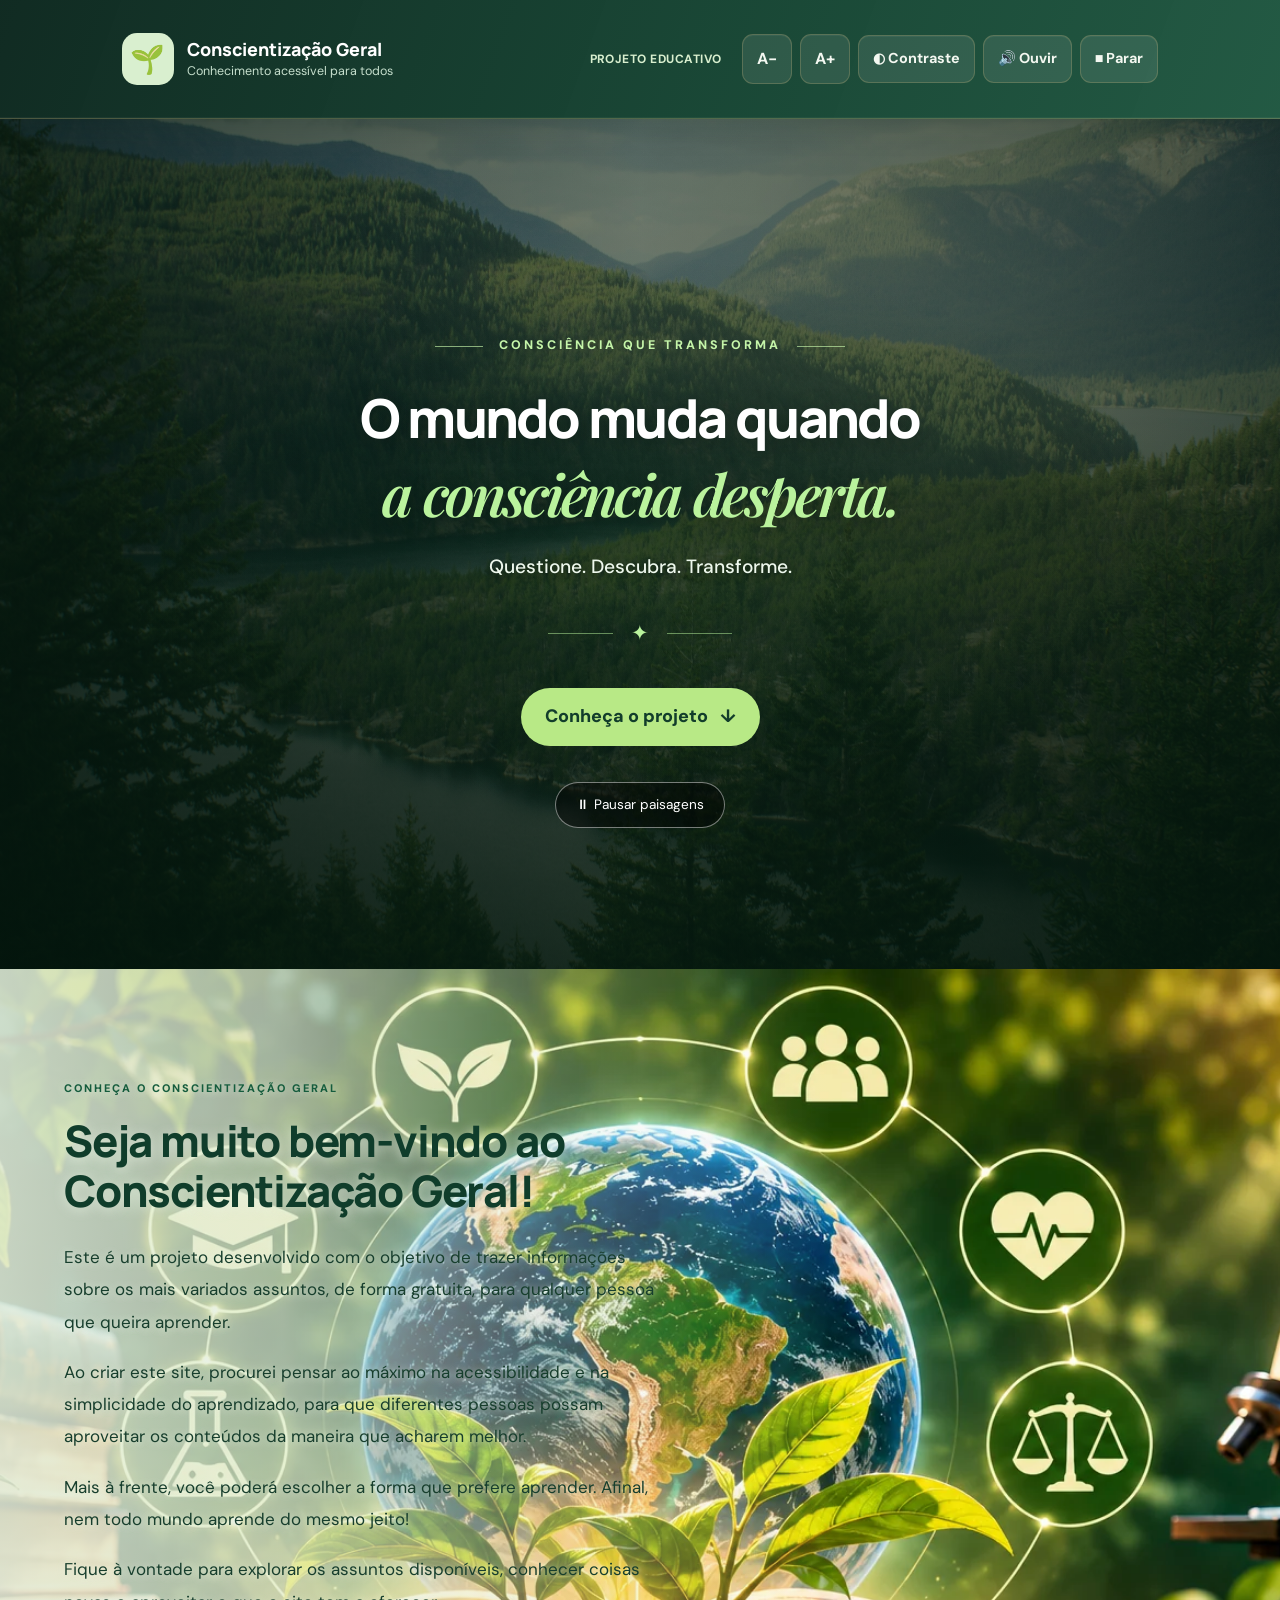
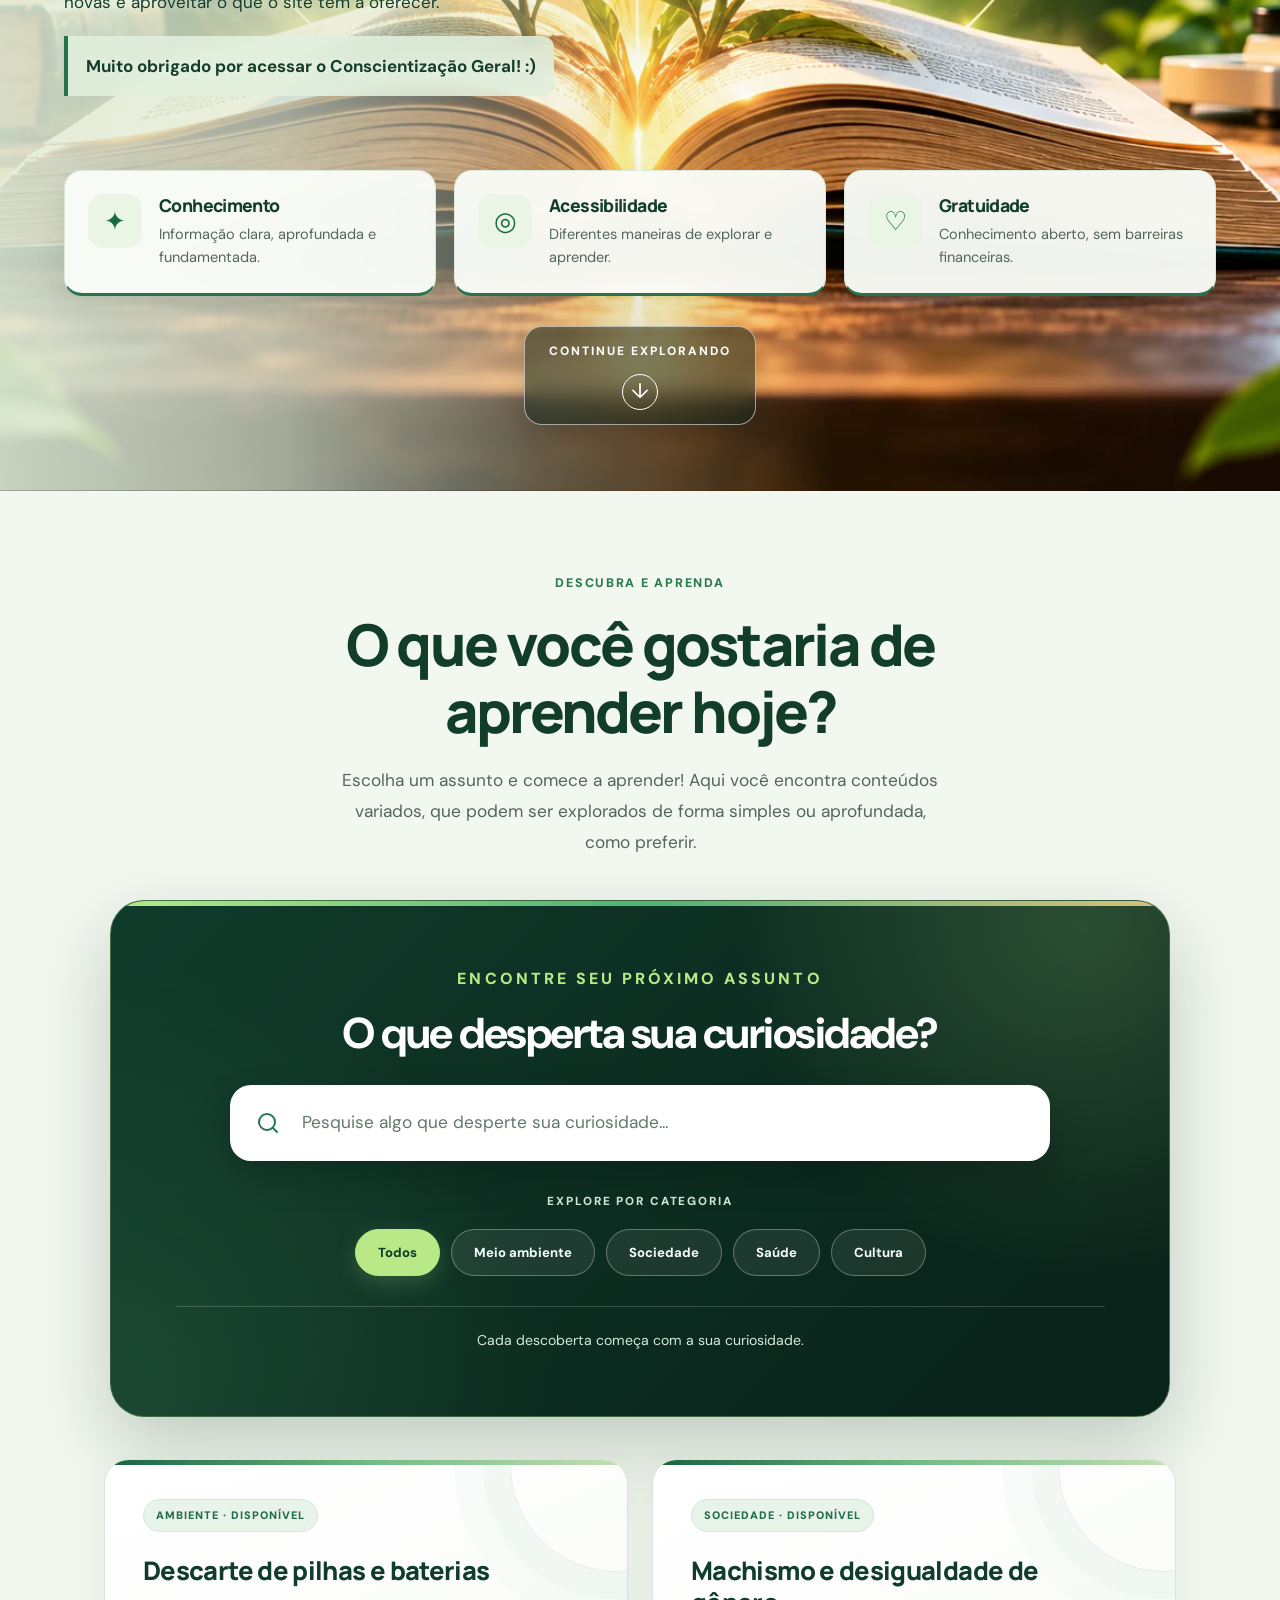
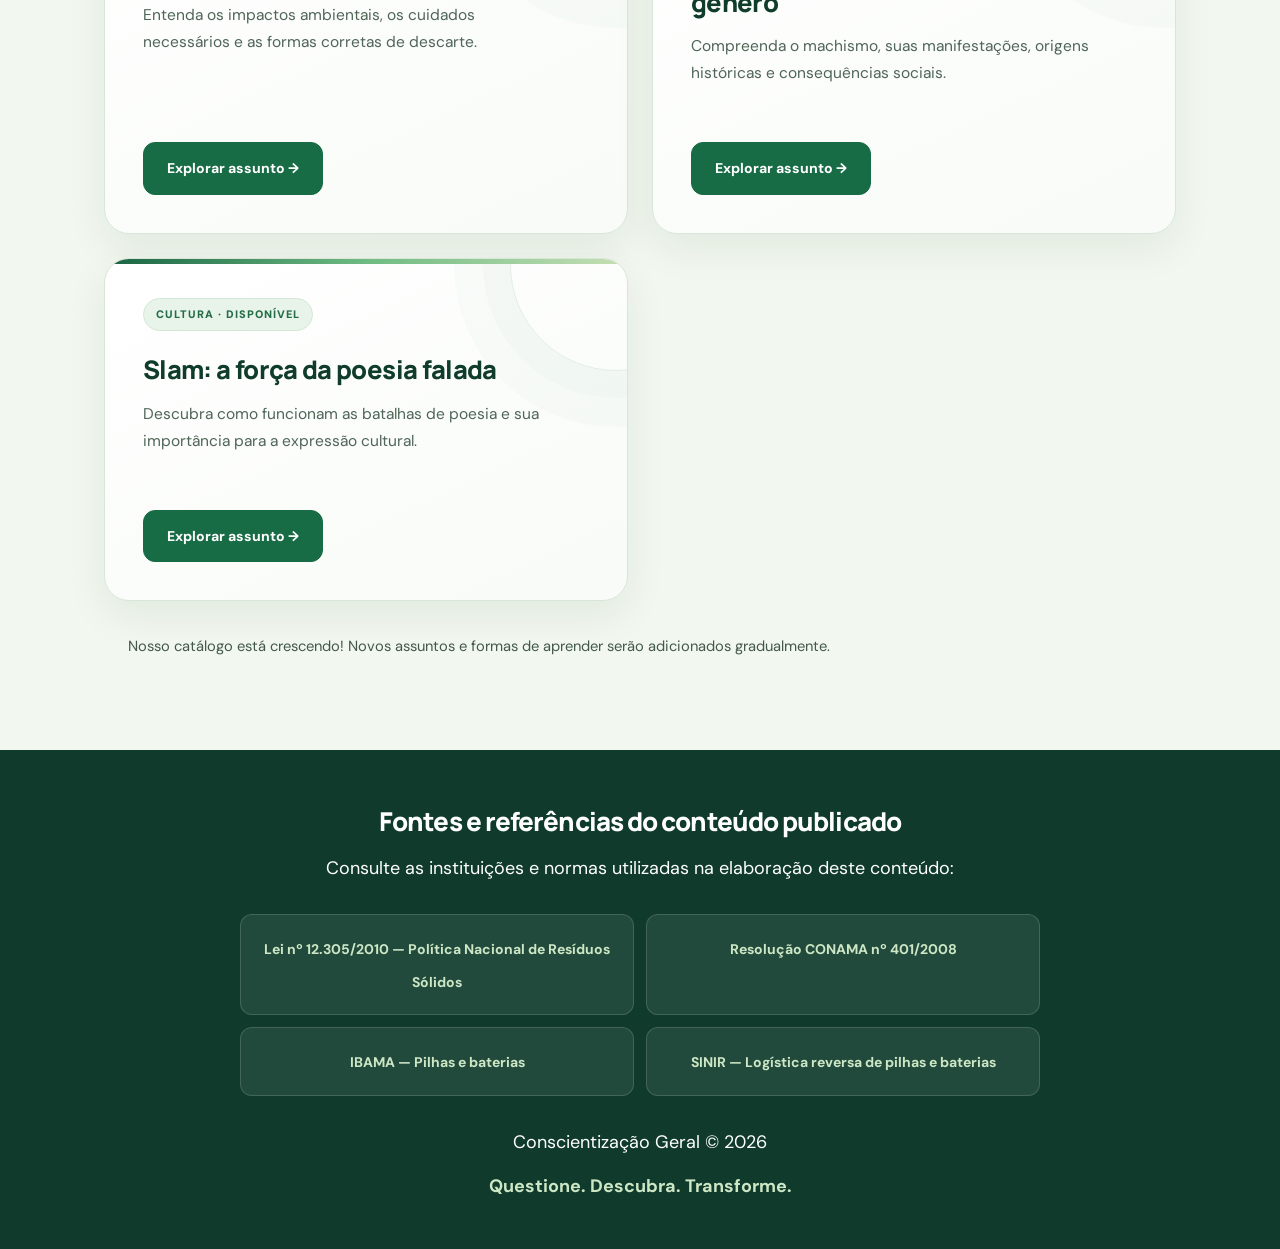
==== commit 29a1ad8d: "Atualizacao Conscientizacao Geral - Machismo e Slam" ====
--- a/index.html
+++ b/index.html
@@ -6,7 +6,7 @@
     <meta charset="UTF-8">
     <meta name="viewport" content="width=device-width, initial-scale=1.0">
     <meta name="theme-color" content="#123D2B">
-    <meta name="description" content="Conscientização Geral: conhecimento gratuito, acessível e confiável sobre meio ambiente, sociedade, saúde e assuntos que fazem diferença na vida das pessoas.">
+    <meta name="description" content="Conscientização Geral: conhecimento gratuito, acessível e confiável sobre meio ambiente, sociedade, cultura, saúde e assuntos que fazem diferença na vida das pessoas.">
     <title>Conscientização Geral | Conhecimento que transforma</title>
     <link rel="preconnect" href="https://fonts.googleapis.com">
     <link rel="preconnect" href="https://fonts.gstatic.com" crossorigin>
@@ -291,6 +291,13 @@
                     data-categoria="saude"
                     aria-pressed="false">
                 Saúde
+            </button>
+
+            <button type="button"
+                    class="filtro-assunto"
+                    data-categoria="cultura"
+                    aria-pressed="false">
+                Cultura
             </button>
 
         </div>
--- a/style.css
+++ b/style.css
@@ -7044,4 +7044,124 @@
     border-radius: 50%;
     background: transparent !important;
     color: #ffffff !important;
-}+}
+
+/* ==========================================================
+   CENTRAL DE EXPLORAÇÃO — VERSÃO 2
+   Redesign concentrado no catálogo. Sem alterar o HTML/JS.
+========================================================== */
+#inicio .explorar-ferramentas {
+    overflow: hidden;
+    max-width: 1060px;
+    padding: clamp(30px, 5vw, 64px);
+    background: radial-gradient(circle at 92% 5%, rgba(184,233,134,.19), transparent 32%),
+                radial-gradient(circle at 2% 95%, rgba(78,156,103,.2), transparent 37%),
+                linear-gradient(135deg, #103b2b, #0a241b 85%);
+    border: 1px solid rgba(184,233,134,.28);
+    border-radius: 34px;
+    box-shadow: 0 30px 75px rgba(12,48,31,.22);
+}
+#inicio .explorar-ferramentas::before {
+    top: 0; left: 0; right: 0;
+    height: 5px;
+    background: linear-gradient(90deg, #b8e986, #4db477, #d9c17c);
+}
+#inicio .explorar-ferramentas::after {
+    content: 'Cada descoberta começa com a sua curiosidade.';
+    display: block;
+    margin-top: 30px;
+    padding-top: 22px;
+    border-top: 1px solid rgba(255,255,255,.18);
+    color: #d6e9dc;
+    font-size: .88rem;
+    line-height: 1.6;
+    text-align: center;
+}
+#inicio .busca-rotulo {
+    max-width: 700px;
+    margin: 0 auto 26px;
+    color: #b8e986;
+    text-align: center;
+    font-size: clamp(.82rem, 1.5vw, 1rem);
+    letter-spacing: .19em;
+}
+#inicio .busca-rotulo::after {
+    content: 'O que desperta sua curiosidade?';
+    display: block;
+    margin: 15px 0 0;
+    color: #fff;
+    font-size: clamp(1.55rem, 3.4vw, 2.7rem);
+    line-height: 1.18;
+    letter-spacing: -.035em;
+    font-weight: 750;
+    text-transform: none;
+}
+#inicio .busca-campo {
+    max-width: 820px;
+    margin: 0 auto 30px;
+}
+#inicio .busca-assuntos {
+    min-height: 76px;
+    padding: 18px 24px 18px 70px;
+    border: 2px solid transparent;
+    border-radius: 21px;
+    background: #fff;
+    color: #173b2b;
+    box-shadow: 0 15px 36px rgba(0,0,0,.19);
+    font-size: clamp(.92rem, 1.5vw, 1.08rem);
+}
+#inicio .busca-assuntos:focus {
+    border-color: #b8e986;
+    outline: 3px solid rgba(184,233,134,.36);
+    outline-offset: 3px;
+}
+#inicio .busca-icone { left: 26px; color: #24754a; }
+#inicio .filtros-assuntos { gap: 11px; }
+#inicio .filtros-assuntos::before {
+    content: 'EXPLORE POR CATEGORIA';
+    display: block;
+    flex-basis: 100%;
+    margin-bottom: 7px;
+    color: #d5e8d9;
+    font-size: .73rem;
+    font-weight: 800;
+    letter-spacing: .16em;
+    text-align: center;
+}
+#inicio .filtros-assuntos .filtro-assunto {
+    background: rgba(255,255,255,.075);
+    color: #f4fff6;
+    border: 1px solid rgba(255,255,255,.3);
+    border-radius: 999px;
+    padding: 12px 22px;
+    min-height: 47px;
+    box-shadow: none;
+}
+#inicio .filtros-assuntos .filtro-assunto:hover {
+    background: rgba(184,233,134,.17);
+    color: #fff;
+    border-color: #b8e986;
+}
+#inicio .filtros-assuntos .filtro-assunto.ativo {
+    background: #b8e986;
+    color: #123d2b;
+    border-color: #b8e986;
+    box-shadow: 0 7px 22px rgba(184,233,134,.2);
+}
+#inicio .filtros-assuntos .filtro-assunto:focus-visible {
+    outline: 3px solid #fff;
+    outline-offset: 3px;
+}
+@media (max-width: 600px) {
+    #inicio .explorar-ferramentas { padding: 32px 18px; border-radius: 24px; }
+    #inicio .busca-rotulo { letter-spacing: .1em; }
+    #inicio .busca-rotulo::after { margin-top: 13px; }
+    #inicio .busca-assuntos { min-height: 66px; padding-left: 54px; }
+    #inicio .busca-icone { left: 17px; }
+    #inicio .filtros-assuntos { justify-content: center; }
+    #inicio .filtros-assuntos .filtro-assunto { padding: 10px 15px; }
+}
+body.alto-contraste #inicio .explorar-ferramentas::after,
+body.alto-contraste #inicio .filtros-assuntos::before,
+body.alto-contraste #inicio .busca-rotulo::after { color: #fff !important; }
+body.alto-contraste #inicio .explorar-ferramentas::after { border-color: #fff; }
